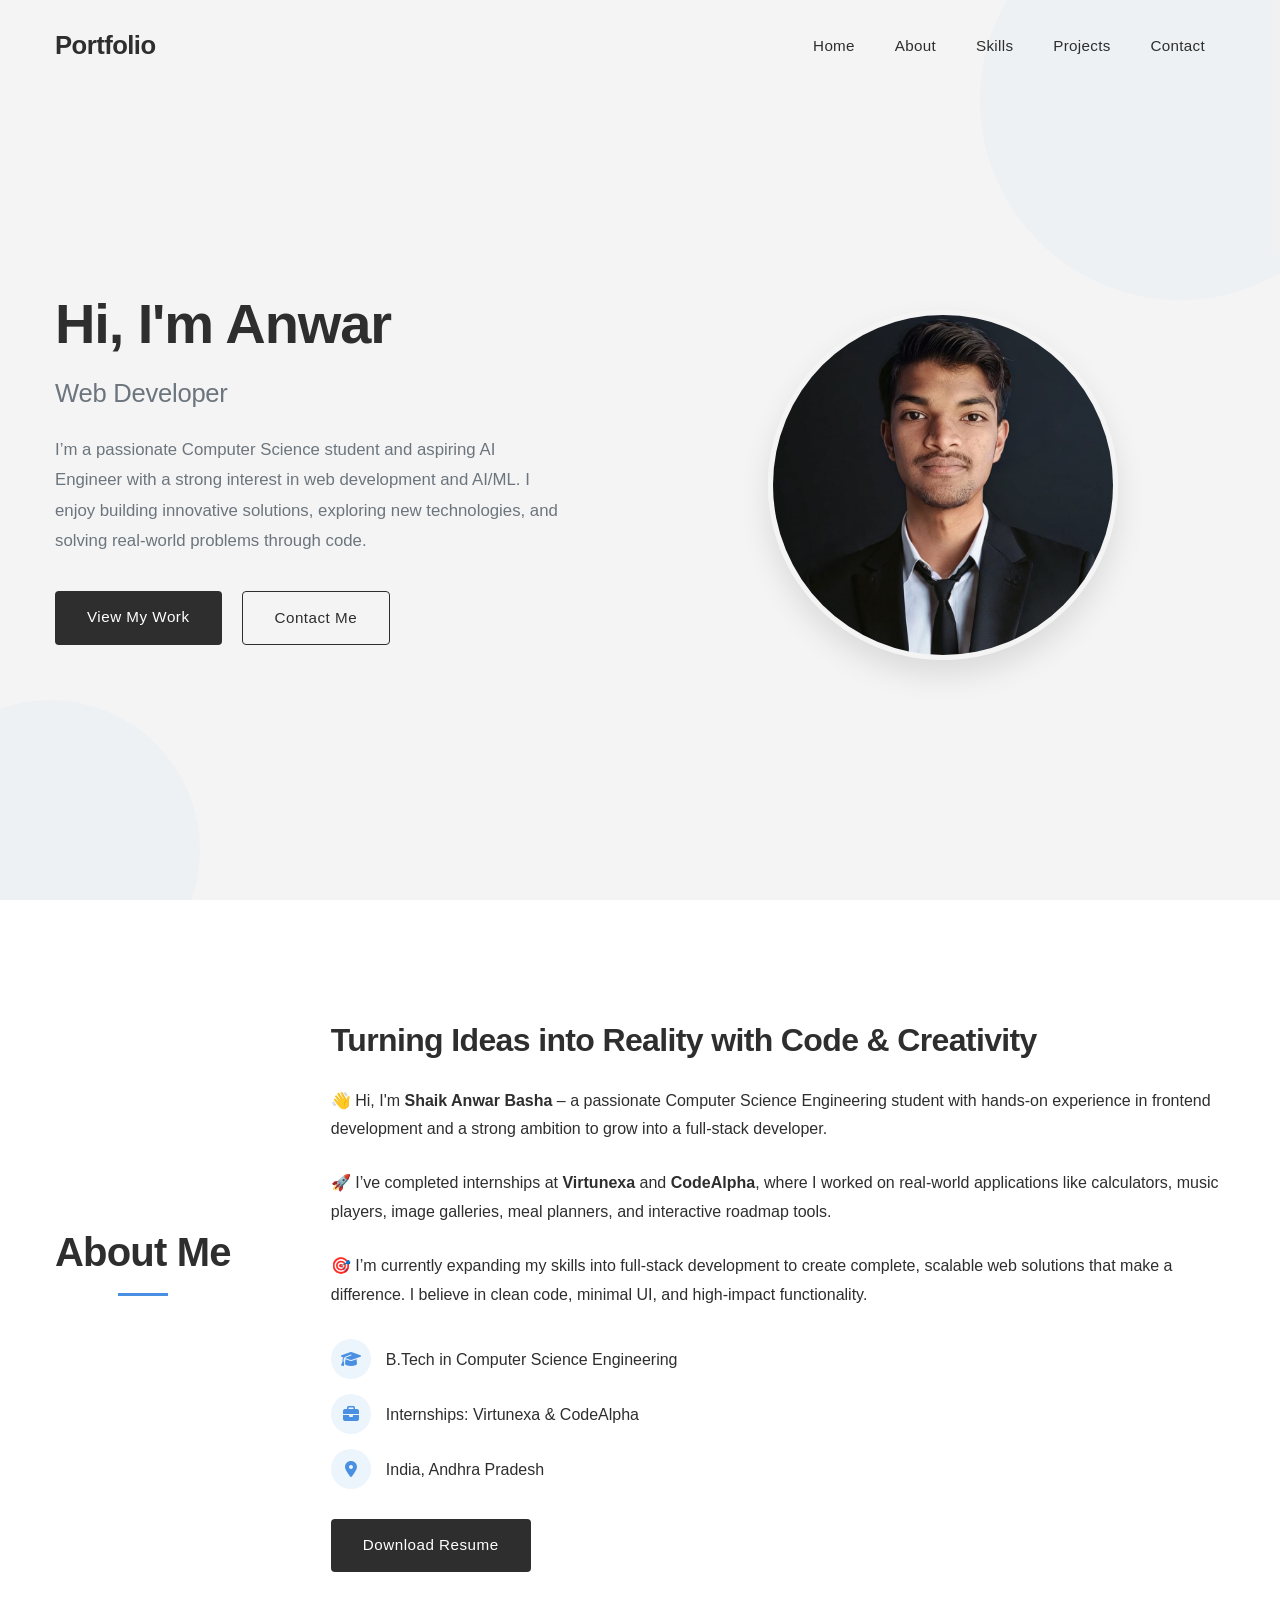
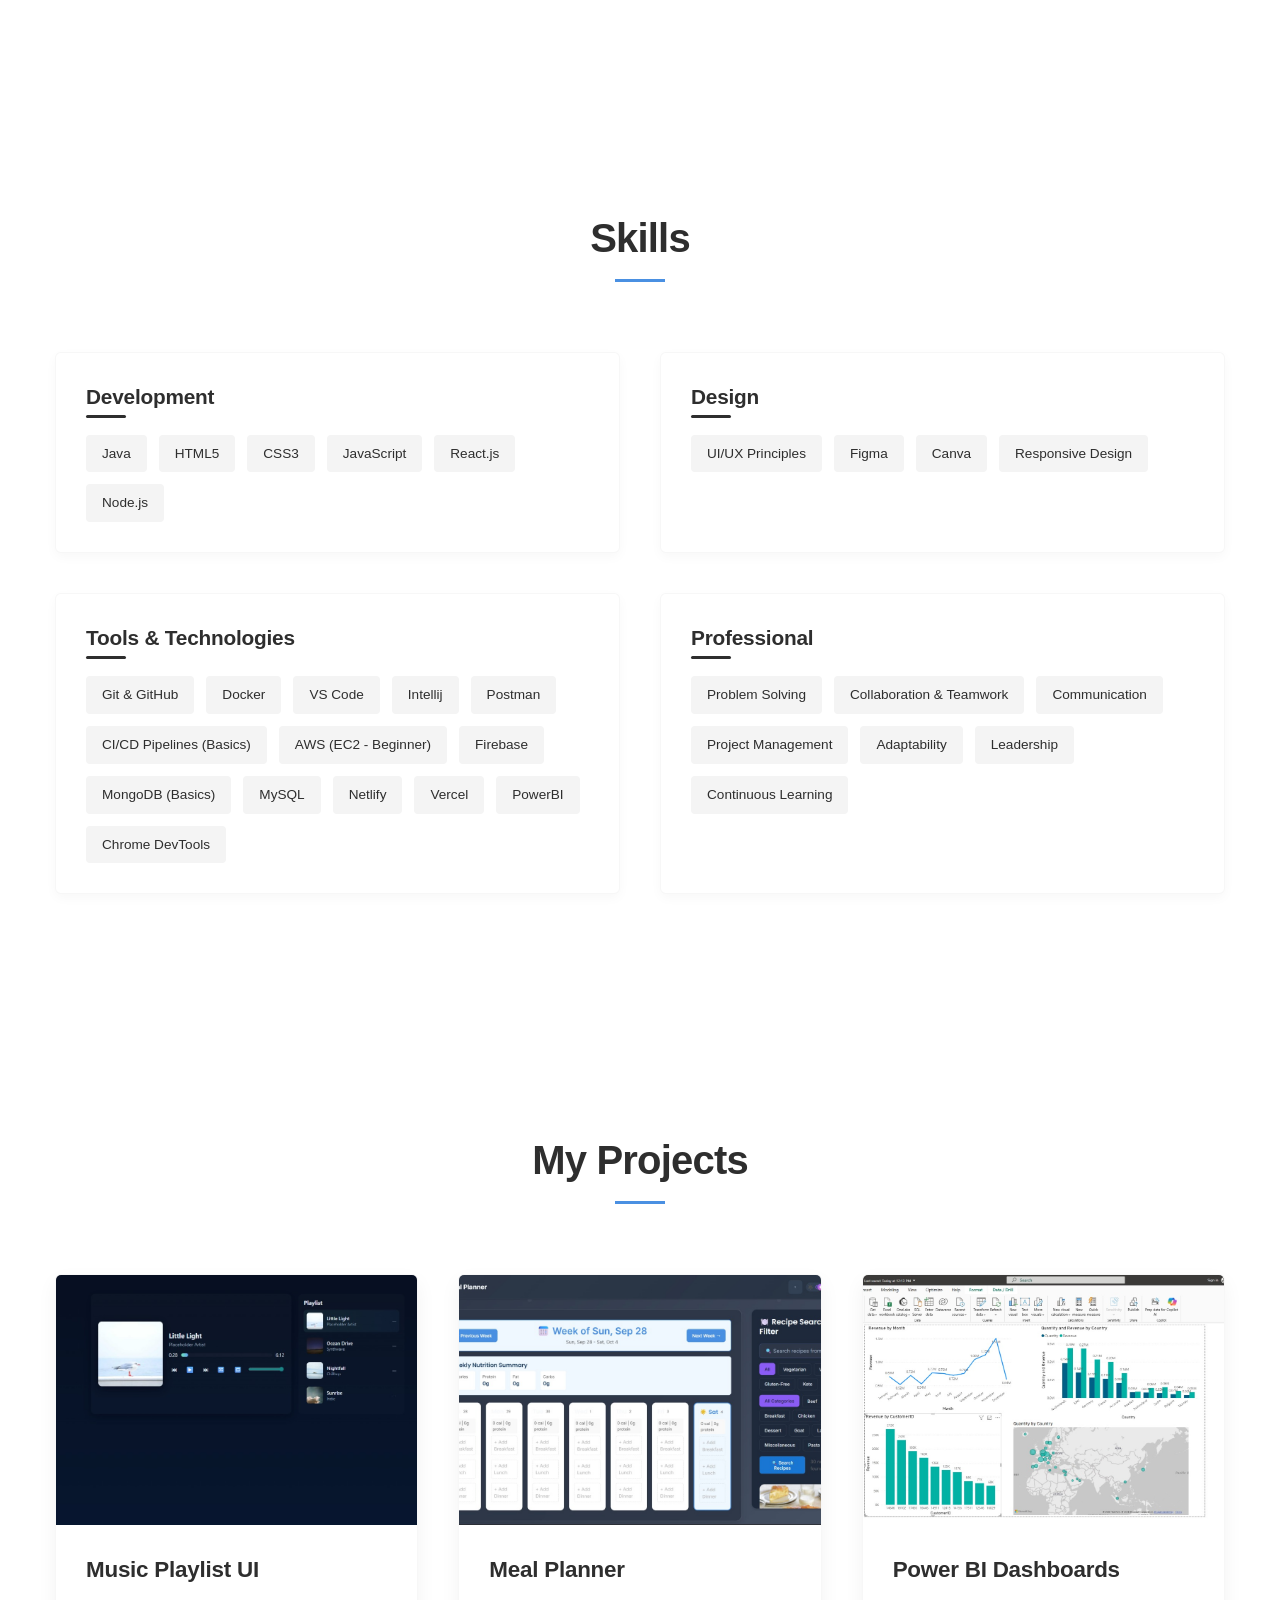
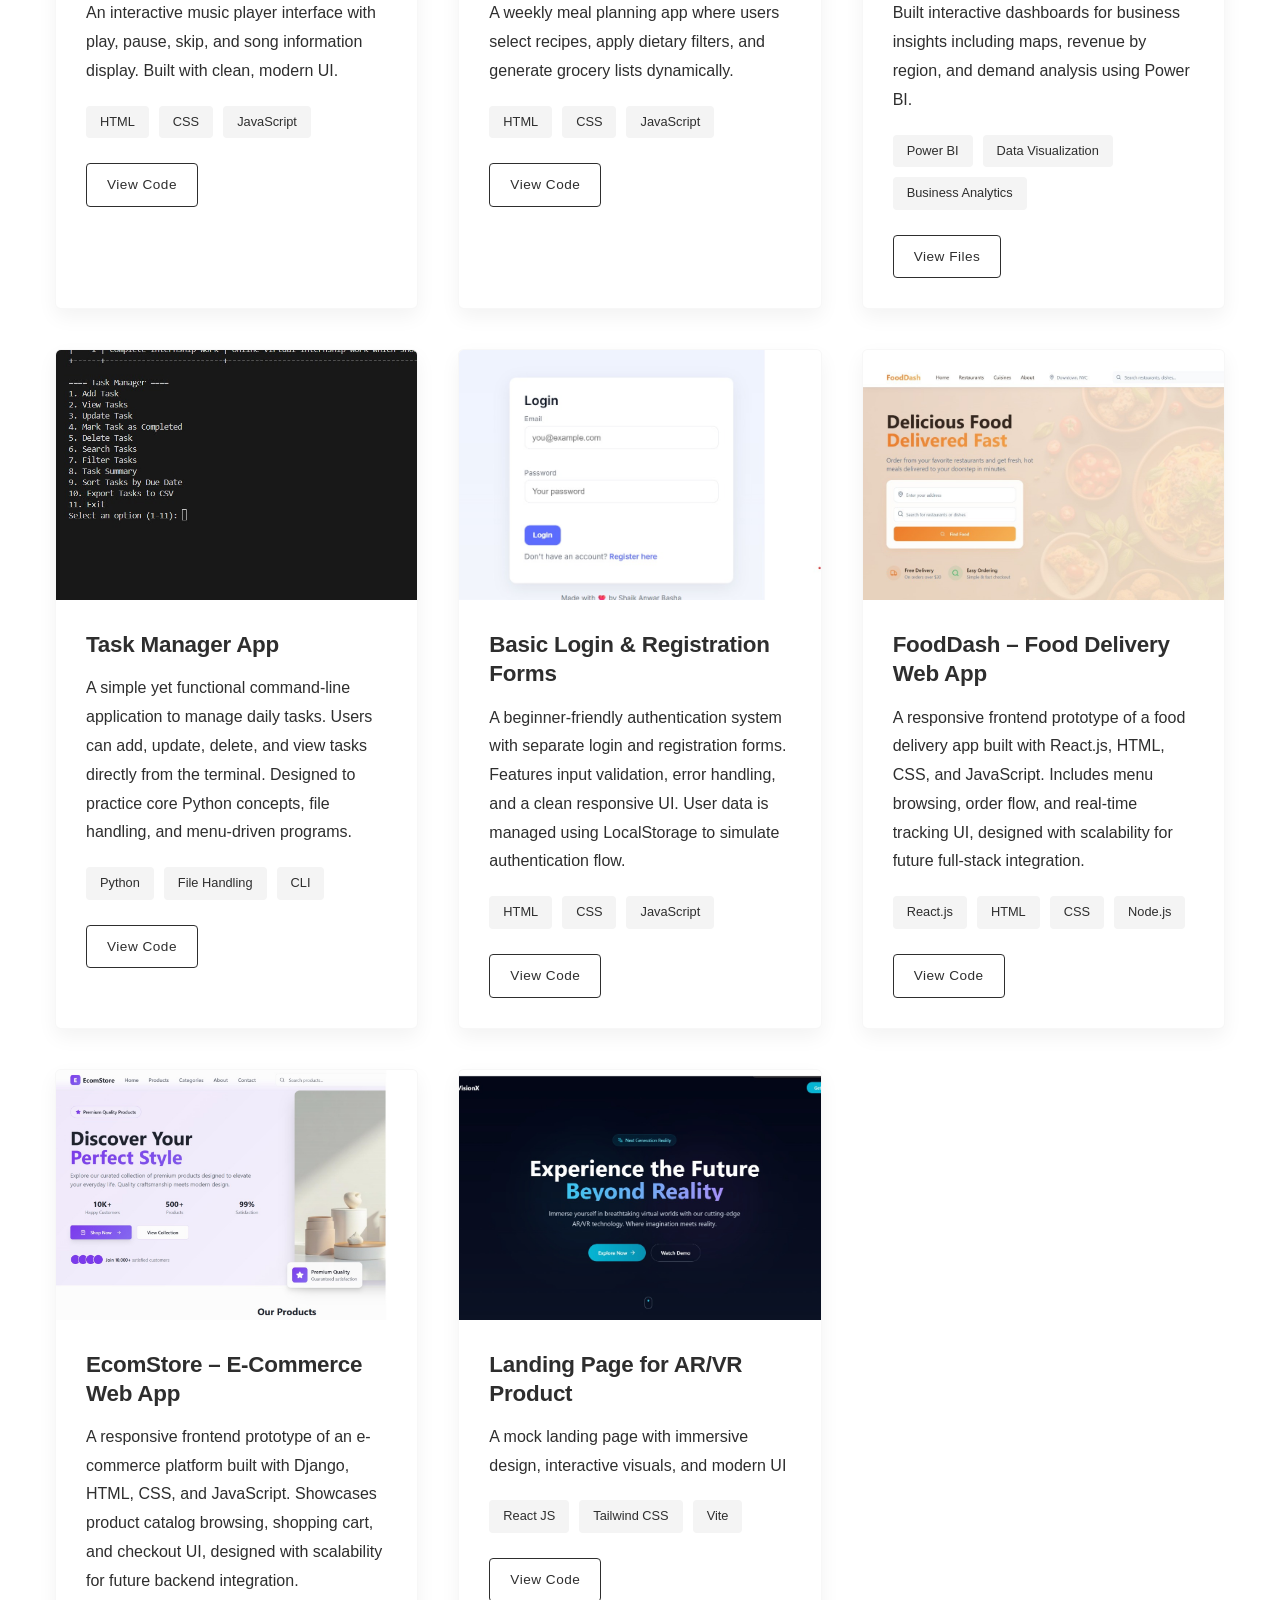
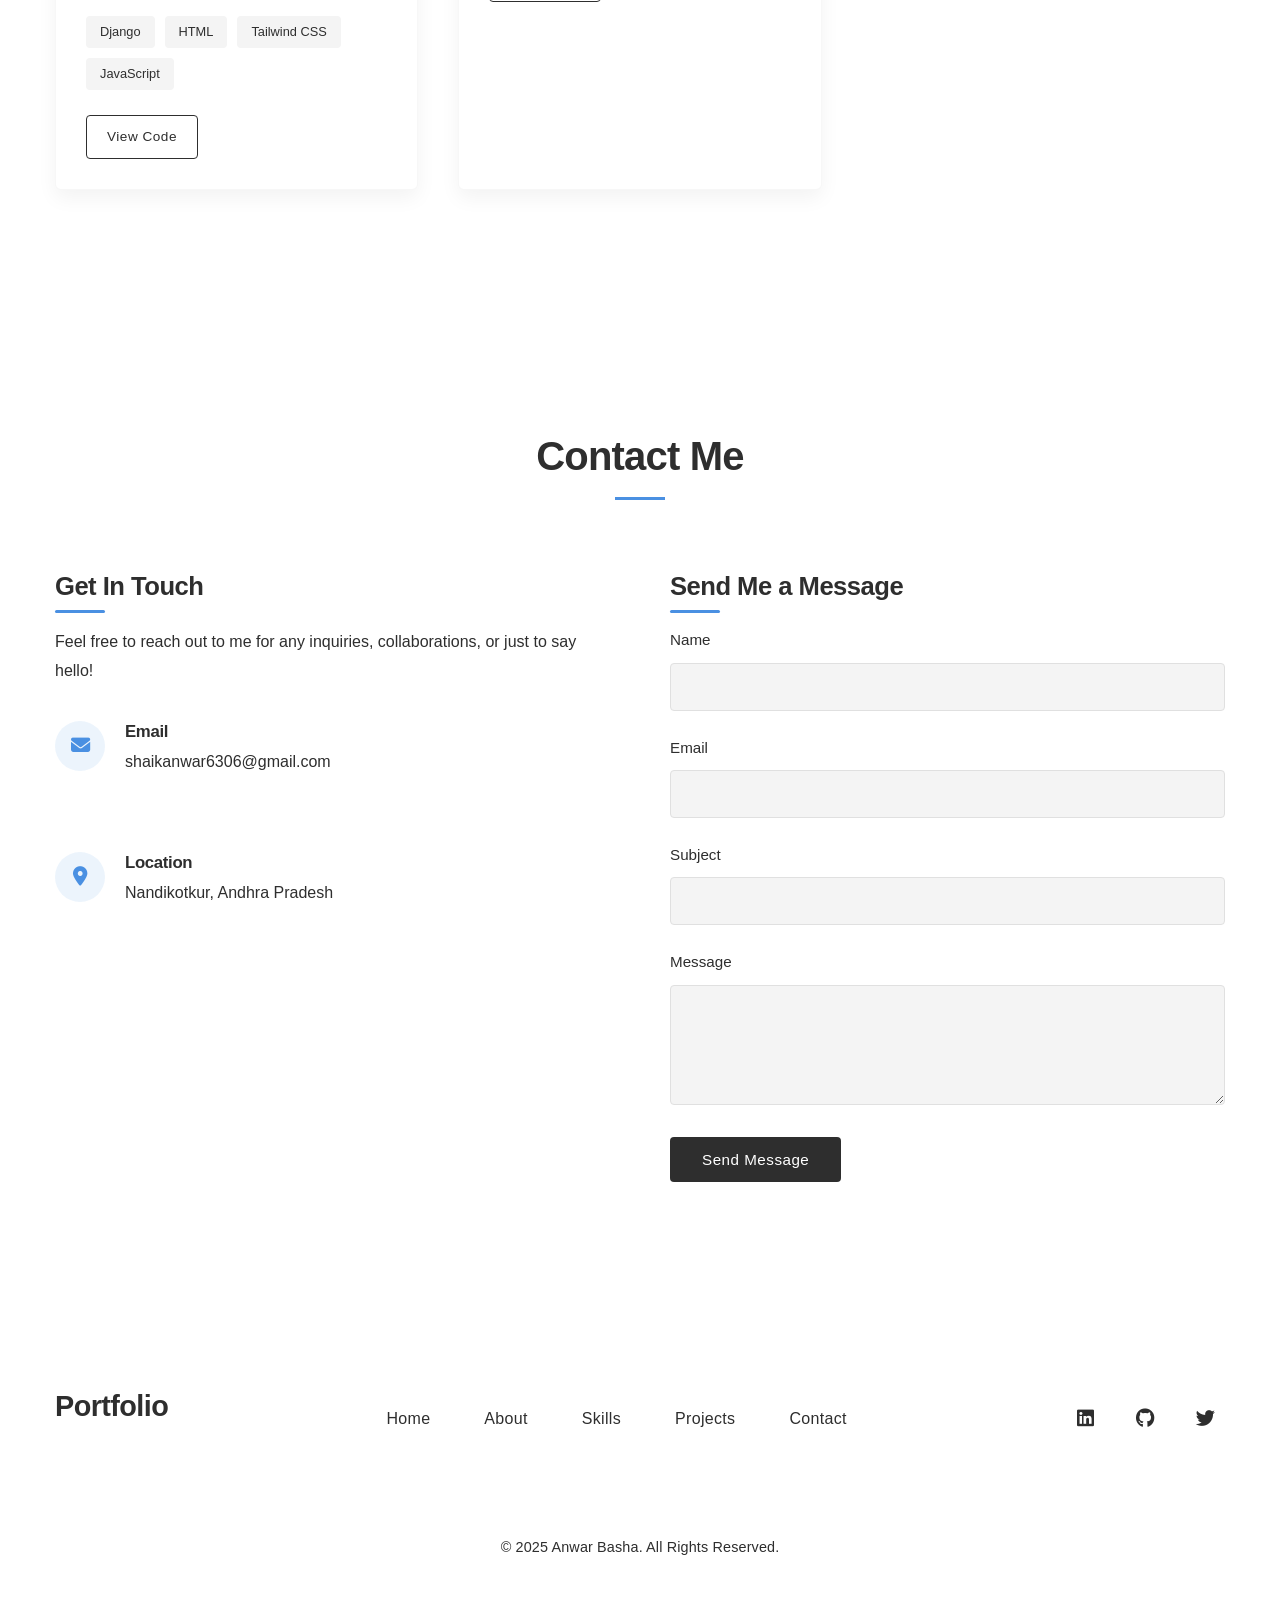
==== index.html @ 3bda1ebb "🚀 Finalized and polished personal portfolio — enhanced UI, responsive layout, integrated projects, a" ====
<!DOCTYPE html>
<html lang="en">
<head>
    <meta charset="UTF-8">
    <meta name="viewport" content="width=device-width, initial-scale=1.0">
    <title>Portfolio</title>
    <link rel="stylesheet" href="style.css">
    <link rel="stylesheet" href="https://cdnjs.cloudflare.com/ajax/libs/font-awesome/6.4.0/css/all.min.css">
    <link rel="icon" type="image/x-icon" href="https://via.placeholder.com/32">
</head>
<body>
    <!-- Navigation -->
    <nav id="navbar">
        <div class="container">
            <a href="#home" class="logo">Portfolio</a>
            <ul class="nav-links">
                <li><a href="#home">Home</a></li>
                <li><a href="#about">About</a></li>
                <li><a href="#skills">Skills</a></li>
                <li><a href="#projects">Projects</a></li>
                <li><a href="#contact">Contact</a></li>
            </ul>
            <div class="hamburger">
                <span class="bar"></span>
                <span class="bar"></span>
                <span class="bar"></span>
            </div>
        </div>
    </nav>

    <!-- Hero Section -->
    <section id="home" class="hero">
        <div class="container">
            <div class="hero-content">
                <h1>Hi, I'm <span class="highlight">Anwar</span></h1>
                <h2>Web Developer</h2>
                <p>I’m a passionate Computer Science student and aspiring AI Engineer with a strong interest in web development and AI/ML. I enjoy building innovative solutions, exploring new technologies, and solving real-world problems through code.
</p>
                <div class="hero-buttons">
                    <a href="#projects" class="btn primary-btn">View My Work</a>
                    <a href="#contact" class="btn secondary-btn">Contact Me</a>
                </div>
            </div>
            <div class="hero-image">
                <img src="assets/me.jpg" alt="Profile Photo">
            </div>
        </div>
    </section>

    <!-- About Section -->
    <section id="about" class="about section-padding">
        <div class="container">
            <div class="section-header">
                <h2>About Me</h2>
                <div class="underline"></div>
            </div>
            <div class="about-content">
                <div class="about-text">
                    <h3>Turning Ideas into Reality with Code & Creativity</h3>
                    <p>👋 Hi, I'm <strong>Shaik Anwar Basha</strong> – a passionate Computer Science Engineering student with hands-on experience in frontend development and a strong ambition to grow into a full-stack developer. </p>
                    <p> 🚀 I’ve completed internships at <strong>Virtunexa</strong> and <strong>CodeAlpha</strong>, where I worked on real-world applications like calculators, music players, image galleries, meal planners, and interactive roadmap tools.</p>
                    <p>🎯 I’m currently expanding my skills into full-stack development to create complete, scalable web solutions that make a difference. I believe in clean code, minimal UI, and high-impact functionality.</p>
                    <div class="about-details">
                        <div class="detail-item">
                            <i class="fas fa-graduation-cap"></i>
                            <span>B.Tech in Computer Science Engineering</span>
                        </div>
                        <div class="detail-item">
                            <i class="fas fa-briefcase"></i>
                            <span>Internships: Virtunexa & CodeAlpha</span>
                        </div>
                        <div class="detail-item">
                            <i class="fas fa-map-marker-alt"></i>
                            <span>India, Andhra Pradesh</span>
                        </div>
                    </div>
                    <a href="assets/Anwar_Resume (2).pdf" class="btn primary-btn" target="_blank">Download Resume</a>
                </div>
            </div>
        </div>
    </section>

    <!-- Skills Section -->
    <section id="skills" class="skills section-padding">
        <div class="container">
            <div class="section-header">
                <h2>Skills</h2>
                <div class="underline"></div>
            </div>
            <div class="skills-grid">
                <!-- Development -->
                <div class="skill-category">
                    <h3>Development</h3>
                    <div class="skill-tags">
                        <span>Java</span>
                        <span>HTML5</span>
                        <span>CSS3</span>
                        <span>JavaScript</span>
                        <span>React.js</span>
                        <span>Node.js</span>
                        
                    </div>
                </div>
                <!-- Design -->
                <div class="skill-category">
                    <h3>Design</h3>
                    <div class="skill-tags">
                        <span>UI/UX Principles</span>
                        <span>Figma</span>
                        <span>Canva</span>
                        <span>Responsive Design</span>
                    </div>
                </div>
                <!-- Tools & Technologies -->
                <div class="skill-category">
                    <h3>Tools & Technologies</h3>
                    <div class="skill-tags">
                    <span>Git & GitHub</span>
                    <span>Docker</span>
                    <span>VS Code</span>
                    <span>Intellij</span>
                    <span>Postman</span>
                    <span>CI/CD Pipelines (Basics)</span>
                    <span>AWS (EC2 - Beginner)</span>
                    <span>Firebase</span>
                    <span>MongoDB (Basics)</span>
                    <span>MySQL</span>
                    <span>Netlify</span>
                    <span>Vercel</span>
                    <span>PowerBI</span>
                    <span>Chrome DevTools</span>
                    </div>
                </div>
                <!-- Professional Skills -->
                <div class="skill-category">
                    <h3>Professional</h3>
                    <div class="skill-tags">
                    <span>Problem Solving</span>
                    <span>Collaboration & Teamwork</span>
                    <span>Communication</span>
                    <span>Project Management</span>
                    <span>Adaptability</span>
                    <span>Leadership</span>
                    <span>Continuous Learning</span>
                    </div>
                </div>
            </div>
        </div>
    </section>

    <!-- Projects Section -->
    <section id="projects" class="projects section-padding">
        <div class="container">
            <div class="section-header">
                <h2>My Projects</h2>
                <div class="underline"></div>
            </div>
            <div class="projects-grid">
                <!-- Project 1 -->
                <div class="project-card" >
                    <div class="project-img">
                        <img src="assets/MUSIC.jpg" alt="Music_Player_UI">
                    </div>
                    <div class="project-info">
                        <h3>Music Playlist UI</h3>
                        <p>An interactive music player interface with play, pause, skip, and song information display. Built with clean, modern UI.</p>
                        <div class="project-tags">
                            <span>HTML</span>
                            <span>CSS</span>
                            <span>JavaScript</span>
                        </div>
                        <div class="project-links">
                            <!-- <a href="${Project 1 Live URL}" target="_blank" class="btn small-btn">View Live</a> -->
                            <a href="https://github.com/Anwar102006/Music_Player_UI" target="_blank" class="btn small-btn secondary-btn">View Code</a>
                        </div>
                    </div>
                </div>
                <!-- Project 2 -->
                <div class="project-card">
                    <div class="project-img">
                        <img src="assets/Meal_Planner.jpg" alt="Meal_Planner">
                    </div>
                    <div class="project-info">
                        <H3>Meal Planner</h3>
                        <p>A weekly meal planning app where users select recipes, apply dietary filters, and generate grocery lists dynamically.</p>
                        <div class="project-tags">
                            <span>HTML</span>
                            <span>CSS</span>
                            <span>JavaScript</span>
                        </div>
                        <div class="project-links">
                            <!-- <a href="${Project 2 Live URL}" target="_blank" class="btn small-btn">View Live</a> -->
                            <a href="https://github.com/Anwar102006/Meal_Planner" target="_blank" class="btn small-btn secondary-btn">View Code</a>
                        </div>
                    </div>
                </div>
                <!--project 4-->
                 <div class="project-card">
                    <div class="project-img">
                        <img src="assets/POWERBI.jpg" alt="PowerBI_Dashboards">
                    </div>
                    <div class="project-info">
                        <h3>Power BI Dashboards</h3>
                        <p>Built interactive dashboards for business insights including maps, revenue by region, and demand analysis using Power BI.</p>
                        <div class="project-tags">
                        <span>Power BI</span>
                        <span>Data Visualization</span>
                        <span>Business Analytics    </span>
                        </div>
                        <div class="project-links">
                            <!-- <a href="${Project 3 Live URL}" target="_blank" class="btn small-btn">View Live</a> -->
                            <a href="https://github.com/Anwar102006/PowerBI_Dashboards" target="_blank" class="btn small-btn secondary-btn">View Files</a>
                        </div>
                    </div>
                </div>
                <!-- project 5 -->
                 <div class="project-card">
                    <div class="project-img">
                        <img src="assets/CLI_TASK_MANAGER.jpg" alt="CLI_BASED_TASK_MANAGER">
                    </div>
                    <div class="project-info">
                        <h3>Task Manager App</h3>
                        <p>A simple yet functional command-line application to manage daily tasks. Users can add, update, delete, and view tasks directly from the terminal. Designed to practice core Python concepts, file handling, and menu-driven programs.</p>
                        <div class="project-tags">
                        <span>Python</span>
                        <span>File Handling</span>
                        <span>CLI</span>
                        </div>
                        <div class="project-links">
                            <!-- <a href="${Project 5 Live URL}" target="_blank" class="btn small-btn">View Live</a> -->
                            <a href="https://github.com/Anwar102006/CLI_BASED_TASK_MANAGER" target="_blank" class="btn small-btn secondary-btn">View Code</a>
                        </div>
                    </div>
                </div>
                <!-- Project 6 -->
                 <div class="project-card">
                    <div class="project-img">
                        <img src="assets/LOGIN_REGISTRATION_FORM.jpg" alt="LOGIN_REGISTRATION_FORM">
                    </div>
                    <div class="project-info">
                        <h3>Basic Login & Registration Forms</h3>
                        <p>A beginner-friendly authentication system with separate login and registration forms. Features input validation, error handling, and a clean responsive UI. User data is managed using LocalStorage to simulate authentication flow.</p>
                        <div class="project-tags">
                        <span>HTML</span>
                        <span>CSS</span>
                        <span>JavaScript</span>
                        </div>
                        <div class="project-links">
                            <!-- <a href="${Project 6 Live URL}" target="_blank" class="btn small-btn">View Live</a> -->
                            <a href="https://github.com/Anwar102006/Login_Register_Form" target="_blank" class="btn small-btn secondary-btn">View Code</a>
                        </div>
                    </div>
                </div>
                <!-- project 7 -->
                <div class="project-card">
                    <div class="project-img">
                        <img src="assets/FoodDash.jpg" alt="Food_Dash">
                    </div>
                    <div class="project-info">
                        <h3>FoodDash – Food Delivery Web App</h3>
                        <p>A responsive frontend prototype of a food delivery app built with React.js, HTML, CSS, and JavaScript. Includes menu browsing, order flow, and real-time tracking UI, designed with scalability for future full-stack integration.</p>
                        <div class="project-tags">
                        <span>React.js</span>
                        <span>HTML</span>
                        <span>CSS</span>
                        <span>Node.js</span>
                        </div>
                        <div class="project-links">
                            <!-- <a href="${Project 7 Live URL}" target="_blank" class="btn small-btn">View Live</a> -->
                            <a href="https://github.com/Anwar102006/Food_Dash" target="_blank" class="btn small-btn secondary-btn">View Code</a>
                        </div>
                    </div>
                </div>
                <!-- project 10 -->
                  <div class="project-card">
                    <div class="project-img">
                        <img src="assets/EcomStore.jpg" alt="EcomStore">
                    </div>
                    <div class="project-info">
                        <h3>EcomStore – E-Commerce Web App</h3>
                        <p>A responsive frontend prototype of an e-commerce platform built with Django, HTML, CSS, and JavaScript. Showcases product catalog browsing, shopping cart, and checkout UI, designed with scalability for future backend integration.</p>
                        <div class="project-tags">
                        <span>Django</span>
                        <span>HTML</span>
                        <span>Tailwind CSS</span>
                        <span>JavaScript </span>
                        </div>
                        <div class="project-links">
                            <!-- <a href="${Project 9 Live URL}" target="_blank" class="btn small-btn">View Live</a> -->
                            <a href="https://github.com/Anwar102006/EcomStore" target="_blank" class="btn small-btn secondary-btn">View Code</a>
                        </div>
                    </div>
                </div>
                <!-- project 9 -->
                <div class="project-card">
                    <div class="project-img">
                        <img src="assets/AR_VR_LANDING_PAGE.jpg" alt="AR_VR_LANDING_PAGE">
                    </div>
                    <div class="project-info">
                        <h3>Landing Page for AR/VR Product</h3>
                        <p>A mock landing page with immersive design, interactive visuals, and modern UI</p>
                        <div class="project-tags">
                            <span>React JS</span>
                            <span>Tailwind CSS</span>
                            <span>Vite</span>
                        </div>
                        <div class="project-links">
                            <!-- <a href="${Project 10 Live URL}" target="_blank" class="btn small-btn">View Live</a> -->
                            <a href="https://github.com/Anwar102006/AR_VR_LANDING_PAGE" target="_blank" class="btn small-btn secondary-btn">View Code</a>
                        </div>
                    </div>
                </div>
            </div>
        </div>
    </section>

    <!-- Contact Section -->
    <section id="contact" class="contact section-padding">
        <div class="container">
            <div class="section-header">
                <h2>Contact Me</h2>
                <div class="underline"></div>
            </div>
            <div class="contact-content">
                <div class="contact-info">
                    <h3>Get In Touch</h3>
                    <p>Feel free to reach out to me for any inquiries, collaborations, or just to say hello!</p>
                    <div class="contact-details">
                        <div class="contact-item">
                            <i class="fas fa-envelope"></i>
                            <div>
                                <h4>Email</h4>
                                <p>shaikanwar6306@gmail.com</p>
                            </div>
                        </div>
                        <div class="contact-item">
                            <!-- <i class="fas fa-phone"></i> -->
                            <div>
                                <!-- <h4>Phone</h4>
                                <p>${Your Phone Number}</p> -->
                            </div>
                        </div>
                        <div class="contact-item">
                            <i class="fas fa-map-marker-alt"></i>
                            <div>
                                <h4>Location</h4>
                                <p>Nandikotkur, Andhra Pradesh</p>
                            </div>
                        </div>
                    </div>
                </div>
                <div class="contact-form">
                    <h3>Send Me a Message</h3>
                    <form action="https://formspree.io/f/mnndrnvp" method="POST" id="contact-form">
                        <div class="form-group">
                            <label for="name">Name</label>
                            <input type="text" id="name" name="name" required>
                        </div>
                        <div class="form-group">
                            <label for="email">Email</label>
                            <input type="email" id="email" name="email" required>
                        </div>
                        <div class="form-group">
                            <label for="subject">Subject</label>
                            <input type="text" id="subject" name="subject" required>
                        </div>
                        <div class="form-group">
                            <label for="message">Message</label>
                            <textarea id="message" name="message" rows="5" required></textarea>
                        </div>
                        <button type="submit" class="btn primary-btn">Send Message</button>
                    </form>
                </div>
            </div>
        </div>
    </section>

    <!-- Footer -->
    <footer>
        <div class="container">
            <div class="footer-content">
                <a href="#home" class="footer-logo">Portfolio</a>
                
                <div class="footer-links">
                    <a href="#home">Home</a>
                    <a href="#about">About</a>
                    <a href="#skills">Skills</a>
                    <a href="#projects">Projects</a>
                    <a href="#contact">Contact</a>
                </div>
                
                <div class="footer-social">
                    <a href="http://www.linkedin.com/in/anwarbashashaik" target="_blank" aria-label="LinkedIn"><i class="fab fa-linkedin"></i></a>
                    <a href="https://github.com/Anwar102006" target="_blank" aria-label="GitHub"><i class="fab fa-github"></i></a>
                    <a href="https://x.com/shaikanwar6306" target="_blank" aria-label="Twitter"><i class="fab fa-twitter"></i></a>
                   
                </div>
            </div>
            
            <div class="footer-bottom">
                <p>&copy; 2025 Anwar Basha. All Rights Reserved.</p>
            </div>
        </div>
    </footer>

    <script src="script.js"></script>
</body>
</html>
---- style.css ----
/* ===== GLOBAL STYLES ===== */
:root {
    /* Main Colors - Minimalist Modern Theme */
    --primary-color: #2E2E2E; /* Charcoal */
    --secondary-color: #FFFFFF; /* White */
    --accent-color: #4A90E2; /* Muted Blue */
    --background-color: #F4F4F4; /* Light Gray */
    --dark-background: #FFFFFF; /* White */
    --text-color: #2E2E2E; /* Charcoal */
    --light-text: #6c757d;
    --border-color: #E0E0E0;
    
    /* Typography */
    --heading-font: 'Poppins', sans-serif;
    --body-font: 'Inter', sans-serif;
    
    /* Spacing */
    --section-padding: 100px 0;
    --container-padding: 0 15px;
}

/* Import Google Fonts */
@import url('https://fonts.googleapis.com/css2?family=Inter:wght@300;400;500;600;700&family=Poppins:wght@400;500;600;700;800&display=swap');

/* Reset & Base Styles */
* {
    margin: 0;
    padding: 0;
    box-sizing: border-box;
}

html {
    scroll-behavior: smooth;
}

body {
    font-family: var(--body-font);
    color: var(--text-color);
    line-height: 1.6;
    overflow-x: hidden;
    background-color: var(--background-color);
}

a {
    text-decoration: none;
    color: var(--primary-color);
    transition: all 0.3s ease;
}

ul {
    list-style: none;
}

img {
    max-width: 100%;
    height: auto;
    display: block;
}

.container {
    max-width: 1200px;
    margin: 0 auto;
    padding: var(--container-padding);
    width: 100%;
}

.section-padding {
    padding: var(--section-padding);
}

/* Typography - Modern & Minimalist */
h1, h2, h3, h4, h5, h6 {
    font-family: var(--heading-font);
    font-weight: 600;
    line-height: 1.3;
    margin-bottom: 20px;
    letter-spacing: -0.02em;
}

h1 {
    font-size: 3.5rem;
}

h2 {
    font-size: 2.5rem;
}

h3 {
    font-size: 1.75rem;
}

p {
    margin-bottom: 20px;
    font-weight: 400;
    line-height: 1.8;
}

/* Buttons - Minimalist Modern */
.btn {
    display: inline-block;
    padding: 14px 32px;
    border-radius: 4px;
    font-weight: 500;
    text-align: center;
    cursor: pointer;
    transition: all 0.3s ease;
    border: none;
    font-size: 0.95rem;
    letter-spacing: 0.5px;
}

.primary-btn {
    background-color: var(--primary-color);
    color: var(--secondary-color);
}

.primary-btn:hover {
    background-color: #222222;
    transform: translateY(-2px);
    box-shadow: 0 6px 12px rgba(0, 0, 0, 0.1);
}

.secondary-btn {
    background-color: transparent;
    color: var(--primary-color);
    border: 1px solid var(--primary-color);
}

.secondary-btn:hover {
    background-color: var(--primary-color);
    color: var(--secondary-color);
    transform: translateY(-2px);
    box-shadow: 0 6px 12px rgba(0, 0, 0, 0.1);
}

.small-btn {
    padding: 10px 20px;
    font-size: 0.85rem;
}

/* Section Headers - Minimalist */
.section-header {
    text-align: center;
    margin-bottom: 70px;
}

.section-header h2 {
    position: relative;
    display: inline-block;
    margin-bottom: 15px;
    font-weight: 600;
    letter-spacing: -0.02em;
}

.underline {
    height: 3px;
    width: 50px;
    background-color: var(--accent-color);
    margin: 0 auto;
    border-radius: 0;
}

/* Highlight Text */
.highlight {
    color: var(--primary-color);
}

/* ===== NAVIGATION ===== */
#navbar {
    position: fixed;
    top: 0;
    left: 0;
    width: 100%;
    z-index: 1000;
    background-color: transparent;
    padding: 25px 0;
    transition: all 0.4s ease;
}

#navbar.scrolled {
    background-color: var(--secondary-color);
    box-shadow: 0 2px 10px rgba(0, 0, 0, 0.05);
    padding: 18px 0;
}

#navbar .container {
    display: flex;
    justify-content: space-between;
    align-items: center;
}

.logo {
    font-family: var(--heading-font);
    font-size: 1.6rem;
    font-weight: 600;
    color: var(--primary-color);
    letter-spacing: -0.02em;
}

.nav-links {
    display: flex;
    align-items: center;
}

.nav-links li {
    margin: 0 20px;
}

.nav-links a {
    color: var(--text-color);
    font-weight: 500;
    position: relative;
    padding: 5px 0;
    font-size: 0.95rem;
    letter-spacing: 0.3px;
}

.nav-links a:hover {
    color: var(--accent-color);
}

.nav-links a::after {
    content: '';
    position: absolute;
    bottom: -2px;
    left: 0;
    width: 0;
    height: 1px;
    background-color: var(--accent-color);
    transition: width 0.3s ease;
}

.nav-links a:hover::after {
    width: 100%;
}

.hamburger {
    display: none;
    cursor: pointer;
}

.bar {
    display: block;
    width: 25px;
    height: 3px;
    margin: 5px auto;
    transition: all 0.3s ease;
    background-color: var(--text-color);
}

/* ===== HERO SECTION ===== */
.hero {
    height: 100vh;
    display: flex;
    align-items: center;
    padding-top: 70px;
    background-color: var(--background-color);
    position: relative;
    overflow: hidden;
}

.hero::before {
    content: '';
    position: absolute;
    top: -100px;
    right: -100px;
    width: 400px;
    height: 400px;
    border-radius: 50%;
    background-color: rgba(74, 144, 226, 0.03);
    z-index: 0;
}

.hero::after {
    content: '';
    position: absolute;
    bottom: -100px;
    left: -100px;
    width: 300px;
    height: 300px;
    border-radius: 50%;
    background-color: rgba(74, 144, 226, 0.03);
    z-index: 0;
}

.hero .container {
    display: flex;
    align-items: center;
    justify-content: space-between;
    position: relative;
    z-index: 1;
}

.hero-content {
    flex: 1;
    padding-right: 40px;
}

.hero-content h1 {
    margin-bottom: 20px;
    font-size: 3.5rem;
    line-height: 1.2;
}

.hero-content h2 {
    color: var(--light-text);
    font-size: 1.6rem;
    font-weight: 500;
    margin-bottom: 25px;
    letter-spacing: -0.01em;
}

.hero-content p {
    font-size: 1.05rem;
    margin-bottom: 35px;
    color: var(--light-text);
    max-width: 90%;
    line-height: 1.8;
}

.hero-buttons {
    display: flex;
    gap: 20px;
    margin-bottom: 35px;
}

.hero-image {
    flex: 1;
    display: flex;
    justify-content: center;
    align-items: center;
}

.hero-image img {
    width: 350px;
    height: 350px;
    object-fit: cover;
    object-position: center;
    border-radius: 50%;
    box-shadow: 0 15px 30px rgba(0, 0, 0, 0.1);
    border: 5px solid var(--background-color);
    animation: float 6s ease-in-out infinite;
}

@keyframes float {
    0% {
        transform: translateY(0px);
    }
    50% {
        transform: translateY(-15px);
    }
    100% {
        transform: translateY(0px);
    }
}

.social-icons {
    display: flex;
    gap: 15px;
}

.social-icons a {
    display: flex;
    align-items: center;
    justify-content: center;
    width: 40px;
    height: 40px;
    border-radius: 50%;
    background-color: var(--dark-background);
    color: var(--primary-color);
    transition: all 0.3s ease;
}

.social-icons a:hover {
    background-color: var(--primary-color);
    color: white;
    transform: translateY(-5px);
}

/* ===== ABOUT SECTION ===== */
.about {
    padding: 120px 0;
    background-color: var(--dark-background);
}

.about .container {
    display: flex;
    align-items: center;
    justify-content: space-between;
    gap: 60px;
}

.about-image {
    flex: 1;
    text-align: center;
}

.about-image img {
    max-width: 85%;
    border-radius: 8px;
    box-shadow: 0 15px 30px rgba(0, 0, 0, 0.08);
}

.about-content {
    flex: 1;
    padding-left: 40px;
}

.about-content h3 {
    margin-bottom: 25px;
    font-size: 2rem;
    font-weight: 600;
    letter-spacing: -0.02em;
    color: var(--primary-color);
}

.about-content p {
    margin-bottom: 25px;
    line-height: 1.8;
}

.about-details {
    margin: 30px 0;
}

.detail-item {
    display: flex;
    align-items: center;
    margin-bottom: 15px;
}

.detail-item i {
    width: 40px;
    height: 40px;
    background-color: rgba(74, 144, 226, 0.1);
    color: var(--accent-color);
    border-radius: 50%;
    display: flex;
    align-items: center;
    justify-content: center;
    margin-right: 15px;
}

/* ===== SKILLS SECTION ===== */
.skills {
    padding: 120px 0;
    background-color: var(--dark-background);
}

.skills-content {
    display: flex;
    flex-wrap: wrap;
    gap: 40px;
}

.skills-grid {
    display: grid;
    grid-template-columns: repeat(2, 1fr);
    gap: 40px;
    width: 100%;
}

.skill-category {
    background-color: var(--secondary-color);
    border-radius: 6px;
    padding: 30px;
    box-shadow: 0 4px 12px rgba(0, 0, 0, 0.03);
    transition: transform 0.3s ease, box-shadow 0.3s ease;
    border: 1px solid rgba(0, 0, 0, 0.03);
}

.skill-category:hover {
    transform: translateY(-5px);
    box-shadow: 0 8px 20px rgba(0, 0, 0, 0.05);
}

.skill-category h3 {
    margin-bottom: 25px;
    position: relative;
    display: inline-block;
    color: var(--primary-color);
    font-size: 1.3rem;
    font-weight: 600;
    letter-spacing: -0.01em;
}

.skill-category h3::after {
    content: '';
    position: absolute;
    bottom: -8px;
    left: 0;
    width: 40px;
    height: 3px;
    background-color: var(--primary-color);
    border-radius: 2px;
}

.skill-tags {
    display: flex;
    flex-wrap: wrap;
    gap: 12px;
}

.skill-tags span {
    padding: 8px 16px;
    background-color: var(--background-color);
    color: var(--primary-color);
    border-radius: 4px;
    font-size: 0.85rem;
    font-weight: 500;
    transition: all 0.3s ease;
}

.skill-tags span:hover {
    background-color: var(--accent-color);
    color: white;
    transform: translateY(-3px);
}

/* ===== PROJECTS SECTION ===== */
.projects {
    padding: 120px 0;
    background-color: var(--dark-background);
}

.projects-filter {
    display: flex;
    justify-content: center;
    flex-wrap: wrap;
    margin-bottom: 50px;
    gap: 10px;
}

.filter-btn {
    padding: 10px 22px;
    background-color: transparent;
    border: 1px solid var(--border-color);
    border-radius: 4px;
    cursor: pointer;
    font-weight: 500;
    font-size: 0.9rem;
    transition: all 0.3s ease;
}

.filter-btn:hover, .filter-btn.active {
    background-color: var(--accent-color);
    color: white;
    border-color: var(--accent-color);
}

.projects-grid {
    display: grid;
    grid-template-columns: repeat(auto-fill, minmax(350px, 1fr));
    gap: 40px;
}

.project-card {
    background-color: var(--secondary-color);
    border-radius: 6px;
    overflow: hidden;
    box-shadow: 0 8px 20px rgba(0, 0, 0, 0.05);
    transition: all 0.3s ease;
    border: 1px solid rgba(0, 0, 0, 0.03);
}

.project-card:hover {
    transform: translateY(-8px);
    box-shadow: 0 12px 30px rgba(0, 0, 0, 0.08);
}

.project-img {
    overflow: hidden;
    height: 250px;
}

.project-img img {
    width: 100%;
    height: 100%;
    object-fit: cover;
    transition: transform 0.5s ease;
}

.project-card:hover .project-img img {
    transform: scale(1.05);
}

.project-info {
    padding: 30px;
}

.project-info h3 {
    margin-bottom: 15px;
    font-size: 1.4rem;
    font-weight: 600;
    letter-spacing: -0.01em;
}

.project-tags {
    display: flex;
    flex-wrap: wrap;
    gap: 10px;
    margin: 20px 0;
}

.project-tags span {
    padding: 6px 14px;
    background-color: var(--background-color);
    color: var(--primary-color);
    border-radius: 4px;
    font-size: 0.8rem;
    font-weight: 500;
}

.project-links {
    display: flex;
    gap: 20px;
    margin-top: 25px;
}

/* ===== CONTACT SECTION ===== */
.contact {
    padding: 120px 0;
    background-color: var(--dark-background);
}

.contact-content {
    display: flex;
    gap: 60px;
}

.contact-info, .contact-form {
    flex: 1;
}

.contact-info h3, .contact-form h3 {
    margin-bottom: 25px;
    position: relative;
    display: inline-block;
    font-size: 1.6rem;
    font-weight: 600;
    letter-spacing: -0.02em;
}

.contact-info h3::after, .contact-form h3::after {
    content: '';
    position: absolute;
    bottom: -10px;
    left: 0;
    width: 50px;
    height: 3px;
    background-color: var(--accent-color);
    border-radius: 2px;
}

.contact-info p {
    margin-bottom: 35px;
    line-height: 1.8;
}

.contact-details {
    margin-bottom: 40px;
}

.contact-item {
    display: flex;
    margin-bottom: 20px;
}

.contact-item i {
    width: 50px;
    height: 50px;
    background-color: rgba(74, 144, 226, 0.1);
    color: var(--accent-color);
    border-radius: 50%;
    display: flex;
    align-items: center;
    justify-content: center;
    margin-right: 20px;
    font-size: 1.2rem;
}

.contact-item h4 {
    margin-bottom: 5px;
    font-size: 1.05rem;
    font-weight: 600;
}

.form-group {
    margin-bottom: 25px;
}

label {
    display: block;
    margin-bottom: 10px;
    font-weight: 500;
    font-size: 0.95rem;
}

input, textarea {
    width: 100%;
    padding: 14px 16px;
    border: 1px solid var(--border-color);
    border-radius: 4px;
    font-family: var(--body-font);
    font-size: 1rem;
    transition: all 0.3s ease;
    background-color: var(--background-color);
}

input:focus, textarea:focus {
    outline: none;
    border-color: var(--accent-color);
    box-shadow: 0 0 0 3px rgba(74, 144, 226, 0.1);
}

/* ===== FOOTER ===== */
footer {
    background-color: var(--dark-background);
    padding: 80px 0 40px;
    border-top: 1px solid rgba(255, 255, 255, 0.05);
}

.footer-content {
    display: flex;
    justify-content: space-between;
    margin-bottom: 50px;
    gap: 60px;
}

.footer-logo {
    font-family: var(--heading-font);
    font-size: 1.8rem;
    font-weight: 600;
    color: var(--primary-color);
    margin-bottom: 25px;
    display: inline-block;
    letter-spacing: -0.02em;
    transition: color 0.3s ease;
}

.footer-logo:hover {
    color: var(--accent-color);
}

.footer-about {
    flex: 2;
    padding-right: 60px;
}

.footer-about p {
    margin-bottom: 25px;
    line-height: 1.8;
    font-size: 0.95rem;
}

.footer-links {
    flex: 1;
    display: flex;
    flex-direction: row;
    gap: 30px;
    justify-content: center;
    align-items: center;
}

.footer-links a {
    color: var(--text-color);
    transition: all 0.3s ease;
    font-size: 1rem;
    font-weight: 500;
    letter-spacing: 0.02em;
    padding: 8px 12px;
    border-radius: 4px;
    position: relative;
}

.footer-links a:hover {
    color: var(--accent-color);
    transform: translateY(-2px);
}

.footer-links a::after {
    content: '';
    position: absolute;
    bottom: 0;
    left: 50%;
    width: 0;
    height: 2px;
    background-color: var(--accent-color);
    transition: all 0.3s ease;
    transform: translateX(-50%);
}

.footer-links a:hover::after {
    width: 80%;
}

.footer-social {
    display: flex;
    gap: 20px;
    justify-content: center;
    align-items: center;
}

.footer-social a {
    display: flex;
    align-items: center;
    justify-content: center;
    width: 40px;
    height: 40px;
    border-radius: 50%;
    background-color: rgba(255, 255, 255, 0.05);
    color: var(--text-color);
    font-size: 1.2rem;
    transition: all 0.3s ease;
}

.footer-social a:hover {
    background-color: var(--accent-color);
    color: white;
    transform: translateY(-3px);
    box-shadow: 0 5px 15px rgba(74, 144, 226, 0.3);
}

.footer-bottom {
    text-align: center;
    padding-top: 30px;
    margin-top: 20px;
    border-top: 1px solid rgba(255, 255, 255, 0.05);
}

.footer-bottom p {
    color: var(--text-color);
    font-size: 0.9rem;
    letter-spacing: 0.01em;
}

/* ===== ANIMATIONS ===== */
.fade-in {
    opacity: 0;
    transform: translateY(20px);
    transition: opacity 0.6s ease, transform 0.6s ease;
}

.fade-in.appear {
    opacity: 1;
    transform: translateY(0);
}

/* ===== RESPONSIVE STYLES ===== */
@media (max-width: 991px) {
    .container {
        padding: 0 30px;
    }

    .hero .container, .about .container {
        flex-direction: column;
        gap: 50px;
    }

    .hero-content, .about-content {
        text-align: center;
        padding: 0;
        margin-bottom: 30px;
    }

    .hero-content p {
        margin-left: auto;
        margin-right: auto;
    }

    .hero-buttons {
        justify-content: center;
    }

    .about-info {
        justify-content: center;
    }

    .skills-grid {
        grid-template-columns: 1fr;
    }

    .contact-content {
        flex-direction: column;
        gap: 50px;
    }

    .contact-info, .contact-form {
        width: 100%;
    }

    .footer-content {
    flex-direction: column;
    text-align: center;
    gap: 40px;
}

.footer-about {
    padding-right: 0;
    margin-bottom: 20px;
}

.footer-about p {
    margin-left: auto;
    margin-right: auto;
    max-width: 600px;
    }

    .footer-links {
        margin-bottom: 20px;
    }

    .footer-links ul {
        display: flex;
        flex-wrap: wrap;
        justify-content: center;
        gap: 20px;
    }

    .footer-links ul li {
        margin-bottom: 0;
    }
}

@media (max-width: 767px) {
    .section-padding {
        padding: 70px 0;
    }
    
    .hamburger {
        display: block;
    }
    
    .hamburger.active .bar:nth-child(2) {
        opacity: 0;
    }
    
    .hamburger.active .bar:nth-child(1) {
        transform: translateY(8px) rotate(45deg);
    }
    
    .hamburger.active .bar:nth-child(3) {
        transform: translateY(-8px) rotate(-45deg);
    }
    
    .nav-links {
        position: fixed;
        left: -100%;
        top: 70px;
        gap: 0;
        flex-direction: column;
        background-color: var(--secondary-color);
        width: 100%;
        text-align: center;
        transition: 0.3s;
        box-shadow: 0 10px 20px rgba(0, 0, 0, 0.1);
        padding: 20px 0;
    }
    
    .nav-links.active {
        left: 0;
    }
    
    .nav-links li {
        margin: 15px 0;
    }
    
    .hero .container {
        flex-direction: column-reverse;
        text-align: center;
    }
    
    .hero-content {
        padding-right: 0;
        margin-top: 40px;
    }
    
    .hero-buttons {
        justify-content: center;
    }
    
    .social-icons {
        justify-content: center;
    }
    
    .about-content {
        flex-direction: column;
        text-align: center;
        padding-left: 0;
    }
    
    .about-details {
        justify-content: center;
    }
    
    .skills-grid {
        grid-template-columns: 1fr;
        gap: 20px;
    }
    
    .skill-tags span {
        padding: 6px 12px;
        font-size: 0.85rem;
    }
    
    .project-filters {
        flex-direction: column;
        align-items: center;
    }
    
    .filter-btn {
        margin-bottom: 10px;
        width: 100%;
        max-width: 300px;
    }
    
    .footer-content {
        flex-direction: column;
        gap: 20px;
        text-align: center;
    }
}

@media screen and (max-width: 576px) {
    h1 {
        font-size: 2.5rem;
    }
    
    h2 {
        font-size: 2rem;
    }
    
    .hero-content h1 {
        font-size: 2.5rem;
    }
    
    .hero-content h2 {
        font-size: 1.4rem;
    }
    
    .hero-buttons {
        flex-direction: column;
        width: 100%;
    }
    
    .hero-buttons .btn {
        width: 100%;
        margin-bottom: 10px;
    }
    
    .projects-grid {
        grid-template-columns: 1fr;
    }
    
    .footer-links {
    flex-direction: row;
    flex-wrap: wrap;
    justify-content: center;
    gap: 20px;
}

.footer-social {
    gap: 15px;
}
}

@media (max-width: 480px) {
    .container {
        padding: 0 20px;
    }

    h1 {
        font-size: 2rem;
    }
    
    h2 {
        font-size: 1.5rem;
    }

    .hero-content h1 {
        font-size: 2rem;
    }

    .hero-content h2 {
        font-size: 1.2rem;
    }
    
    .hero-image img {
        width: 250px;
        height: 250px;
    }

    .hero-buttons {
        flex-direction: column;
        gap: 15px;
        width: 100%;
    }

    .hero-buttons .btn {
        width: 100%;
    }

    .section-header h2 {
        font-size: 1.5rem;
    }

    .project-filters {
        gap: 12px;
    }

    .skill-tags {
        gap: 8px;
    }

    .skill-tags span {
        padding: 6px 12px;
        font-size: 0.8rem;
    }

    .contact-icon {
        width: 40px;
        height: 40px;
        font-size: 1rem;
    }
    
    .hero-image img {
        width: 200px;
        height: 200px;
    }
    
    .btn {
        padding: 10px 20px;
    }
}

/* ===== THANK YOU PAGE ===== */
.thank-you {
    height: 100vh;
    display: flex;
    align-items: center;
    justify-content: center;
    text-align: center;
    background-color: var(--background-color);
}

.thank-you-content {
    max-width: 600px;
    padding: 50px;
    background-color: white;
    border-radius: 10px;
    box-shadow: 0 10px 30px rgba(0, 0, 0, 0.1);
}

.thank-you-content i {
    font-size: 5rem;
    color: #4BB543;
    margin-bottom: 20px;
}

.thank-you-content h1 {
    margin-bottom: 20px;
}

.thank-you-content p {
    margin-bottom: 30px;
    font-size: 1.1rem;
}
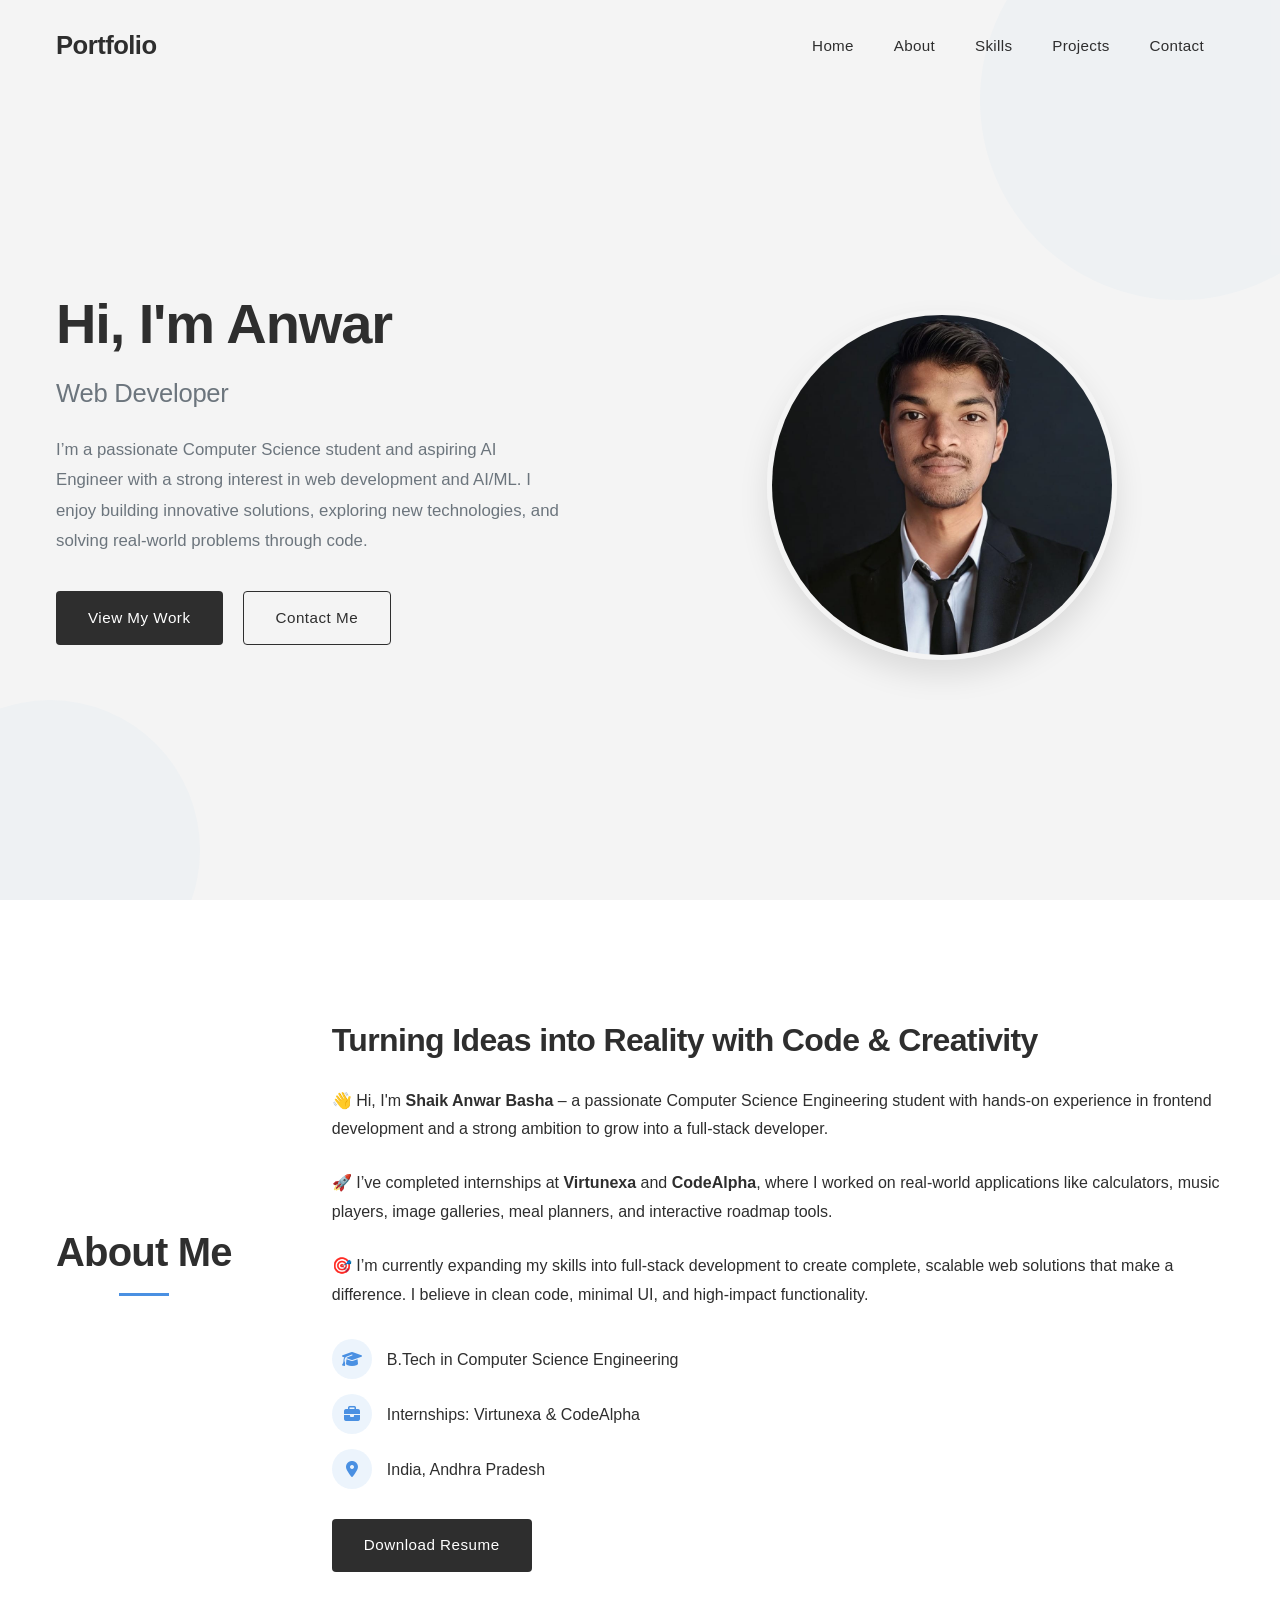
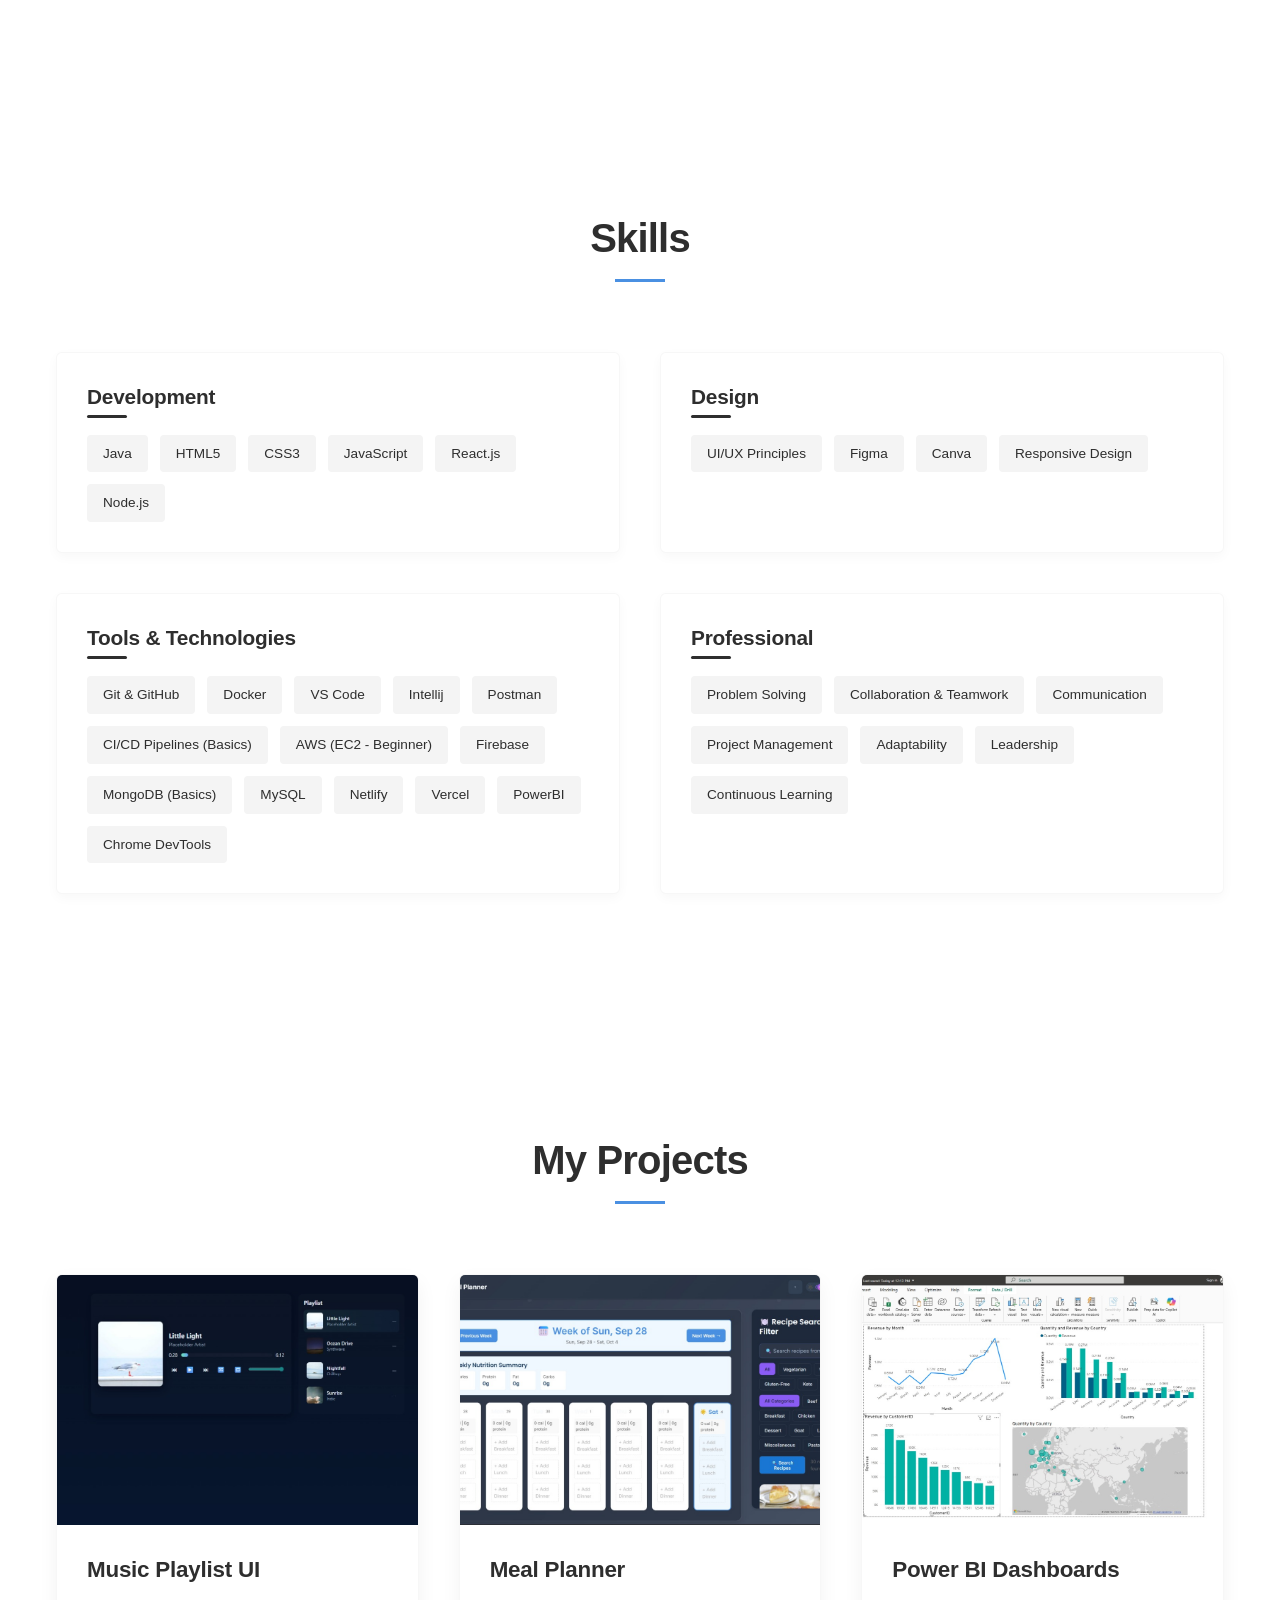
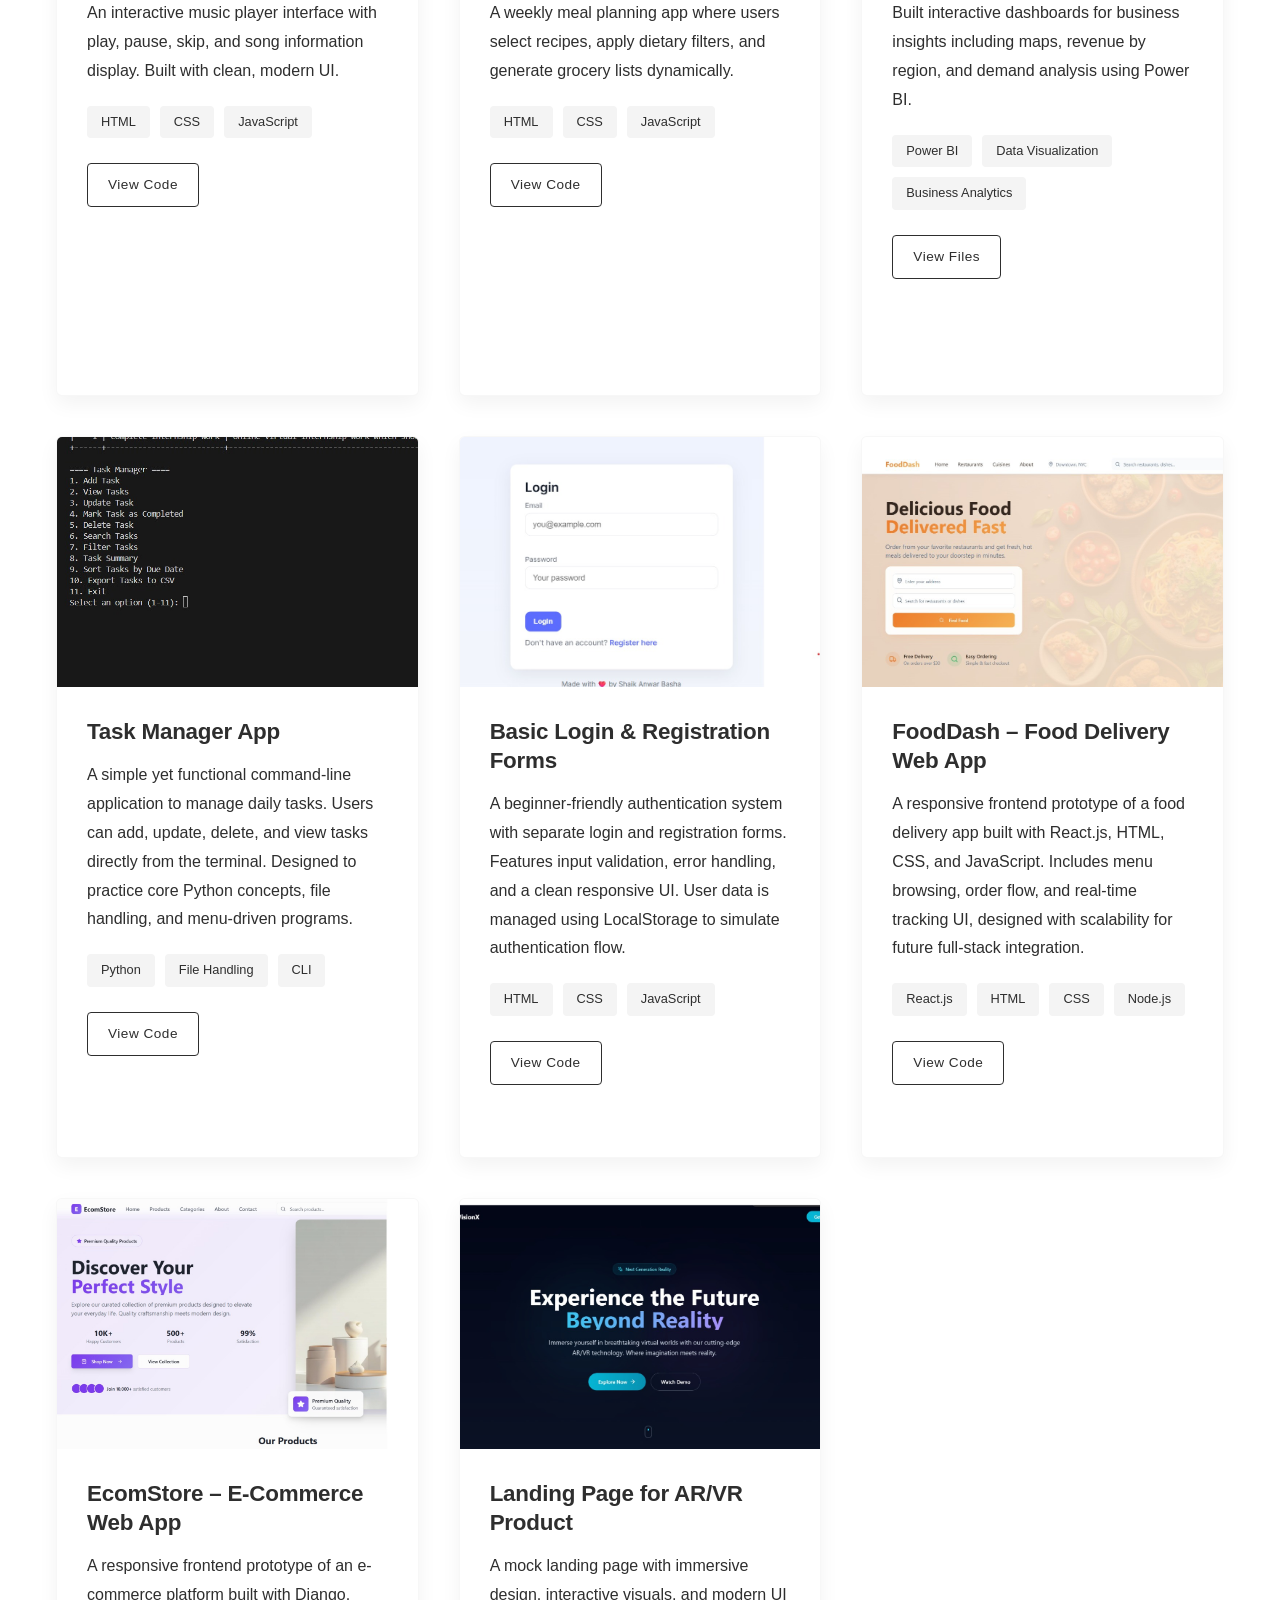
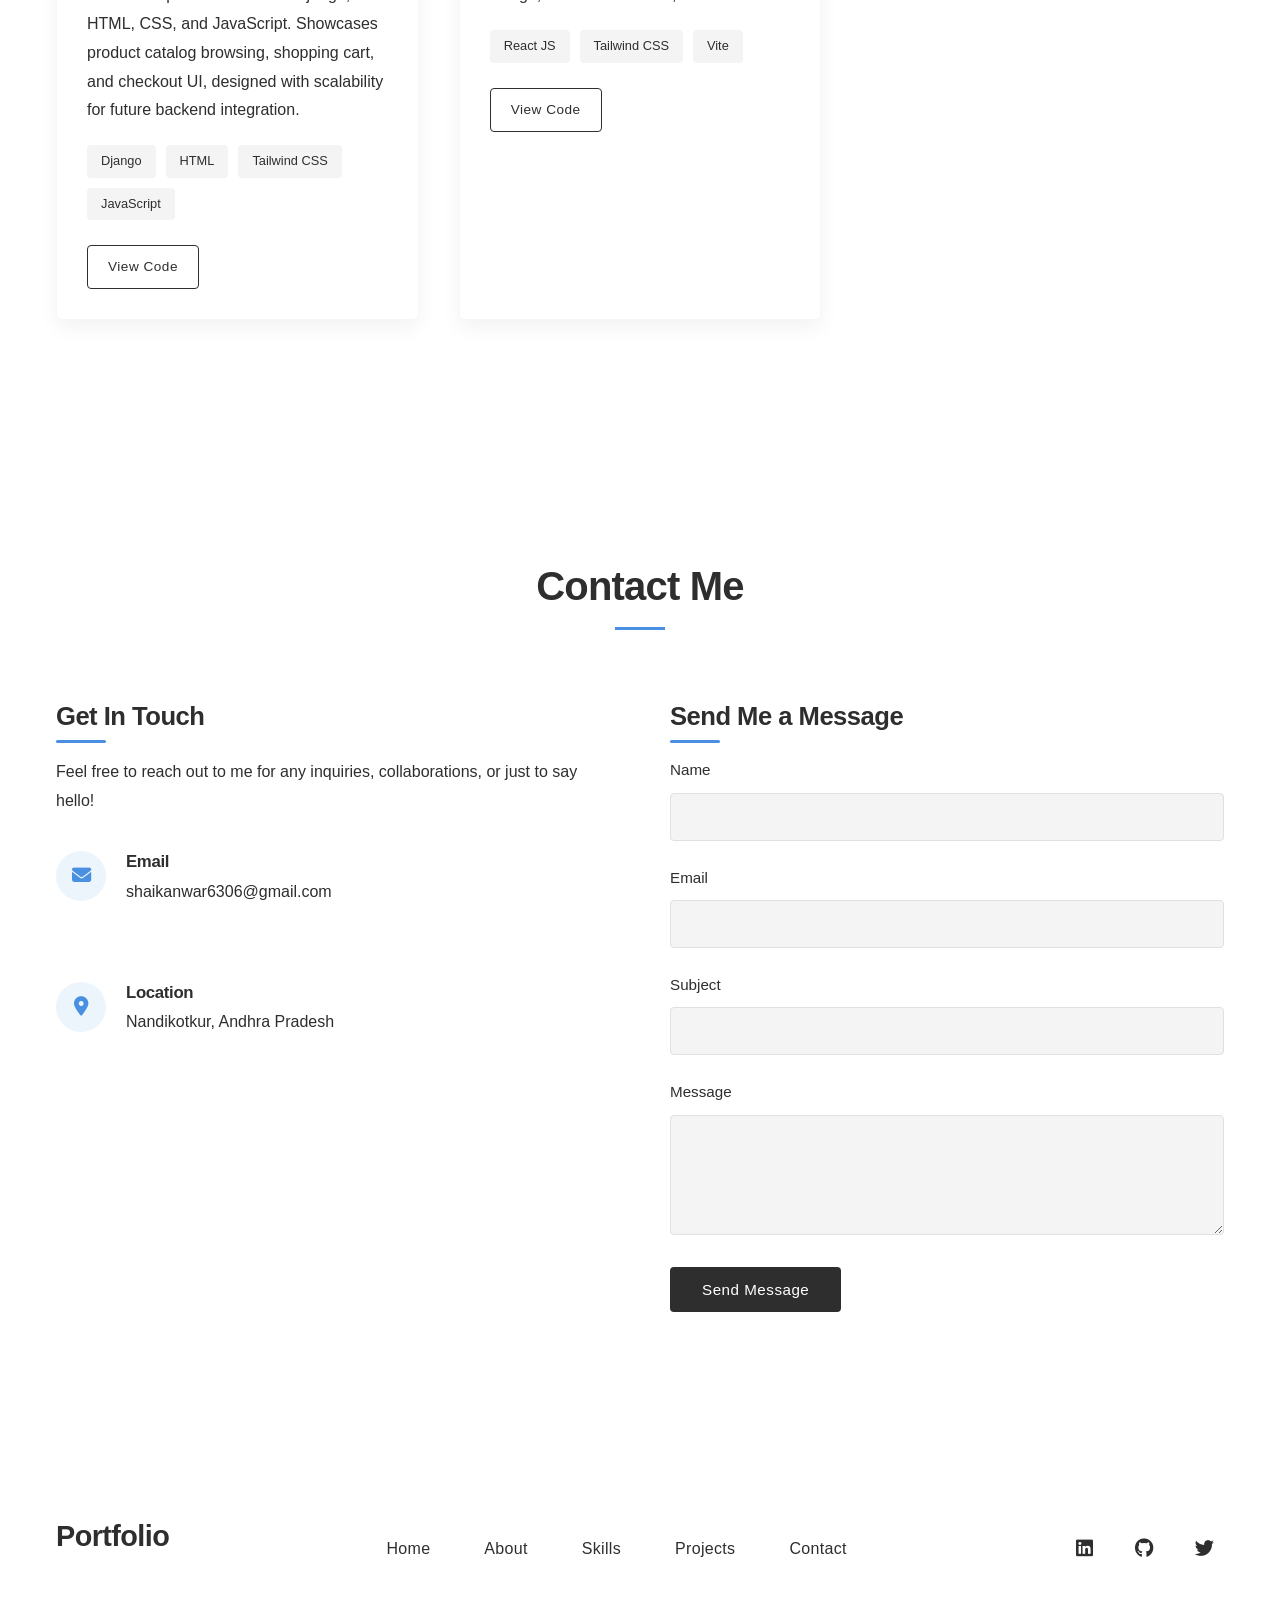
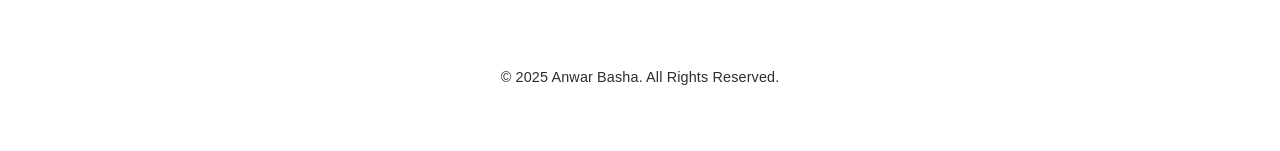
==== commit 4c3db80c: "added responsiveness" ====
--- a/index.html
+++ b/index.html
@@ -5,6 +5,7 @@
     <meta name="viewport" content="width=device-width, initial-scale=1.0">
     <title>Portfolio</title>
     <link rel="stylesheet" href="style.css">
+    <link rel="stylesheet" href="responsive.css">
     <link rel="stylesheet" href="https://cdnjs.cloudflare.com/ajax/libs/font-awesome/6.4.0/css/all.min.css">
     <link rel="icon" type="image/x-icon" href="https://via.placeholder.com/32">
 </head>
--- a/responsive.css
+++ b/responsive.css
@@ -0,0 +1,164 @@
+/*
+  responsive.css
+  Purpose: Improve responsiveness for Portfolio-Anwar without altering HTML or main style.css
+  Rules are additive and targeted to existing selectors. Uses modern layout techniques
+  Breakpoints: mobile (320-767px), tablet (768-1024px), desktop tweaks (1025px+)
+*/
+
+/* ---- Base safety fixes (apply to all sizes) ---- */
+/* Prevent any accidental horizontal scroll from wide elements */
+html, body {
+  max-width: 100vw;
+  overflow-x: hidden;
+}
+
+/* Ensure container padding is consistent on very small screens */
+.container {
+  padding-left: 16px;
+  padding-right: 16px;
+}
+
+/* Make buttons easier to tap on touch devices */
+.btn {
+  min-height: 44px; /* recommended minimum touch target */
+  display: inline-flex;
+  align-items: center;
+  justify-content: center;
+  gap: 8px;
+}
+
+/* Improve image rendering & prevent stretching */
+img { -webkit-user-drag: none; user-select: none; }
+
+/* ---- Desktop (1025px+) — small improvements only (keep layout intact) ---- */
+@media (min-width: 1025px) {
+  /* Constrain hero text width to improve readability on ultra-wide screens */
+  .hero-content { max-width: 650px; }
+  /* Keep hero-image from growing beyond intended size */
+  .hero-image img { max-width: 100%; width: 350px; height: 350px; }
+  /* Prevent project card images from stretching on very wide columns */
+  .projects-grid { grid-auto-rows: 1fr; }
+}
+
+/* ---- Tablet (768px — 1024px) ---- */
+@media (min-width: 768px) and (max-width: 1024px) {
+  /* Slightly scale down big headings for tablets */
+  h1 { font-size: 2.6rem; }
+  h2 { font-size: 1.9rem; }
+
+  /* Hero layout — stack but keep image visible */
+  .hero .container { flex-direction: row; align-items: center; gap: 20px; }
+  .hero-content { flex: 1; padding-right: 24px; }
+  .hero-image { flex: 0 0 320px; }
+  .hero-image img { width: 300px; height: 300px; }
+
+  /* About section — two-column to single column depending on width */
+  .about .container { flex-direction: row; gap: 24px; }
+  .about-image img { max-width: 100%; }
+
+  /* Projects grid — use 2 columns on larger tablets */
+  .projects-grid { grid-template-columns: repeat(2, 1fr); gap: 28px; }
+
+  /* Make project card image area adapt better */
+  .project-img { height: 220px; }
+
+  /* Contact layout — side-by-side but balanced */
+  .contact-content { flex-direction: row; gap: 24px; }
+  .contact-info, .contact-form { flex: 1; }
+
+  /* Footer spacing */
+  .footer-content { flex-direction: row; align-items: flex-start; }
+}
+
+/* ---- Mobile (320px — 767px) — primary responsive adjustments ---- */
+@media (max-width: 767px) {
+  /* Layout stacking: force column layout where necessary */
+  .hero .container,
+  .about .container,
+  .contact-content,
+  .footer-content {
+    flex-direction: column !important;
+    align-items: center;
+    text-align: center;
+    gap: 24px;
+  }
+
+  /* Hero adjustments */
+  .hero { padding-top: 100px; min-height: auto; }
+  .hero-content { padding: 0 6px; max-width: 100%; }
+  .hero-content h1 { font-size: 2rem; line-height: 1.15; }
+  .hero-content h2 { font-size: 1.15rem; }
+  .hero-content p { max-width: 100%; margin: 0 auto 20px; }
+  .hero-image { order: -1; margin-top: 10px; }
+  .hero-image img { width: 200px; height: 200px; }
+
+  /* Navigation: ensure hamburger is visible & nav links are full width */
+  .hamburger { display: block !important; }
+  .nav-links { left: -100%; top: 68px; }
+  .nav-links.active { left: 0; }
+  .nav-links a { display: inline-block; padding: 14px 0; width: 100%; }
+
+  /* Buttons stack and full-width for easier tapping */
+  .hero-buttons { flex-direction: column; width: 100%; }
+  .hero-buttons .btn { width: 100%; max-width: 420px; }
+
+  /* Reduce paddings for sections to increase readable area */
+  .section-padding { padding: 48px 0; }
+
+  /* About text sizing */
+  .about-content h3 { font-size: 1.25rem; }
+  .about-content p { font-size: 0.96rem; }
+
+  /* Skills: single column stacking */
+  .skills-grid { grid-template-columns: 1fr !important; gap: 18px; }
+  .skill-category { padding: 18px; }
+
+  /* Projects: single column, card spacing adjusted */
+  .projects-grid { grid-template-columns: 1fr !important; gap: 20px; }
+  .project-card { display: flex; flex-direction: column; }
+  .project-img { height: 200px; }
+  .project-info { padding: 18px; }
+  .project-info p { font-size: 0.95rem; }
+
+  /* Contact form: inputs full width & larger touch targets */
+  .contact-form input, .contact-form textarea, .contact-form .btn {
+    width: 100%;
+    font-size: 1rem;
+    padding: 12px 14px;
+  }
+  .contact-form button { min-height: 48px; }
+
+  /* Footer: center everything and increase spacing */
+  .footer-links { width: 100%; display: flex; justify-content: center; gap: 14px; flex-wrap: wrap; }
+  .footer-social { justify-content: center; }
+
+  /* Prevent long tag wrapping issues (skills, project-tags) */
+  .skill-tags span, .project-tags span {
+    white-space: normal; /* allow wrapping */
+    word-break: break-word;
+    max-width: 100%;
+  }
+
+  /* Improve accessibility: increase hit area on small buttons */
+  .small-btn { padding: 12px 18px; }
+
+  /* Ensure no horizontal scrollbar due to large shadows or borders */
+  .project-card, .skill-category, .contact-form, .about-content {
+    -webkit-overflow-scrolling: touch;
+  }
+}
+
+/* ---- Very small phones (<= 420px) fine-tuning ---- */
+@media (max-width: 420px) {
+  .hero-image img { width: 180px; height: 180px; }
+  h1 { font-size: 1.6rem; }
+  .hero-content h1 { font-size: 1.6rem; }
+  .hero-content p { font-size: 0.95rem; }
+  .btn { padding: 10px 14px; font-size: 0.95rem; }
+  .project-img { height: 160px; }
+  .project-info h3 { font-size: 1.05rem; }
+}
+
+/* ---- Minor utility tweaks used only for responsiveness ---- */
+.hide-on-mobile { display: none !important; }
+.center-on-mobile { text-align: center; margin-left: auto; margin-right: auto; }
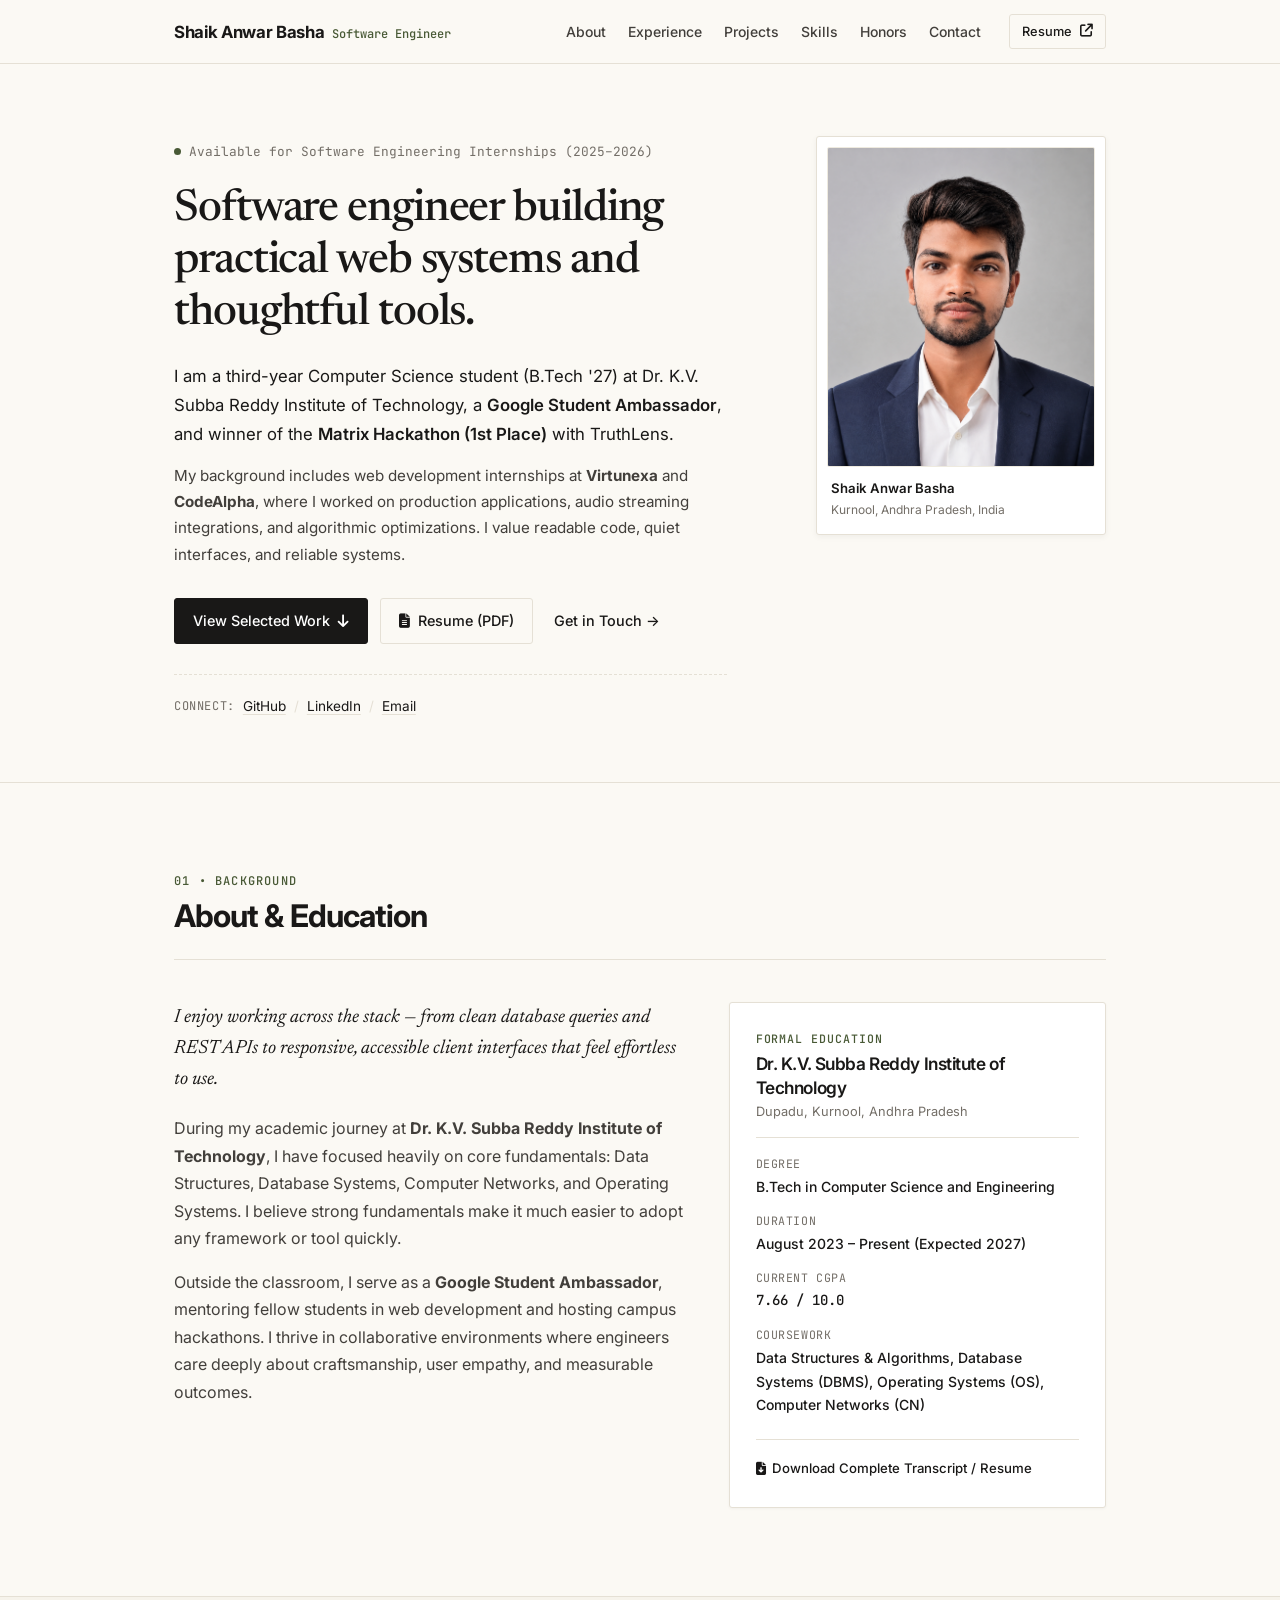
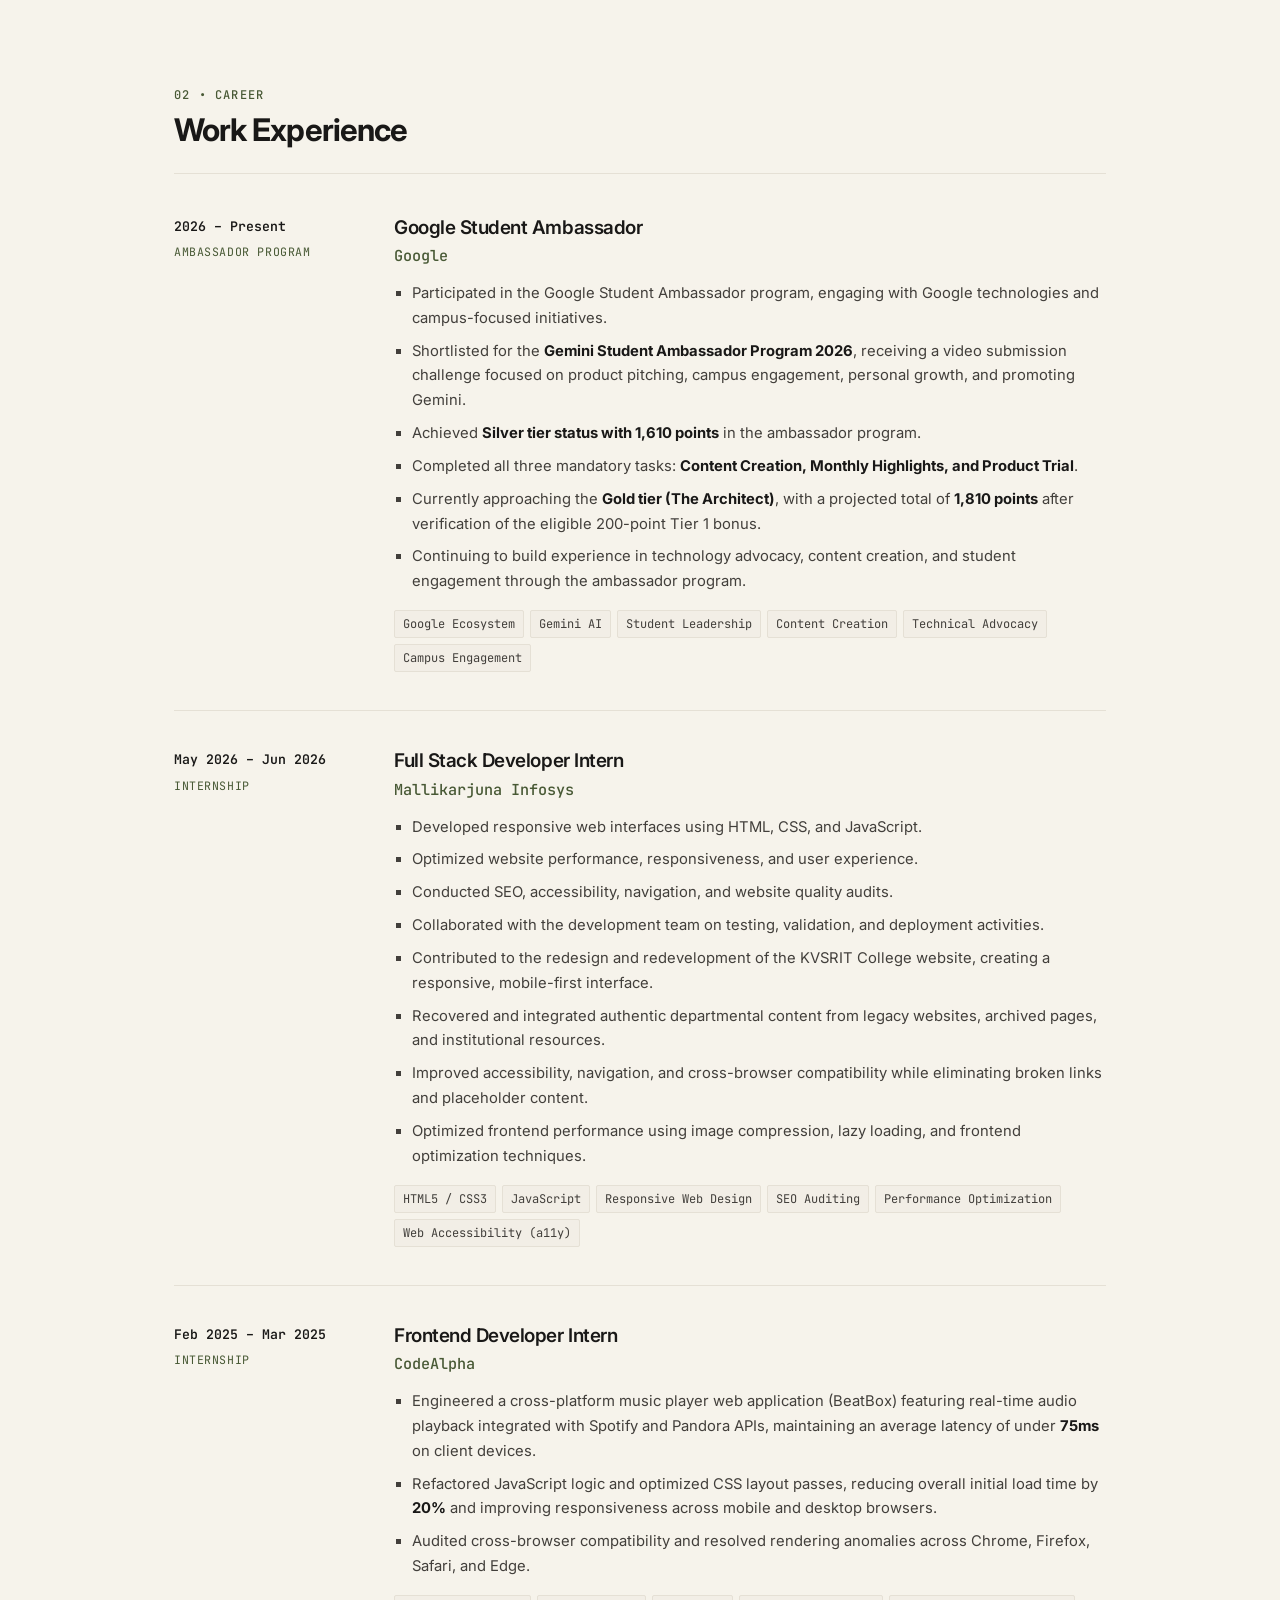
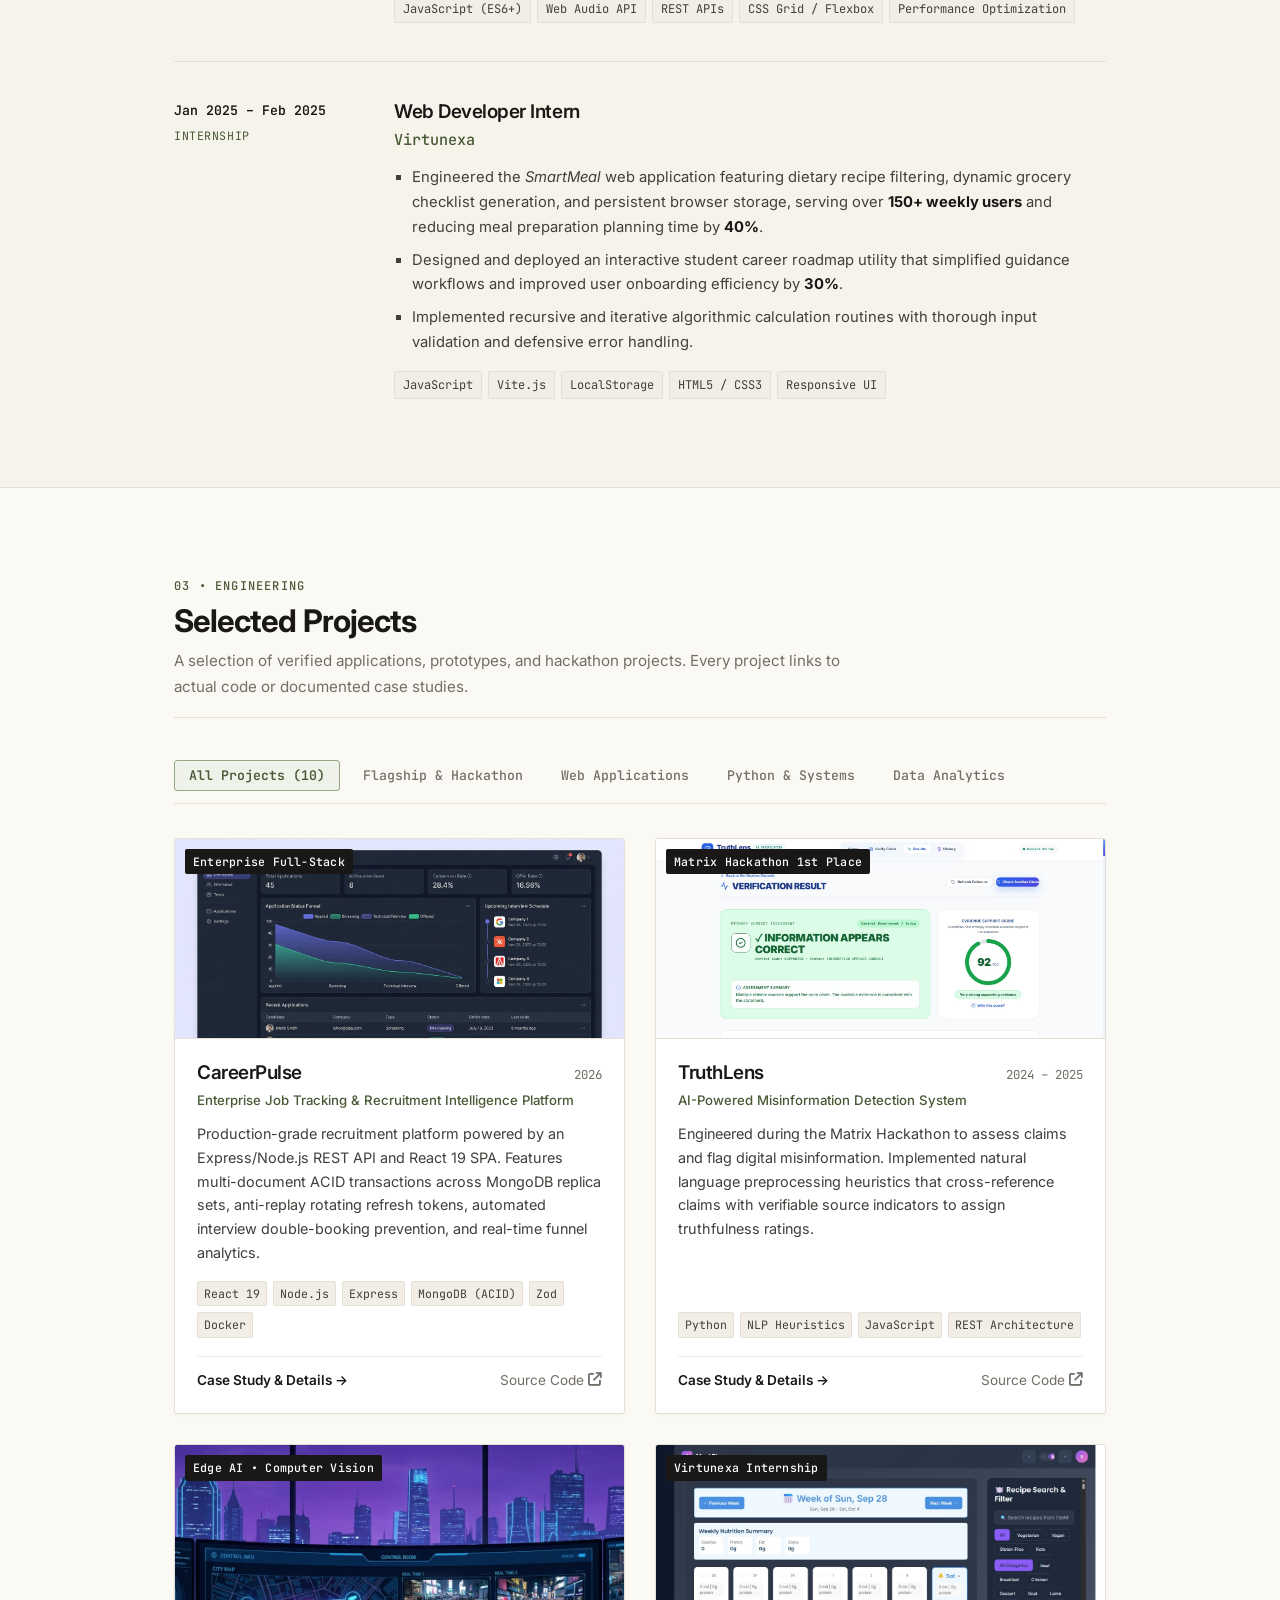
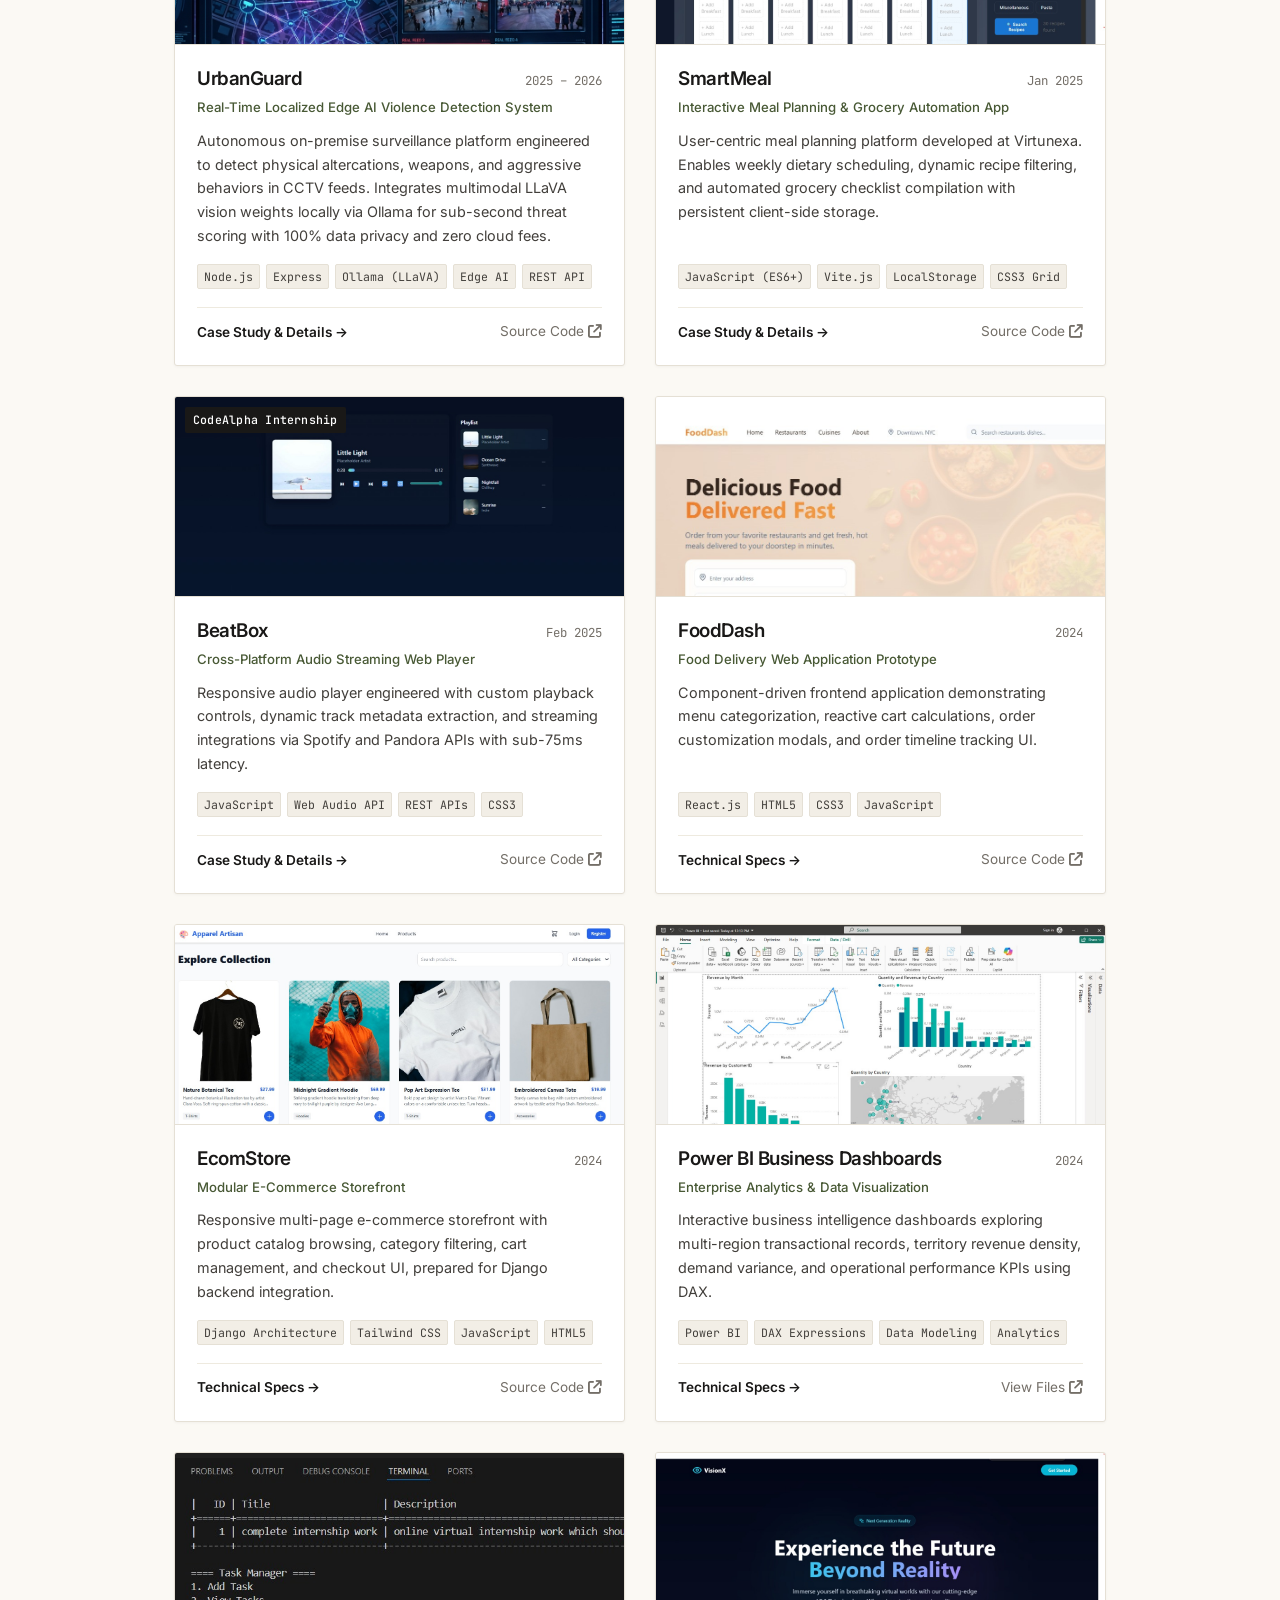
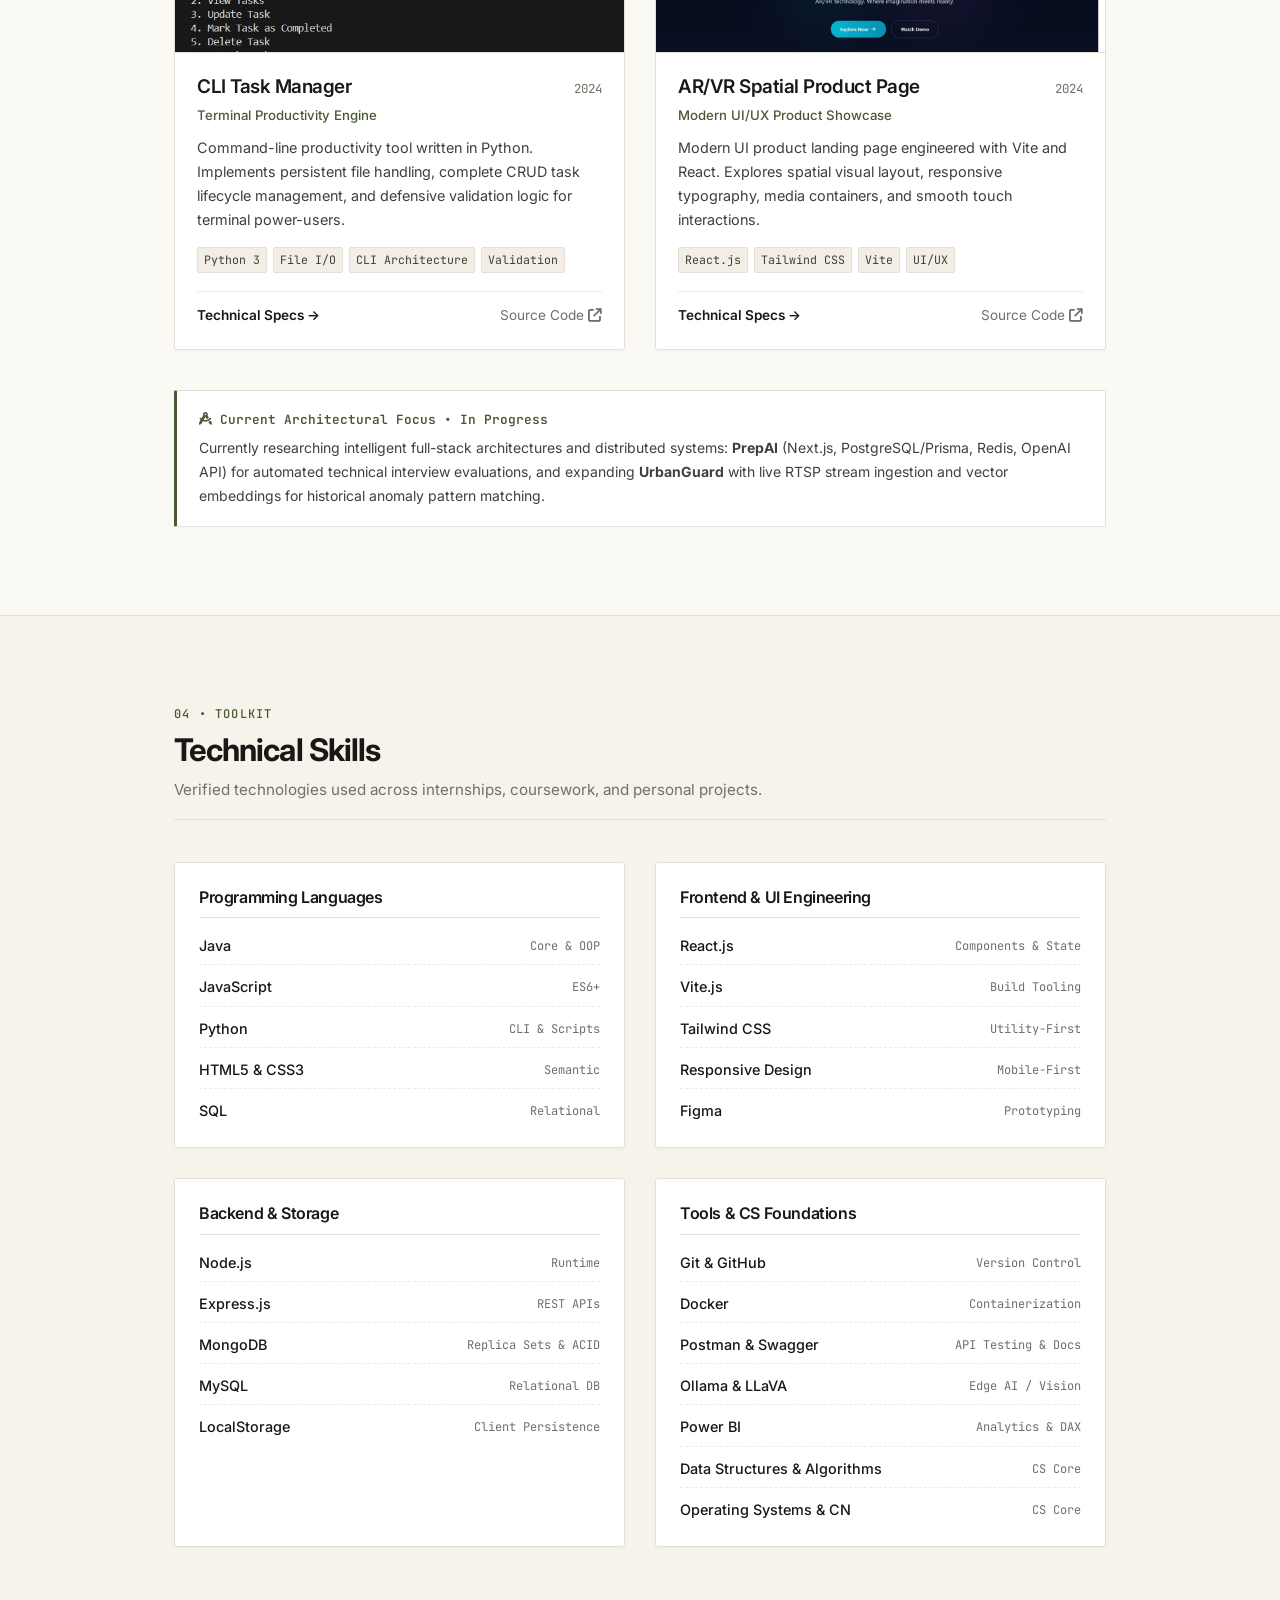
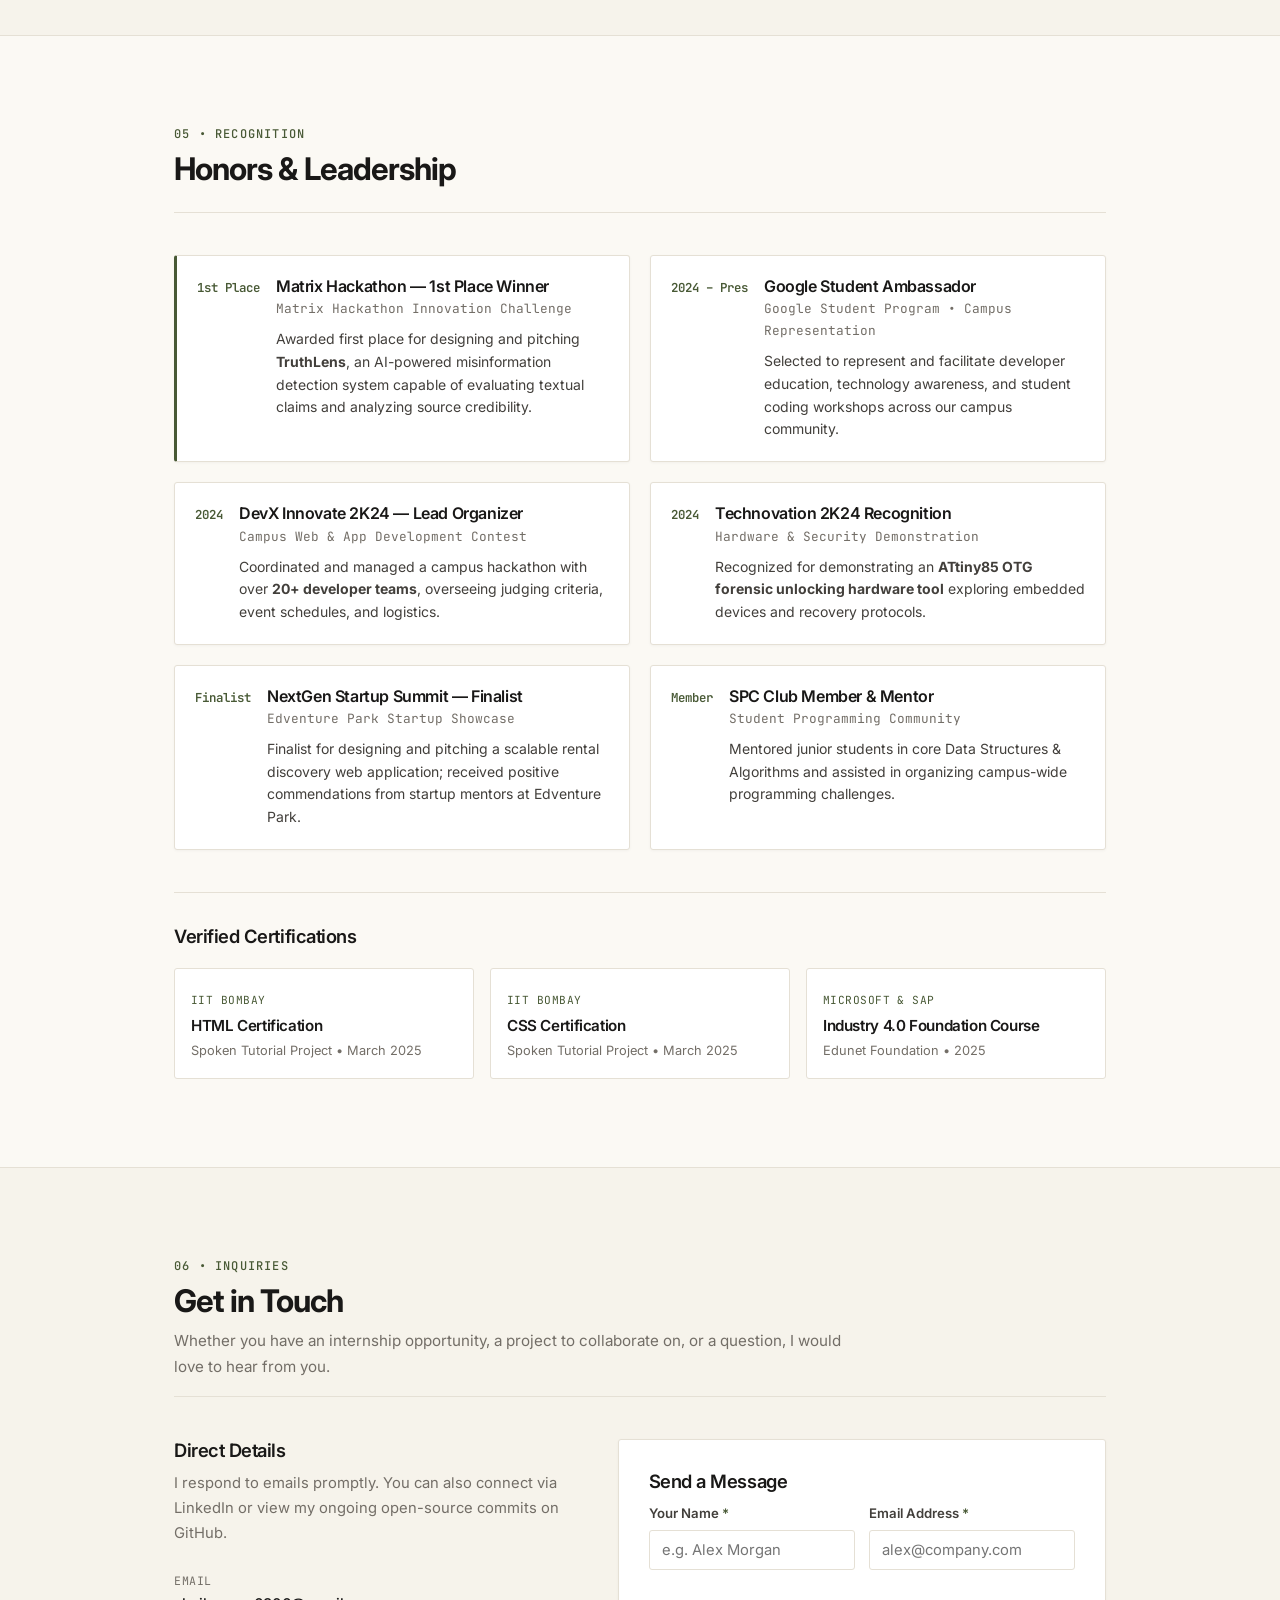
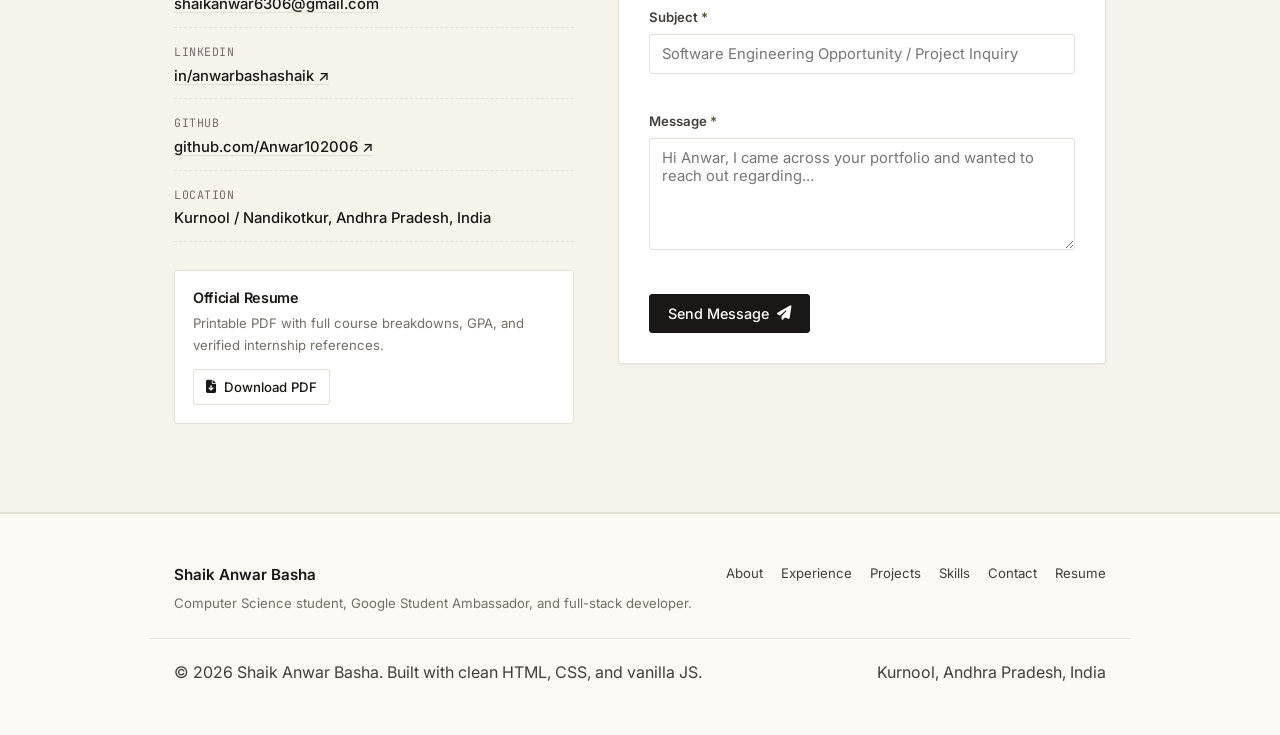
==== commit 2f6bed22: "Add CareerPulse & UrbanGuard projects, update responsive design and assets" ====
--- a/index.html
+++ b/index.html
@@ -1,409 +1,1176 @@
-<!DOCTYPE html>
-<html lang="en">
-<head>
-    <meta charset="UTF-8">
-    <meta name="viewport" content="width=device-width, initial-scale=1.0">
-    <title>Portfolio</title>
-    <link rel="stylesheet" href="style.css">
-    <link rel="stylesheet" href="responsive.css">
-    <link rel="stylesheet" href="https://cdnjs.cloudflare.com/ajax/libs/font-awesome/6.4.0/css/all.min.css">
-    <link rel="icon" type="image/x-icon" href="https://via.placeholder.com/32">
-</head>
-<body>
-    <!-- Navigation -->
-    <nav id="navbar">
-        <div class="container">
-            <a href="#home" class="logo">Portfolio</a>
-            <ul class="nav-links">
-                <li><a href="#home">Home</a></li>
-                <li><a href="#about">About</a></li>
-                <li><a href="#skills">Skills</a></li>
-                <li><a href="#projects">Projects</a></li>
-                <li><a href="#contact">Contact</a></li>
-            </ul>
-            <div class="hamburger">
-                <span class="bar"></span>
-                <span class="bar"></span>
-                <span class="bar"></span>
-            </div>
-        </div>
-    </nav>
-
-    <!-- Hero Section -->
-    <section id="home" class="hero">
-        <div class="container">
-            <div class="hero-content">
-                <h1>Hi, I'm <span class="highlight">Anwar</span></h1>
-                <h2>Web Developer</h2>
-                <p>I’m a passionate Computer Science student and aspiring AI Engineer with a strong interest in web development and AI/ML. I enjoy building innovative solutions, exploring new technologies, and solving real-world problems through code.
-</p>
-                <div class="hero-buttons">
-                    <a href="#projects" class="btn primary-btn">View My Work</a>
-                    <a href="#contact" class="btn secondary-btn">Contact Me</a>
-                </div>
-            </div>
-            <div class="hero-image">
-                <img src="assets/me.jpg" alt="Profile Photo">
-            </div>
-        </div>
-    </section>
-
-    <!-- About Section -->
-    <section id="about" class="about section-padding">
-        <div class="container">
-            <div class="section-header">
-                <h2>About Me</h2>
-                <div class="underline"></div>
-            </div>
-            <div class="about-content">
-                <div class="about-text">
-                    <h3>Turning Ideas into Reality with Code & Creativity</h3>
-                    <p>👋 Hi, I'm <strong>Shaik Anwar Basha</strong> – a passionate Computer Science Engineering student with hands-on experience in frontend development and a strong ambition to grow into a full-stack developer. </p>
-                    <p> 🚀 I’ve completed internships at <strong>Virtunexa</strong> and <strong>CodeAlpha</strong>, where I worked on real-world applications like calculators, music players, image galleries, meal planners, and interactive roadmap tools.</p>
-                    <p>🎯 I’m currently expanding my skills into full-stack development to create complete, scalable web solutions that make a difference. I believe in clean code, minimal UI, and high-impact functionality.</p>
-                    <div class="about-details">
-                        <div class="detail-item">
-                            <i class="fas fa-graduation-cap"></i>
-                            <span>B.Tech in Computer Science Engineering</span>
-                        </div>
-                        <div class="detail-item">
-                            <i class="fas fa-briefcase"></i>
-                            <span>Internships: Virtunexa & CodeAlpha</span>
-                        </div>
-                        <div class="detail-item">
-                            <i class="fas fa-map-marker-alt"></i>
-                            <span>India, Andhra Pradesh</span>
-                        </div>
-                    </div>
-                    <a href="assets/Anwar_Resume (2).pdf" class="btn primary-btn" target="_blank">Download Resume</a>
-                </div>
-            </div>
-        </div>
-    </section>
-
-    <!-- Skills Section -->
-    <section id="skills" class="skills section-padding">
-        <div class="container">
-            <div class="section-header">
-                <h2>Skills</h2>
-                <div class="underline"></div>
-            </div>
-            <div class="skills-grid">
-                <!-- Development -->
-                <div class="skill-category">
-                    <h3>Development</h3>
-                    <div class="skill-tags">
-                        <span>Java</span>
-                        <span>HTML5</span>
-                        <span>CSS3</span>
-                        <span>JavaScript</span>
-                        <span>React.js</span>
-                        <span>Node.js</span>
-                        
-                    </div>
-                </div>
-                <!-- Design -->
-                <div class="skill-category">
-                    <h3>Design</h3>
-                    <div class="skill-tags">
-                        <span>UI/UX Principles</span>
-                        <span>Figma</span>
-                        <span>Canva</span>
-                        <span>Responsive Design</span>
-                    </div>
-                </div>
-                <!-- Tools & Technologies -->
-                <div class="skill-category">
-                    <h3>Tools & Technologies</h3>
-                    <div class="skill-tags">
-                    <span>Git & GitHub</span>
-                    <span>Docker</span>
-                    <span>VS Code</span>
-                    <span>Intellij</span>
-                    <span>Postman</span>
-                    <span>CI/CD Pipelines (Basics)</span>
-                    <span>AWS (EC2 - Beginner)</span>
-                    <span>Firebase</span>
-                    <span>MongoDB (Basics)</span>
-                    <span>MySQL</span>
-                    <span>Netlify</span>
-                    <span>Vercel</span>
-                    <span>PowerBI</span>
-                    <span>Chrome DevTools</span>
-                    </div>
-                </div>
-                <!-- Professional Skills -->
-                <div class="skill-category">
-                    <h3>Professional</h3>
-                    <div class="skill-tags">
-                    <span>Problem Solving</span>
-                    <span>Collaboration & Teamwork</span>
-                    <span>Communication</span>
-                    <span>Project Management</span>
-                    <span>Adaptability</span>
-                    <span>Leadership</span>
-                    <span>Continuous Learning</span>
-                    </div>
-                </div>
-            </div>
-        </div>
-    </section>
-
-    <!-- Projects Section -->
-    <section id="projects" class="projects section-padding">
-        <div class="container">
-            <div class="section-header">
-                <h2>My Projects</h2>
-                <div class="underline"></div>
-            </div>
-            <div class="projects-grid">
-                <!-- Project 1 -->
-                <div class="project-card" >
-                    <div class="project-img">
-                        <img src="assets/MUSIC.jpg" alt="Music_Player_UI">
-                    </div>
-                    <div class="project-info">
-                        <h3>Music Playlist UI</h3>
-                        <p>An interactive music player interface with play, pause, skip, and song information display. Built with clean, modern UI.</p>
-                        <div class="project-tags">
-                            <span>HTML</span>
-                            <span>CSS</span>
-                            <span>JavaScript</span>
-                        </div>
-                        <div class="project-links">
-                            <!-- <a href="${Project 1 Live URL}" target="_blank" class="btn small-btn">View Live</a> -->
-                            <a href="https://github.com/Anwar102006/Music_Player_UI" target="_blank" class="btn small-btn secondary-btn">View Code</a>
-                        </div>
-                    </div>
-                </div>
-                <!-- Project 2 -->
-                <div class="project-card">
-                    <div class="project-img">
-                        <img src="assets/Meal_Planner.jpg" alt="Meal_Planner">
-                    </div>
-                    <div class="project-info">
-                        <H3>Meal Planner</h3>
-                        <p>A weekly meal planning app where users select recipes, apply dietary filters, and generate grocery lists dynamically.</p>
-                        <div class="project-tags">
-                            <span>HTML</span>
-                            <span>CSS</span>
-                            <span>JavaScript</span>
-                        </div>
-                        <div class="project-links">
-                            <!-- <a href="${Project 2 Live URL}" target="_blank" class="btn small-btn">View Live</a> -->
-                            <a href="https://github.com/Anwar102006/Meal_Planner" target="_blank" class="btn small-btn secondary-btn">View Code</a>
-                        </div>
-                    </div>
-                </div>
-                <!--project 4-->
-                 <div class="project-card">
-                    <div class="project-img">
-                        <img src="assets/POWERBI.jpg" alt="PowerBI_Dashboards">
-                    </div>
-                    <div class="project-info">
-                        <h3>Power BI Dashboards</h3>
-                        <p>Built interactive dashboards for business insights including maps, revenue by region, and demand analysis using Power BI.</p>
-                        <div class="project-tags">
-                        <span>Power BI</span>
-                        <span>Data Visualization</span>
-                        <span>Business Analytics    </span>
-                        </div>
-                        <div class="project-links">
-                            <!-- <a href="${Project 3 Live URL}" target="_blank" class="btn small-btn">View Live</a> -->
-                            <a href="https://github.com/Anwar102006/PowerBI_Dashboards" target="_blank" class="btn small-btn secondary-btn">View Files</a>
-                        </div>
-                    </div>
-                </div>
-                <!-- project 5 -->
-                 <div class="project-card">
-                    <div class="project-img">
-                        <img src="assets/CLI_TASK_MANAGER.jpg" alt="CLI_BASED_TASK_MANAGER">
-                    </div>
-                    <div class="project-info">
-                        <h3>Task Manager App</h3>
-                        <p>A simple yet functional command-line application to manage daily tasks. Users can add, update, delete, and view tasks directly from the terminal. Designed to practice core Python concepts, file handling, and menu-driven programs.</p>
-                        <div class="project-tags">
-                        <span>Python</span>
-                        <span>File Handling</span>
-                        <span>CLI</span>
-                        </div>
-                        <div class="project-links">
-                            <!-- <a href="${Project 5 Live URL}" target="_blank" class="btn small-btn">View Live</a> -->
-                            <a href="https://github.com/Anwar102006/CLI_BASED_TASK_MANAGER" target="_blank" class="btn small-btn secondary-btn">View Code</a>
-                        </div>
-                    </div>
-                </div>
-                <!-- Project 6 -->
-                 <div class="project-card">
-                    <div class="project-img">
-                        <img src="assets/LOGIN_REGISTRATION_FORM.jpg" alt="LOGIN_REGISTRATION_FORM">
-                    </div>
-                    <div class="project-info">
-                        <h3>Basic Login & Registration Forms</h3>
-                        <p>A beginner-friendly authentication system with separate login and registration forms. Features input validation, error handling, and a clean responsive UI. User data is managed using LocalStorage to simulate authentication flow.</p>
-                        <div class="project-tags">
-                        <span>HTML</span>
-                        <span>CSS</span>
-                        <span>JavaScript</span>
-                        </div>
-                        <div class="project-links">
-                            <!-- <a href="${Project 6 Live URL}" target="_blank" class="btn small-btn">View Live</a> -->
-                            <a href="https://github.com/Anwar102006/Login_Register_Form" target="_blank" class="btn small-btn secondary-btn">View Code</a>
-                        </div>
-                    </div>
-                </div>
-                <!-- project 7 -->
-                <div class="project-card">
-                    <div class="project-img">
-                        <img src="assets/FoodDash.jpg" alt="Food_Dash">
-                    </div>
-                    <div class="project-info">
-                        <h3>FoodDash – Food Delivery Web App</h3>
-                        <p>A responsive frontend prototype of a food delivery app built with React.js, HTML, CSS, and JavaScript. Includes menu browsing, order flow, and real-time tracking UI, designed with scalability for future full-stack integration.</p>
-                        <div class="project-tags">
-                        <span>React.js</span>
-                        <span>HTML</span>
-                        <span>CSS</span>
-                        <span>Node.js</span>
-                        </div>
-                        <div class="project-links">
-                            <!-- <a href="${Project 7 Live URL}" target="_blank" class="btn small-btn">View Live</a> -->
-                            <a href="https://github.com/Anwar102006/Food_Dash" target="_blank" class="btn small-btn secondary-btn">View Code</a>
-                        </div>
-                    </div>
-                </div>
-                <!-- project 10 -->
-                  <div class="project-card">
-                    <div class="project-img">
-                        <img src="assets/EcomStore.jpg" alt="EcomStore">
-                    </div>
-                    <div class="project-info">
-                        <h3>EcomStore – E-Commerce Web App</h3>
-                        <p>A responsive frontend prototype of an e-commerce platform built with Django, HTML, CSS, and JavaScript. Showcases product catalog browsing, shopping cart, and checkout UI, designed with scalability for future backend integration.</p>
-                        <div class="project-tags">
-                        <span>Django</span>
-                        <span>HTML</span>
-                        <span>Tailwind CSS</span>
-                        <span>JavaScript </span>
-                        </div>
-                        <div class="project-links">
-                            <!-- <a href="${Project 9 Live URL}" target="_blank" class="btn small-btn">View Live</a> -->
-                            <a href="https://github.com/Anwar102006/EcomStore" target="_blank" class="btn small-btn secondary-btn">View Code</a>
-                        </div>
-                    </div>
-                </div>
-                <!-- project 9 -->
-                <div class="project-card">
-                    <div class="project-img">
-                        <img src="assets/AR_VR_LANDING_PAGE.jpg" alt="AR_VR_LANDING_PAGE">
-                    </div>
-                    <div class="project-info">
-                        <h3>Landing Page for AR/VR Product</h3>
-                        <p>A mock landing page with immersive design, interactive visuals, and modern UI</p>
-                        <div class="project-tags">
-                            <span>React JS</span>
-                            <span>Tailwind CSS</span>
-                            <span>Vite</span>
-                        </div>
-                        <div class="project-links">
-                            <!-- <a href="${Project 10 Live URL}" target="_blank" class="btn small-btn">View Live</a> -->
-                            <a href="https://github.com/Anwar102006/AR_VR_LANDING_PAGE" target="_blank" class="btn small-btn secondary-btn">View Code</a>
-                        </div>
-                    </div>
-                </div>
-            </div>
-        </div>
-    </section>
-
-    <!-- Contact Section -->
-    <section id="contact" class="contact section-padding">
-        <div class="container">
-            <div class="section-header">
-                <h2>Contact Me</h2>
-                <div class="underline"></div>
-            </div>
-            <div class="contact-content">
-                <div class="contact-info">
-                    <h3>Get In Touch</h3>
-                    <p>Feel free to reach out to me for any inquiries, collaborations, or just to say hello!</p>
-                    <div class="contact-details">
-                        <div class="contact-item">
-                            <i class="fas fa-envelope"></i>
-                            <div>
-                                <h4>Email</h4>
-                                <p>shaikanwar6306@gmail.com</p>
-                            </div>
-                        </div>
-                        <div class="contact-item">
-                            <!-- <i class="fas fa-phone"></i> -->
-                            <div>
-                                <!-- <h4>Phone</h4>
-                                <p>${Your Phone Number}</p> -->
-                            </div>
-                        </div>
-                        <div class="contact-item">
-                            <i class="fas fa-map-marker-alt"></i>
-                            <div>
-                                <h4>Location</h4>
-                                <p>Nandikotkur, Andhra Pradesh</p>
-                            </div>
-                        </div>
-                    </div>
-                </div>
-                <div class="contact-form">
-                    <h3>Send Me a Message</h3>
-                    <form action="https://formspree.io/f/mnndrnvp" method="POST" id="contact-form">
-                        <div class="form-group">
-                            <label for="name">Name</label>
-                            <input type="text" id="name" name="name" required>
-                        </div>
-                        <div class="form-group">
-                            <label for="email">Email</label>
-                            <input type="email" id="email" name="email" required>
-                        </div>
-                        <div class="form-group">
-                            <label for="subject">Subject</label>
-                            <input type="text" id="subject" name="subject" required>
-                        </div>
-                        <div class="form-group">
-                            <label for="message">Message</label>
-                            <textarea id="message" name="message" rows="5" required></textarea>
-                        </div>
-                        <button type="submit" class="btn primary-btn">Send Message</button>
-                    </form>
-                </div>
-            </div>
-        </div>
-    </section>
-
-    <!-- Footer -->
-    <footer>
-        <div class="container">
-            <div class="footer-content">
-                <a href="#home" class="footer-logo">Portfolio</a>
-                
-                <div class="footer-links">
-                    <a href="#home">Home</a>
-                    <a href="#about">About</a>
-                    <a href="#skills">Skills</a>
-                    <a href="#projects">Projects</a>
-                    <a href="#contact">Contact</a>
-                </div>
-                
-                <div class="footer-social">
-                    <a href="http://www.linkedin.com/in/anwarbashashaik" target="_blank" aria-label="LinkedIn"><i class="fab fa-linkedin"></i></a>
-                    <a href="https://github.com/Anwar102006" target="_blank" aria-label="GitHub"><i class="fab fa-github"></i></a>
-                    <a href="https://x.com/shaikanwar6306" target="_blank" aria-label="Twitter"><i class="fab fa-twitter"></i></a>
-                   
-                </div>
-            </div>
-            
-            <div class="footer-bottom">
-                <p>&copy; 2025 Anwar Basha. All Rights Reserved.</p>
-            </div>
-        </div>
-    </footer>
-
-    <script src="script.js"></script>
-</body>
+<!DOCTYPE html>
+<html lang="en">
+
+<head>
+    <meta charset="UTF-8">
+    <meta name="viewport" content="width=device-width, initial-scale=1.0">
+    <meta http-equiv="X-UA-Compatible" content="ie=edge">
+
+    <!-- Primary Meta Tags -->
+    <title>Shaik Anwar Basha — Software Engineer & Full-Stack Developer</title>
+    <meta name="title" content="Shaik Anwar Basha — Software Engineer & Full-Stack Developer">
+    <meta name="description"
+        content="Personal portfolio of Shaik Anwar Basha. Computer Science student at Dr. K.V. Subba Reddy Institute of Technology, Google Student Ambassador, and Matrix Hackathon 1st place winner.">
+    <meta name="author" content="Shaik Anwar Basha">
+    <meta name="theme-color" content="#fbf9f4">
+
+    <!-- Open Graph / Social -->
+    <meta property="og:type" content="website">
+    <meta property="og:url" content="https://github.com/Anwar102006">
+    <meta property="og:title" content="Shaik Anwar Basha — Software Engineer Portfolio">
+    <meta property="og:description"
+        content="Computer Science student, Google Student Ambassador, and full-stack developer. Explore verified projects, internship experience, and engineering case studies.">
+    <meta property="og:image" content="assets/me_new.png">
+
+    <!-- Clean SVG Favicon with subtle muted olive accent -->
+    <link rel="icon" type="image/svg+xml"
+        href="data:image/svg+xml,%3Csvg%20xmlns%3D%22http%3A%2F%2Fwww.w3.org%2F2000%2Fsvg%22%20viewBox%3D%220%200%2032%2032%22%3E%3Crect%20width%3D%2232%22%20height%3D%2232%22%20rx%3D%224%22%20fill%3D%22%23191817%22%2F%3E%3Ctext%20x%3D%2214%22%20y%3D%2222%22%20font-family%3D%22sans-serif%22%20font-size%3D%2215%22%20font-weight%3D%22bold%22%20fill%3D%22%23fbf9f4%22%20text-anchor%3D%22middle%22%3EA%3C%2Ftext%3E%3Ccircle%20cx%3D%2223%22%20cy%3D%2211%22%20r%3D%222.5%22%20fill%3D%22%23485935%22%2F%3E%3C%2Fsvg%3E">
+
+    <!-- Google Fonts: Inter (Sans), Newsreader (Editorial Serif), JetBrains Mono (Code) -->
+    <link rel="preconnect" href="https://fonts.googleapis.com">
+    <link rel="preconnect" href="https://fonts.gstatic.com" crossorigin>
+    <link
+        href="https://fonts.googleapis.com/css2?family=Inter:wght@400;500;600;700&family=Newsreader:ital,opsz,wght@0,6..72,400;0,6..72,500;0,6..72,600;1,6..72,400&family=JetBrains+Mono:wght@400;500&display=swap"
+        rel="stylesheet">
+
+    <!-- Font Awesome Icons -->
+    <link rel="stylesheet" href="https://cdnjs.cloudflare.com/ajax/libs/font-awesome/6.4.0/css/all.min.css"
+        integrity="sha512-iecdLmaskl7CVkqkXNQ/ZH/XLlvWZOJyj7Yy7tcenmpD1ypASozpmT/E0iPtmFIB46ZmdtAc9eNBvH0H/ZpiBw=="
+        crossorigin="anonymous" referrerpolicy="no-referrer">
+
+    <!-- Core Stylesheets -->
+    <link rel="stylesheet" href="style.css">
+    <link rel="stylesheet" href="responsive.css">
+</head>
+
+<body>
+    <!-- Accessible Skip Link -->
+    <a href="#main-content" class="skip-to-content">Skip to main content</a>
+
+    <!-- Site Header -->
+    <header class="site-header">
+        <nav id="navbar" class="nav-bar" aria-label="Main Navigation">
+            <div class="container nav-container">
+                <a href="#home" class="brand-link" aria-label="Shaik Anwar Basha Home">
+                    <span class="brand-name">Shaik Anwar Basha</span>
+                    <span class="brand-role">Software Engineer</span>
+                </a>
+
+                <div class="nav-menu-wrapper">
+                    <ul class="nav-links" id="primary-navigation" role="menubar">
+                        <li role="none"><a href="#about" class="nav-link" role="menuitem">About</a></li>
+                        <li role="none"><a href="#experience" class="nav-link" role="menuitem">Experience</a></li>
+                        <li role="none"><a href="#projects" class="nav-link" role="menuitem">Projects</a></li>
+                        <li role="none"><a href="#skills" class="nav-link" role="menuitem">Skills</a></li>
+                        <li role="none"><a href="#honors" class="nav-link" role="menuitem">Honors</a></li>
+                        <li role="none"><a href="#contact" class="nav-link" role="menuitem">Contact</a></li>
+                        <li role="none" class="mobile-resume-item">
+                            <a href="" target="_blank" rel="noopener noreferrer" class="nav-link" role="menuitem">
+                                Resume (PDF) <i class="fas fa-arrow-up-right-from-square" aria-hidden="true"></i>
+                            </a>
+                        </li>
+                    </ul>
+
+                    <div class="nav-actions">
+                        <a href="" target="_blank" rel="noopener noreferrer"
+                            class="btn btn-outline btn-sm desktop-resume-btn" aria-label="Open Resume PDF in a new tab">
+                            <span>Resume</span>
+                            <i class="fas fa-arrow-up-right-from-square" aria-hidden="true"></i>
+                        </a>
+
+                        <button class="hamburger" id="hamburger-btn" aria-expanded="false"
+                            aria-controls="primary-navigation" aria-label="Toggle navigation menu">
+                            <span class="bar"></span>
+                            <span class="bar"></span>
+                            <span class="bar"></span>
+                        </button>
+                    </div>
+                </div>
+            </div>
+        </nav>
+    </header>
+
+    <!-- Main Content -->
+    <main id="main-content">
+
+        <!-- Hero Section -->
+        <section id="home" class="hero-section" aria-label="Introduction">
+            <div class="container hero-container">
+                <div class="hero-text-block">
+                    <div class="hero-meta-label">
+                        <span class="status-indicator" aria-hidden="true"></span>
+                        <span>Available for Software Engineering Internships (2025–2026)</span>
+                    </div>
+
+                    <h1 class="hero-headline">
+                        Software engineer building practical web systems and thoughtful tools.
+                    </h1>
+
+                    <p class="hero-intro">
+                        I am a third-year Computer Science student (B.Tech '27) at Dr. K.V. Subba Reddy Institute of
+                        Technology, a <strong>Google Student Ambassador</strong>, and winner of the <strong>Matrix
+                            Hackathon (1st Place)</strong> with TruthLens.
+                    </p>
+
+                    <p class="hero-subintro">
+                        My background includes web development internships at <strong>Virtunexa</strong> and
+                        <strong>CodeAlpha</strong>, where I worked on production applications, audio streaming
+                        integrations, and algorithmic optimizations. I value readable code, quiet interfaces, and
+                        reliable systems.
+                    </p>
+
+                    <div class="hero-actions">
+                        <a href="#projects" class="btn btn-primary">
+                            <span>View Selected Work</span>
+                            <i class="fas fa-arrow-down" aria-hidden="true"></i>
+                        </a>
+                        <a href="" target="_blank" rel="noopener noreferrer" class="btn btn-outline">
+                            <i class="fas fa-file-lines" aria-hidden="true"></i>
+                            <span>Resume (PDF)</span>
+                        </a>
+                        <a href="#contact" class="btn btn-text">
+                            <span>Get in Touch &rarr;</span>
+                        </a>
+                    </div>
+
+                    <div class="hero-connect-links">
+                        <span class="connect-label">Connect:</span>
+                        <a href="https://github.com/Anwar102006" target="_blank" rel="noopener noreferrer"
+                            class="inline-link">GitHub</a>
+                        <span class="separator" aria-hidden="true">/</span>
+                        <a href="https://www.linkedin.com/in/anwarbashashaik" target="_blank" rel="noopener noreferrer"
+                            class="inline-link">LinkedIn</a>
+                        <span class="separator" aria-hidden="true">/</span>
+                        <a href="mailto:shaikanwar6306@gmail.com" class="inline-link">Email</a>
+                    </div>
+                </div>
+
+                <div class="hero-photo-block">
+                    <div class="photo-frame">
+                        <img src="assets/me_new.png" alt="Photograph of Shaik Anwar Basha" class="profile-photo"
+                            width="320" height="360" loading="eager">
+                        <div class="photo-caption">
+                            <span>Shaik Anwar Basha</span>
+                            <span class="caption-location">Kurnool, Andhra Pradesh, India</span>
+                        </div>
+                    </div>
+                </div>
+            </div>
+        </section>
+
+        <!-- About & Education Section -->
+        <section id="about" class="section-block" aria-label="About and Education">
+            <div class="container">
+                <div class="section-header-compact">
+                    <span class="section-kicker">01 &bull; Background</span>
+                    <h2 class="section-heading">About & Education</h2>
+                </div>
+
+                <div class="about-layout">
+                    <div class="about-text-column">
+                        <p class="lead-paragraph">
+                            I enjoy working across the stack — from clean database queries and REST APIs to responsive,
+                            accessible client interfaces that feel effortless to use.
+                        </p>
+                        <p>
+                            During my academic journey at <strong>Dr. K.V. Subba Reddy Institute of Technology</strong>,
+                            I have focused heavily on core fundamentals: Data Structures, Database Systems, Computer
+                            Networks, and Operating Systems. I believe strong fundamentals make it much easier to adopt
+                            any framework or tool quickly.
+                        </p>
+                        <p>
+                            Outside the classroom, I serve as a <strong>Google Student Ambassador</strong>, mentoring
+                            fellow students in web development and hosting campus hackathons. I thrive in collaborative
+                            environments where engineers care deeply about craftsmanship, user empathy, and measurable
+                            outcomes.
+                        </p>
+                    </div>
+
+                    <div class="academic-summary-card">
+                        <div class="academic-header">
+                            <span class="academic-type">Formal Education</span>
+                            <h3 class="institution-name">Dr. K.V. Subba Reddy Institute of Technology</h3>
+                            <p class="institution-location">Dupadu, Kurnool, Andhra Pradesh</p>
+                        </div>
+
+                        <div class="academic-details-list">
+                            <div class="detail-row">
+                                <span class="detail-label">Degree</span>
+                                <span class="detail-val">B.Tech in Computer Science and Engineering</span>
+                            </div>
+                            <div class="detail-row">
+                                <span class="detail-label">Duration</span>
+                                <span class="detail-val">August 2023 &ndash; Present (Expected 2027)</span>
+                            </div>
+                            <div class="detail-row">
+                                <span class="detail-label">Current CGPA</span>
+                                <span class="detail-val font-mono">7.66 / 10.0</span>
+                            </div>
+                            <div class="detail-row">
+                                <span class="detail-label">Coursework</span>
+                                <span class="detail-val">Data Structures &amp; Algorithms, Database Systems (DBMS),
+                                    Operating Systems (OS), Computer Networks (CN)</span>
+                            </div>
+                        </div>
+
+                        <div class="academic-card-footer">
+                            <a href="" target="_blank" rel="noopener noreferrer" class="inline-download-link">
+                                <i class="fas fa-file-arrow-down" aria-hidden="true"></i>
+                                <span>Download Complete Transcript / Resume</span>
+                            </a>
+                        </div>
+                    </div>
+                </div>
+            </div>
+        </section>
+
+        <!-- Professional Experience Section -->
+        <section id="experience" class="section-block section-alt" aria-label="Professional Experience">
+            <div class="container">
+                <div class="section-header-compact">
+                    <span class="section-kicker">02 &bull; Career</span>
+                    <h2 class="section-heading">Work Experience</h2>
+                </div>
+
+                <div class="experience-list">
+                    <!-- Role 1: Google Student Ambassador -->
+                    <article class="experience-entry">
+                        <div class="experience-meta">
+                            <span class="experience-dates font-mono">2026 &ndash; Present</span>
+                            <span class="experience-type">Ambassador Program</span>
+                        </div>
+                        <div class="experience-body">
+                            <div class="experience-title-row">
+                                <h3 class="experience-role">Google Student Ambassador</h3>
+                                <span class="experience-company">Google</span>
+                            </div>
+                            <ul class="experience-bullets">
+                                <li>
+                                    Participated in the Google Student Ambassador program, engaging with Google
+                                    technologies and campus-focused initiatives.
+                                </li>
+                                <li>
+                                    Shortlisted for the <strong>Gemini Student Ambassador Program 2026</strong>,
+                                    receiving a video submission challenge focused on product pitching, campus
+                                    engagement, personal growth, and promoting Gemini.
+                                </li>
+                                <li>
+                                    Achieved <strong>Silver tier status with 1,610 points</strong> in the ambassador
+                                    program.
+                                </li>
+                                <li>
+                                    Completed all three mandatory tasks: <strong>Content Creation, Monthly Highlights,
+                                        and Product Trial</strong>.
+                                </li>
+                                <li>
+                                    Currently approaching the <strong>Gold tier (The Architect)</strong>, with a
+                                    projected total of <strong>1,810 points</strong> after verification of the eligible
+                                    200-point Tier 1 bonus.
+                                </li>
+                                <li>
+                                    Continuing to build experience in technology advocacy, content creation, and student
+                                    engagement through the ambassador program.
+                                </li>
+                            </ul>
+                            <div class="experience-tags">
+                                <span class="tag">Google Ecosystem</span>
+                                <span class="tag">Gemini AI</span>
+                                <span class="tag">Student Leadership</span>
+                                <span class="tag">Content Creation</span>
+                                <span class="tag">Technical Advocacy</span>
+                                <span class="tag">Campus Engagement</span>
+                            </div>
+                        </div>
+                    </article>
+
+                    <!-- Role 2: Mallikarjuna Infosys -->
+                    <article class="experience-entry">
+                        <div class="experience-meta">
+                            <span class="experience-dates font-mono">May 2026 &ndash; Jun 2026</span>
+                            <span class="experience-type">Internship</span>
+                        </div>
+                        <div class="experience-body">
+                            <div class="experience-title-row">
+                                <h3 class="experience-role">Full Stack Developer Intern</h3>
+                                <span class="experience-company">Mallikarjuna Infosys</span>
+                            </div>
+                            <ul class="experience-bullets">
+                                <li>
+                                    Developed responsive web interfaces using HTML, CSS, and JavaScript.
+                                </li>
+                                <li>
+                                    Optimized website performance, responsiveness, and user experience.
+                                </li>
+                                <li>
+                                    Conducted SEO, accessibility, navigation, and website quality audits.
+                                </li>
+                                <li>
+                                    Collaborated with the development team on testing, validation, and deployment
+                                    activities.
+                                </li>
+                                <li>
+                                    Contributed to the redesign and redevelopment of the KVSRIT College website,
+                                    creating a responsive, mobile-first interface.
+                                </li>
+                                <li>
+                                    Recovered and integrated authentic departmental content from legacy websites,
+                                    archived pages, and institutional resources.
+                                </li>
+                                <li>
+                                    Improved accessibility, navigation, and cross-browser compatibility while
+                                    eliminating broken links and placeholder content.
+                                </li>
+                                <li>
+                                    Optimized frontend performance using image compression, lazy loading, and frontend
+                                    optimization techniques.
+                                </li>
+                            </ul>
+                            <div class="experience-tags">
+                                <span class="tag">HTML5 / CSS3</span>
+                                <span class="tag">JavaScript</span>
+                                <span class="tag">Responsive Web Design</span>
+                                <span class="tag">SEO Auditing</span>
+                                <span class="tag">Performance Optimization</span>
+                                <span class="tag">Web Accessibility (a11y)</span>
+                            </div>
+                        </div>
+                    </article>
+
+                    <!-- Role 3: CodeAlpha -->
+                    <article class="experience-entry">
+                        <div class="experience-meta">
+                            <span class="experience-dates font-mono">Feb 2025 &ndash; Mar 2025</span>
+                            <span class="experience-type">Internship</span>
+                        </div>
+                        <div class="experience-body">
+                            <div class="experience-title-row">
+                                <h3 class="experience-role">Frontend Developer Intern</h3>
+                                <span class="experience-company">CodeAlpha</span>
+                            </div>
+                            <ul class="experience-bullets">
+                                <li>
+                                    Engineered a cross-platform music player web application (BeatBox) featuring
+                                    real-time audio playback integrated with Spotify and Pandora APIs, maintaining an
+                                    average latency of under <strong>75ms</strong> on client devices.
+                                </li>
+                                <li>
+                                    Refactored JavaScript logic and optimized CSS layout passes, reducing overall
+                                    initial load time by <strong>20%</strong> and improving responsiveness across mobile
+                                    and desktop browsers.
+                                </li>
+                                <li>
+                                    Audited cross-browser compatibility and resolved rendering anomalies across Chrome,
+                                    Firefox, Safari, and Edge.
+                                </li>
+                            </ul>
+                            <div class="experience-tags">
+                                <span class="tag">JavaScript (ES6+)</span>
+                                <span class="tag">Web Audio API</span>
+                                <span class="tag">REST APIs</span>
+                                <span class="tag">CSS Grid / Flexbox</span>
+                                <span class="tag">Performance Optimization</span>
+                            </div>
+                        </div>
+                    </article>
+
+                    <!-- Role 4: Virtunexa -->
+                    <article class="experience-entry">
+                        <div class="experience-meta">
+                            <span class="experience-dates font-mono">Jan 2025 &ndash; Feb 2025</span>
+                            <span class="experience-type">Internship</span>
+                        </div>
+                        <div class="experience-body">
+                            <div class="experience-title-row">
+                                <h3 class="experience-role">Web Developer Intern</h3>
+                                <span class="experience-company">Virtunexa</span>
+                            </div>
+                            <ul class="experience-bullets">
+                                <li>
+                                    Engineered the <em>SmartMeal</em> web application featuring dietary recipe
+                                    filtering, dynamic grocery checklist generation, and persistent browser storage,
+                                    serving over <strong>150+ weekly users</strong> and reducing meal preparation
+                                    planning time by <strong>40%</strong>.
+                                </li>
+                                <li>
+                                    Designed and deployed an interactive student career roadmap utility that simplified
+                                    guidance workflows and improved user onboarding efficiency by <strong>30%</strong>.
+                                </li>
+                                <li>
+                                    Implemented recursive and iterative algorithmic calculation routines with thorough
+                                    input validation and defensive error handling.
+                                </li>
+                            </ul>
+                            <div class="experience-tags">
+                                <span class="tag">JavaScript</span>
+                                <span class="tag">Vite.js</span>
+                                <span class="tag">LocalStorage</span>
+                                <span class="tag">HTML5 / CSS3</span>
+                                <span class="tag">Responsive UI</span>
+                            </div>
+                        </div>
+                    </article>
+                </div>
+            </div>
+        </section>
+
+        <!-- Projects Section -->
+        <section id="projects" class="section-block" aria-label="Projects and Technical Work">
+            <div class="container">
+                <div class="section-header-compact">
+                    <span class="section-kicker">03 &bull; Engineering</span>
+                    <h2 class="section-heading">Selected Projects</h2>
+                    <p class="section-subtext">A selection of verified applications, prototypes, and hackathon projects.
+                        Every project links to actual code or documented case studies.</p>
+                </div>
+
+                <!-- Category Filter -->
+                <div class="project-filter-tabs" role="tablist" aria-label="Filter projects by category">
+                    <button class="filter-tab active" role="tab" aria-selected="true" data-filter="all">All Projects
+                        (10)</button>
+                    <button class="filter-tab" role="tab" aria-selected="false" data-filter="flagship">Flagship &amp;
+                        Hackathon</button>
+                    <button class="filter-tab" role="tab" aria-selected="false" data-filter="web">Web
+                        Applications</button>
+                    <button class="filter-tab" role="tab" aria-selected="false" data-filter="systems">Python &amp;
+                        Systems</button>
+                    <button class="filter-tab" role="tab" aria-selected="false" data-filter="analytics">Data
+                        Analytics</button>
+                </div>
+
+                <!-- Projects Grid -->
+                <div class="projects-editorial-grid">
+
+                    <!-- Project 1: CareerPulse -->
+                    <article class="project-item" data-category="flagship web systems" data-id="careerpulse">
+                        <div class="project-figure">
+                            <img src="assets/careerpulse.png"
+                                alt="CareerPulse Recruitment Intelligence & Job Application Tracking Dashboard"
+                                loading="lazy" width="580" height="340">
+                            <span class="figure-badge">Enterprise Full-Stack</span>
+                        </div>
+                        <div class="project-content">
+                            <div class="project-header-line">
+                                <h3 class="project-name">CareerPulse</h3>
+                                <span class="project-year font-mono">2026</span>
+                            </div>
+                            <p class="project-role-line">Enterprise Job Tracking &amp; Recruitment Intelligence Platform</p>
+                            <p class="project-desc">
+                                Production-grade recruitment platform powered by an Express/Node.js REST API and
+                                React 19 SPA. Features multi-document ACID transactions across MongoDB replica sets,
+                                anti-replay rotating refresh tokens, automated interview double-booking prevention, and real-time funnel analytics.
+                            </p>
+                            <div class="project-stack">
+                                <code>React 19</code>
+                                <code>Node.js</code>
+                                <code>Express</code>
+                                <code>MongoDB (ACID)</code>
+                                <code>Zod</code>
+                                <code>Docker</code>
+                            </div>
+                            <div class="project-links-row">
+                                <button type="button" class="text-button open-case-study" data-project="careerpulse">
+                                    Case Study &amp; Details &rarr;
+                                </button>
+                                <a href="https://github.com/Anwar102006/job-application-tracker-api" target="_blank"
+                                    rel="noopener noreferrer" class="link-external">
+                                    Source Code <i class="fas fa-arrow-up-right-from-square" aria-hidden="true"></i>
+                                </a>
+                            </div>
+                        </div>
+                    </article>
+
+                    <!-- Project 2: TruthLens -->
+                    <article class="project-item" data-category="flagship web" data-id="truthlens">
+                        <div class="project-figure">
+                            <img src="assets/thruthlens.jpeg"
+                                alt="TruthLens AI-Powered Misinformation Detection interface screenshot" loading="lazy"
+                                width="580" height="340">
+                            <span class="figure-badge">Matrix Hackathon 1st Place</span>
+                        </div>
+                        <div class="project-content">
+                            <div class="project-header-line">
+                                <h3 class="project-name">TruthLens</h3>
+                                <span class="project-year font-mono">2024 &ndash; 2025</span>
+                            </div>
+                            <p class="project-role-line">AI-Powered Misinformation Detection System</p>
+                            <p class="project-desc">
+                                Engineered during the Matrix Hackathon to assess claims and flag digital misinformation.
+                                Implemented natural language preprocessing heuristics that cross-reference claims with
+                                verifiable source indicators to assign truthfulness ratings.
+                            </p>
+                            <div class="project-stack">
+                                <code>Python</code>
+                                <code>NLP Heuristics</code>
+                                <code>JavaScript</code>
+                                <code>REST Architecture</code>
+                            </div>
+                            <div class="project-links-row">
+                                <button type="button" class="text-button open-case-study" data-project="truthlens">
+                                    Case Study &amp; Details &rarr;
+                                </button>
+                                <a href="https://github.com/Anwar102006/HACKATHON_MATRIX" target="_blank"
+                                    rel="noopener noreferrer" class="link-external">
+                                    Source Code <i class="fas fa-arrow-up-right-from-square" aria-hidden="true"></i>
+                                </a>
+                            </div>
+                        </div>
+                    </article>
+
+                    <!-- Project 2: UrbanGuard -->
+                    <article class="project-item" data-category="flagship web systems" data-id="urbanguard">
+                        <div class="project-figure">
+                            <img src="assets/urbangaurd.png"
+                                alt="UrbanGuard Real-Time Local AI Violence Detection Dashboard" loading="lazy"
+                                width="580" height="340">
+                            <span class="figure-badge">Edge AI &bull; Computer Vision</span>
+                        </div>
+                        <div class="project-content">
+                            <div class="project-header-line">
+                                <h3 class="project-name">UrbanGuard</h3>
+                                <span class="project-year font-mono">2025 &ndash; 2026</span>
+                            </div>
+                            <p class="project-role-line">Real-Time Localized Edge AI Violence Detection System</p>
+                            <p class="project-desc">
+                                Autonomous on-premise surveillance platform engineered to detect physical altercations,
+                                weapons, and aggressive behaviors in CCTV feeds. Integrates multimodal LLaVA vision weights
+                                locally via Ollama for sub-second threat scoring with 100% data privacy and zero cloud fees.
+                            </p>
+                            <div class="project-stack">
+                                <code>Node.js</code>
+                                <code>Express</code>
+                                <code>Ollama (LLaVA)</code>
+                                <code>Edge AI</code>
+                                <code>REST API</code>
+                            </div>
+                            <div class="project-links-row">
+                                <button type="button" class="text-button open-case-study" data-project="urbanguard">
+                                    Case Study &amp; Details &rarr;
+                                </button>
+                                <a href="https://github.com/Anwar102006/UrbanGuard" target="_blank"
+                                    rel="noopener noreferrer" class="link-external">
+                                    Source Code <i class="fas fa-arrow-up-right-from-square" aria-hidden="true"></i>
+                                </a>
+                            </div>
+                        </div>
+                    </article>
+
+                    <!-- Project 3: SmartMeal -->
+                    <article class="project-item" data-category="flagship web" data-id="smartmeal">
+                        <div class="project-figure">
+                            <img src="assets/Meal_Planner.jpg"
+                                alt="SmartMeal interactive meal planning application interface screenshot"
+                                loading="lazy" width="580" height="340">
+                            <span class="figure-badge">Virtunexa Internship</span>
+                        </div>
+                        <div class="project-content">
+                            <div class="project-header-line">
+                                <h3 class="project-name">SmartMeal</h3>
+                                <span class="project-year font-mono">Jan 2025</span>
+                            </div>
+                            <p class="project-role-line">Interactive Meal Planning &amp; Grocery Automation App</p>
+                            <p class="project-desc">
+                                User-centric meal planning platform developed at Virtunexa. Enables weekly dietary
+                                scheduling, dynamic recipe filtering, and automated grocery checklist compilation with
+                                persistent client-side storage.
+                            </p>
+                            <div class="project-stack">
+                                <code>JavaScript (ES6+)</code>
+                                <code>Vite.js</code>
+                                <code>LocalStorage</code>
+                                <code>CSS3 Grid</code>
+                            </div>
+                            <div class="project-links-row">
+                                <button type="button" class="text-button open-case-study" data-project="smartmeal">
+                                    Case Study &amp; Details &rarr;
+                                </button>
+                                <a href="https://github.com/Anwar102006/Meal_Planner" target="_blank"
+                                    rel="noopener noreferrer" class="link-external">
+                                    Source Code <i class="fas fa-arrow-up-right-from-square" aria-hidden="true"></i>
+                                </a>
+                            </div>
+                        </div>
+                    </article>
+
+                    <!-- Project 3: BeatBox -->
+                    <article class="project-item" data-category="flagship web" data-id="beatbox">
+                        <div class="project-figure">
+                            <img src="assets/MUSIC.jpg"
+                                alt="BeatBox audio streaming application user interface screenshot" loading="lazy"
+                                width="580" height="340">
+                            <span class="figure-badge">CodeAlpha Internship</span>
+                        </div>
+                        <div class="project-content">
+                            <div class="project-header-line">
+                                <h3 class="project-name">BeatBox</h3>
+                                <span class="project-year font-mono">Feb 2025</span>
+                            </div>
+                            <p class="project-role-line">Cross-Platform Audio Streaming Web Player</p>
+                            <p class="project-desc">
+                                Responsive audio player engineered with custom playback controls, dynamic track metadata
+                                extraction, and streaming integrations via Spotify and Pandora APIs with sub-75ms
+                                latency.
+                            </p>
+                            <div class="project-stack">
+                                <code>JavaScript</code>
+                                <code>Web Audio API</code>
+                                <code>REST APIs</code>
+                                <code>CSS3</code>
+                            </div>
+                            <div class="project-links-row">
+                                <button type="button" class="text-button open-case-study" data-project="beatbox">
+                                    Case Study &amp; Details &rarr;
+                                </button>
+                                <a href="https://github.com/Anwar102006/Music_Player_UI" target="_blank"
+                                    rel="noopener noreferrer" class="link-external">
+                                    Source Code <i class="fas fa-arrow-up-right-from-square" aria-hidden="true"></i>
+                                </a>
+                            </div>
+                        </div>
+                    </article>
+
+                    <!-- Project 4: FoodDash -->
+                    <article class="project-item" data-category="web" data-id="fooddash">
+                        <div class="project-figure">
+                            <img src="assets/FoodDash.jpg"
+                                alt="FoodDash food delivery web app frontend prototype screenshot" loading="lazy"
+                                width="580" height="340">
+                        </div>
+                        <div class="project-content">
+                            <div class="project-header-line">
+                                <h3 class="project-name">FoodDash</h3>
+                                <span class="project-year font-mono">2024</span>
+                            </div>
+                            <p class="project-role-line">Food Delivery Web Application Prototype</p>
+                            <p class="project-desc">
+                                Component-driven frontend application demonstrating menu categorization, reactive cart
+                                calculations, order customization modals, and order timeline tracking UI.
+                            </p>
+                            <div class="project-stack">
+                                <code>React.js</code>
+                                <code>HTML5</code>
+                                <code>CSS3</code>
+                                <code>JavaScript</code>
+                            </div>
+                            <div class="project-links-row">
+                                <button type="button" class="text-button open-case-study" data-project="fooddash">
+                                    Technical Specs &rarr;
+                                </button>
+                                <a href="https://github.com/Anwar102006/Food_Dash" target="_blank"
+                                    rel="noopener noreferrer" class="link-external">
+                                    Source Code <i class="fas fa-arrow-up-right-from-square" aria-hidden="true"></i>
+                                </a>
+                            </div>
+                        </div>
+                    </article>
+
+                    <!-- Project 5: EcomStore -->
+                    <article class="project-item" data-category="web" data-id="ecomstore">
+                        <div class="project-figure">
+                            <img src="assets/EcomStore.jpg"
+                                alt="EcomStore e-commerce store catalog interface screenshot" loading="lazy" width="580"
+                                height="340">
+                        </div>
+                        <div class="project-content">
+                            <div class="project-header-line">
+                                <h3 class="project-name">EcomStore</h3>
+                                <span class="project-year font-mono">2024</span>
+                            </div>
+                            <p class="project-role-line">Modular E-Commerce Storefront</p>
+                            <p class="project-desc">
+                                Responsive multi-page e-commerce storefront with product catalog browsing, category
+                                filtering, cart management, and checkout UI, prepared for Django backend integration.
+                            </p>
+                            <div class="project-stack">
+                                <code>Django Architecture</code>
+                                <code>Tailwind CSS</code>
+                                <code>JavaScript</code>
+                                <code>HTML5</code>
+                            </div>
+                            <div class="project-links-row">
+                                <button type="button" class="text-button open-case-study" data-project="ecomstore">
+                                    Technical Specs &rarr;
+                                </button>
+                                <a href="https://github.com/Anwar102006/EcomStore" target="_blank"
+                                    rel="noopener noreferrer" class="link-external">
+                                    Source Code <i class="fas fa-arrow-up-right-from-square" aria-hidden="true"></i>
+                                </a>
+                            </div>
+                        </div>
+                    </article>
+
+                    <!-- Project 6: Power BI Dashboards -->
+                    <article class="project-item" data-category="analytics" data-id="powerbi">
+                        <div class="project-figure">
+                            <img src="assets/POWERBI.jpg"
+                                alt="Power BI business intelligence dashboard visualization screenshot" loading="lazy"
+                                width="580" height="340">
+                        </div>
+                        <div class="project-content">
+                            <div class="project-header-line">
+                                <h3 class="project-name">Power BI Business Dashboards</h3>
+                                <span class="project-year font-mono">2024</span>
+                            </div>
+                            <p class="project-role-line">Enterprise Analytics &amp; Data Visualization</p>
+                            <p class="project-desc">
+                                Interactive business intelligence dashboards exploring multi-region transactional
+                                records, territory revenue density, demand variance, and operational performance KPIs
+                                using DAX.
+                            </p>
+                            <div class="project-stack">
+                                <code>Power BI</code>
+                                <code>DAX Expressions</code>
+                                <code>Data Modeling</code>
+                                <code>Analytics</code>
+                            </div>
+                            <div class="project-links-row">
+                                <button type="button" class="text-button open-case-study" data-project="powerbi">
+                                    Technical Specs &rarr;
+                                </button>
+                                <a href="https://github.com/Anwar102006/PowerBI_Dashboards" target="_blank"
+                                    rel="noopener noreferrer" class="link-external">
+                                    View Files <i class="fas fa-arrow-up-right-from-square" aria-hidden="true"></i>
+                                </a>
+                            </div>
+                        </div>
+                    </article>
+
+                    <!-- Project 7: CLI Task Manager -->
+                    <article class="project-item" data-category="systems" data-id="clitask">
+                        <div class="project-figure">
+                            <img src="assets/CLI_TASK_MANAGER.jpg"
+                                alt="Python CLI task manager console output screenshot" loading="lazy" width="580"
+                                height="340">
+                        </div>
+                        <div class="project-content">
+                            <div class="project-header-line">
+                                <h3 class="project-name">CLI Task Manager</h3>
+                                <span class="project-year font-mono">2024</span>
+                            </div>
+                            <p class="project-role-line">Terminal Productivity Engine</p>
+                            <p class="project-desc">
+                                Command-line productivity tool written in Python. Implements persistent file handling,
+                                complete CRUD task lifecycle management, and defensive validation logic for terminal
+                                power-users.
+                            </p>
+                            <div class="project-stack">
+                                <code>Python 3</code>
+                                <code>File I/O</code>
+                                <code>CLI Architecture</code>
+                                <code>Validation</code>
+                            </div>
+                            <div class="project-links-row">
+                                <button type="button" class="text-button open-case-study" data-project="clitask">
+                                    Technical Specs &rarr;
+                                </button>
+                                <a href="https://github.com/Anwar102006/Task_Manager" target="_blank"
+                                    rel="noopener noreferrer" class="link-external">
+                                    Source Code <i class="fas fa-arrow-up-right-from-square" aria-hidden="true"></i>
+                                </a>
+                            </div>
+                        </div>
+                    </article>
+
+                    <!-- Project 8: AR/VR Spatial Landing Page -->
+                    <article class="project-item" data-category="web" data-id="arvr">
+                        <div class="project-figure">
+                            <img src="assets/AR_VR_LANDING_PAGE.jpg"
+                                alt="AR VR product landing page user interface screenshot" loading="lazy" width="580"
+                                height="340">
+                        </div>
+                        <div class="project-content">
+                            <div class="project-header-line">
+                                <h3 class="project-name">AR/VR Spatial Product Page</h3>
+                                <span class="project-year font-mono">2024</span>
+                            </div>
+                            <p class="project-role-line">Modern UI/UX Product Showcase</p>
+                            <p class="project-desc">
+                                Modern UI product landing page engineered with Vite and React. Explores spatial visual
+                                layout, responsive typography, media containers, and smooth touch interactions.
+                            </p>
+                            <div class="project-stack">
+                                <code>React.js</code>
+                                <code>Tailwind CSS</code>
+                                <code>Vite</code>
+                                <code>UI/UX</code>
+                            </div>
+                            <div class="project-links-row">
+                                <button type="button" class="text-button open-case-study" data-project="arvr">
+                                    Technical Specs &rarr;
+                                </button>
+                                <a href="https://github.com/Anwar102006/AR_VR_LANDING_PAGE" target="_blank"
+                                    rel="noopener noreferrer" class="link-external">
+                                    Source Code <i class="fas fa-arrow-up-right-from-square" aria-hidden="true"></i>
+                                </a>
+                            </div>
+                        </div>
+                    </article>
+
+                </div>
+
+                <!-- Exploratory Note -->
+                <div class="exploratory-box">
+                    <div class="exploratory-heading">
+                        <i class="fas fa-compass-drafting" aria-hidden="true"></i>
+                        <span>Current Architectural Focus &bull; In Progress</span>
+                    </div>
+                    <p>
+                        Currently researching intelligent full-stack architectures and distributed systems:
+                        <strong>PrepAI</strong> (Next.js, PostgreSQL/Prisma, Redis, OpenAI API) for automated technical
+                        interview evaluations, and expanding <strong>UrbanGuard</strong> with live RTSP stream ingestion
+                        and vector embeddings for historical anomaly pattern matching.
+                    </p>
+                </div>
+            </div>
+        </section>
+
+        <!-- Technical Skills Section -->
+        <section id="skills" class="section-block section-alt" aria-label="Technical Skills">
+            <div class="container">
+                <div class="section-header-compact">
+                    <span class="section-kicker">04 &bull; Toolkit</span>
+                    <h2 class="section-heading">Technical Skills</h2>
+                    <p class="section-subtext">Verified technologies used across internships, coursework, and personal
+                        projects.</p>
+                </div>
+
+                <div class="skills-editorial-layout">
+                    <div class="skill-group">
+                        <h3 class="skill-group-title">Programming Languages</h3>
+                        <ul class="skill-pill-list">
+                            <li><span>Java</span> <small class="font-mono">Core &amp; OOP</small></li>
+                            <li><span>JavaScript</span> <small class="font-mono">ES6+</small></li>
+                            <li><span>Python</span> <small class="font-mono">CLI &amp; Scripts</small></li>
+                            <li><span>HTML5 &amp; CSS3</span> <small class="font-mono">Semantic</small></li>
+                            <li><span>SQL</span> <small class="font-mono">Relational</small></li>
+                        </ul>
+                    </div>
+
+                    <div class="skill-group">
+                        <h3 class="skill-group-title">Frontend &amp; UI Engineering</h3>
+                        <ul class="skill-pill-list">
+                            <li><span>React.js</span> <small class="font-mono">Components &amp; State</small></li>
+                            <li><span>Vite.js</span> <small class="font-mono">Build Tooling</small></li>
+                            <li><span>Tailwind CSS</span> <small class="font-mono">Utility-First</small></li>
+                            <li><span>Responsive Design</span> <small class="font-mono">Mobile-First</small></li>
+                            <li><span>Figma</span> <small class="font-mono">Prototyping</small></li>
+                        </ul>
+                    </div>
+
+                    <div class="skill-group">
+                        <h3 class="skill-group-title">Backend &amp; Storage</h3>
+                        <ul class="skill-pill-list">
+                            <li><span>Node.js</span> <small class="font-mono">Runtime</small></li>
+                            <li><span>Express.js</span> <small class="font-mono">REST APIs</small></li>
+                            <li><span>MongoDB</span> <small class="font-mono">Replica Sets &amp; ACID</small></li>
+                            <li><span>MySQL</span> <small class="font-mono">Relational DB</small></li>
+                            <li><span>LocalStorage</span> <small class="font-mono">Client Persistence</small></li>
+                        </ul>
+                    </div>
+
+                    <div class="skill-group">
+                        <h3 class="skill-group-title">Tools &amp; CS Foundations</h3>
+                        <ul class="skill-pill-list">
+                            <li><span>Git &amp; GitHub</span> <small class="font-mono">Version Control</small></li>
+                            <li><span>Docker</span> <small class="font-mono">Containerization</small></li>
+                            <li><span>Postman &amp; Swagger</span> <small class="font-mono">API Testing &amp; Docs</small></li>
+                            <li><span>Ollama &amp; LLaVA</span> <small class="font-mono">Edge AI / Vision</small></li>
+                            <li><span>Power BI</span> <small class="font-mono">Analytics &amp; DAX</small></li>
+                            <li><span>Data Structures &amp; Algorithms</span> <small class="font-mono">CS Core</small>
+                            </li>
+                            <li><span>Operating Systems &amp; CN</span> <small class="font-mono">CS Core</small></li>
+                        </ul>
+                    </div>
+                </div>
+            </div>
+        </section>
+
+        <!-- Honors, Leadership & Certifications -->
+        <section id="honors" class="section-block" aria-label="Honors and Certifications">
+            <div class="container">
+                <div class="section-header-compact">
+                    <span class="section-kicker">05 &bull; Recognition</span>
+                    <h2 class="section-heading">Honors &amp; Leadership</h2>
+                </div>
+
+                <div class="honors-editorial-grid">
+                    <article class="honor-item highlight-item">
+                        <div class="honor-year font-mono">1st Place</div>
+                        <div class="honor-content">
+                            <h3 class="honor-title">Matrix Hackathon &mdash; 1st Place Winner</h3>
+                            <p class="honor-org">Matrix Hackathon Innovation Challenge</p>
+                            <p class="honor-desc">
+                                Awarded first place for designing and pitching <strong>TruthLens</strong>, an AI-powered
+                                misinformation detection system capable of evaluating textual claims and analyzing
+                                source credibility.
+                            </p>
+                        </div>
+                    </article>
+
+                    <article class="honor-item">
+                        <div class="honor-year font-mono">2024 &ndash; Pres</div>
+                        <div class="honor-content">
+                            <h3 class="honor-title">Google Student Ambassador</h3>
+                            <p class="honor-org">Google Student Program &bull; Campus Representation</p>
+                            <p class="honor-desc">
+                                Selected to represent and facilitate developer education, technology awareness, and
+                                student coding workshops across our campus community.
+                            </p>
+                        </div>
+                    </article>
+
+                    <article class="honor-item">
+                        <div class="honor-year font-mono">2024</div>
+                        <div class="honor-content">
+                            <h3 class="honor-title">DevX Innovate 2K24 &mdash; Lead Organizer</h3>
+                            <p class="honor-org">Campus Web &amp; App Development Contest</p>
+                            <p class="honor-desc">
+                                Coordinated and managed a campus hackathon with over <strong>20+ developer
+                                    teams</strong>, overseeing judging criteria, event schedules, and logistics.
+                            </p>
+                        </div>
+                    </article>
+
+                    <article class="honor-item">
+                        <div class="honor-year font-mono">2024</div>
+                        <div class="honor-content">
+                            <h3 class="honor-title">Technovation 2K24 Recognition</h3>
+                            <p class="honor-org">Hardware &amp; Security Demonstration</p>
+                            <p class="honor-desc">
+                                Recognized for demonstrating an <strong>ATtiny85 OTG forensic unlocking hardware
+                                    tool</strong> exploring embedded devices and recovery protocols.
+                            </p>
+                        </div>
+                    </article>
+
+                    <article class="honor-item">
+                        <div class="honor-year font-mono">Finalist</div>
+                        <div class="honor-content">
+                            <h3 class="honor-title">NextGen Startup Summit &mdash; Finalist</h3>
+                            <p class="honor-org">Edventure Park Startup Showcase</p>
+                            <p class="honor-desc">
+                                Finalist for designing and pitching a scalable rental discovery web application;
+                                received positive commendations from startup mentors at Edventure Park.
+                            </p>
+                        </div>
+                    </article>
+
+                    <article class="honor-item">
+                        <div class="honor-year font-mono">Member</div>
+                        <div class="honor-content">
+                            <h3 class="honor-title">SPC Club Member &amp; Mentor</h3>
+                            <p class="honor-org">Student Programming Community</p>
+                            <p class="honor-desc">
+                                Mentored junior students in core Data Structures &amp; Algorithms and assisted in
+                                organizing campus-wide programming challenges.
+                            </p>
+                        </div>
+                    </article>
+                </div>
+
+                <!-- Verified Certifications -->
+                <div class="certifications-block">
+                    <h3 class="certifications-heading">Verified Certifications</h3>
+                    <div class="certifications-grid">
+                        <div class="cert-item">
+                            <span class="cert-badge font-mono">IIT Bombay</span>
+                            <h4>HTML Certification</h4>
+                            <p>Spoken Tutorial Project &bull; March 2025</p>
+                        </div>
+
+                        <div class="cert-item">
+                            <span class="cert-badge font-mono">IIT Bombay</span>
+                            <h4>CSS Certification</h4>
+                            <p>Spoken Tutorial Project &bull; March 2025</p>
+                        </div>
+
+                        <div class="cert-item">
+                            <span class="cert-badge font-mono">Microsoft &amp; SAP</span>
+                            <h4>Industry 4.0 Foundation Course</h4>
+                            <p>Edunet Foundation &bull; 2025</p>
+                        </div>
+                    </div>
+                </div>
+            </div>
+        </section>
+
+        <!-- Contact Section -->
+        <section id="contact" class="section-block section-alt" aria-label="Contact and Inquiries">
+            <div class="container">
+                <div class="section-header-compact">
+                    <span class="section-kicker">06 &bull; Inquiries</span>
+                    <h2 class="section-heading">Get in Touch</h2>
+                    <p class="section-subtext">Whether you have an internship opportunity, a project to collaborate on,
+                        or a question, I would love to hear from you.</p>
+                </div>
+
+                <div class="contact-editorial-layout">
+                    <div class="contact-details-side">
+                        <h3 class="contact-subhead">Direct Details</h3>
+                        <p class="contact-note">
+                            I respond to emails promptly. You can also connect via LinkedIn or view my ongoing
+                            open-source commits on GitHub.
+                        </p>
+
+                        <div class="contact-links-list">
+                            <div class="contact-row">
+                                <span class="contact-type">Email</span>
+                                <a href="mailto:shaikanwar6306@gmail.com"
+                                    class="contact-val inline-link">shaikanwar6306@gmail.com</a>
+                            </div>
+
+                            <div class="contact-row">
+                                <span class="contact-type">LinkedIn</span>
+                                <a href="https://www.linkedin.com/in/anwarbashashaik" target="_blank"
+                                    rel="noopener noreferrer" class="contact-val inline-link">in/anwarbashashaik
+                                    &nearr;</a>
+                            </div>
+
+                            <div class="contact-row">
+                                <span class="contact-type">GitHub</span>
+                                <a href="https://github.com/Anwar102006" target="_blank" rel="noopener noreferrer"
+                                    class="contact-val inline-link">github.com/Anwar102006 &nearr;</a>
+                            </div>
+
+                            <div class="contact-row">
+                                <span class="contact-type">Location</span>
+                                <span class="contact-val">Kurnool / Nandikotkur, Andhra Pradesh, India</span>
+                            </div>
+                        </div>
+
+                        <div class="resume-note-card">
+                            <h4>Official Resume</h4>
+                            <p>Printable PDF with full course breakdowns, GPA, and verified internship references.</p>
+                            <a href="" target="_blank" rel="noopener noreferrer" class="btn btn-sm btn-outline">
+                                <i class="fas fa-file-arrow-down" aria-hidden="true"></i>
+                                <span>Download PDF</span>
+                            </a>
+                        </div>
+                    </div>
+
+                    <div class="contact-form-side">
+                        <h3 class="contact-subhead">Send a Message</h3>
+
+                        <!-- Live Notification Banner -->
+                        <div id="form-status" class="form-status-alert" role="alert" style="display: none;"></div>
+
+                        <form action="https://formspree.io/f/mnndrnvp" method="POST" id="contact-form" novalidate>
+                            <div class="form-row-2">
+                                <div class="form-field">
+                                    <label for="name">Your Name <span class="required"
+                                            aria-hidden="true">*</span></label>
+                                    <input type="text" id="name" name="name" required placeholder="e.g. Alex Morgan"
+                                        autocomplete="name">
+                                    <span class="field-error" id="name-error" aria-live="polite"></span>
+                                </div>
+
+                                <div class="form-field">
+                                    <label for="email">Email Address <span class="required"
+                                            aria-hidden="true">*</span></label>
+                                    <input type="email" id="email" name="email" required placeholder="alex@company.com"
+                                        autocomplete="email">
+                                    <span class="field-error" id="email-error" aria-live="polite"></span>
+                                </div>
+                            </div>
+
+                            <div class="form-field">
+                                <label for="subject">Subject <span class="required" aria-hidden="true">*</span></label>
+                                <input type="text" id="subject" name="subject" required
+                                    placeholder="Software Engineering Opportunity / Project Inquiry">
+                                <span class="field-error" id="subject-error" aria-live="polite"></span>
+                            </div>
+
+                            <div class="form-field">
+                                <label for="message">Message <span class="required" aria-hidden="true">*</span></label>
+                                <textarea id="message" name="message" rows="5" required
+                                    placeholder="Hi Anwar, I came across your portfolio and wanted to reach out regarding..."></textarea>
+                                <span class="field-error" id="message-error" aria-live="polite"></span>
+                            </div>
+
+                            <button type="submit" class="btn btn-primary" id="submit-btn">
+                                <span>Send Message</span>
+                                <i class="fas fa-paper-plane" aria-hidden="true"></i>
+                            </button>
+                        </form>
+                    </div>
+                </div>
+            </div>
+        </section>
+
+    </main>
+
+    <!-- Site Footer -->
+    <footer class="site-footer" role="contentinfo">
+        <div class="container footer-container">
+            <div class="footer-left">
+                <span class="footer-title">Shaik Anwar Basha</span>
+                <p class="footer-desc">Computer Science student, Google Student Ambassador, and full-stack developer.
+                </p>
+            </div>
+
+            <div class="footer-nav">
+                <a href="#about">About</a>
+                <a href="#experience">Experience</a>
+                <a href="#projects">Projects</a>
+                <a href="#skills">Skills</a>
+                <a href="#contact">Contact</a>
+                <a href="" target="_blank" rel="noopener noreferrer">Resume</a>
+            </div>
+        </div>
+
+        <div class="container footer-bottom">
+            <p>&copy; <span id="current-year">2026</span> Shaik Anwar Basha. Built with clean HTML, CSS, and vanilla JS.
+            </p>
+            <p class="footer-location">Kurnool, Andhra Pradesh, India</p>
+        </div>
+    </footer>
+
+    <!-- Accessible Project Case Study Modal -->
+    <div id="case-study-modal" class="modal-backdrop" aria-hidden="true" role="dialog" aria-labelledby="modal-title"
+        aria-modal="true">
+        <div class="modal-dialog" role="document">
+            <button class="modal-close-btn" id="modal-close-btn" aria-label="Close project modal">
+                <i class="fas fa-times" aria-hidden="true"></i>
+            </button>
+
+            <div class="modal-header">
+                <span class="modal-kicker font-mono" id="modal-badge">Case Study</span>
+                <h3 class="modal-title" id="modal-title">Project Title</h3>
+                <p class="modal-subtitle" id="modal-subtitle">Project Subtitle</p>
+            </div>
+
+            <div class="modal-body">
+                <div class="modal-media" id="modal-media-preview"></div>
+
+                <div class="modal-section">
+                    <h4 class="modal-heading">The Problem &amp; Purpose</h4>
+                    <p id="modal-problem"></p>
+                </div>
+
+                <div class="modal-section">
+                    <h4 class="modal-heading">Technical Stack &amp; Architecture</h4>
+                    <div class="modal-tech-list" id="modal-tech-stack"></div>
+                    <p id="modal-architecture"></p>
+                </div>
+
+                <div class="modal-section">
+                    <h4 class="modal-heading">Verified Highlights &amp; Outcomes</h4>
+                    <ul class="modal-bullets" id="modal-highlights"></ul>
+                </div>
+
+                <div class="modal-section" id="modal-disclaimer-block" style="display: none;">
+                    <div class="modal-note-box">
+                        <i class="fas fa-circle-info" aria-hidden="true"></i>
+                        <span id="modal-disclaimer"></span>
+                    </div>
+                </div>
+            </div>
+
+            <div class="modal-footer" id="modal-footer-actions"></div>
+        </div>
+    </div>
+
+    <!-- Scripts -->
+    <script src="script.js"></script>
+</body>
+
 </html>
--- a/style.css
+++ b/style.css
@@ -1,50 +1,125 @@
-/* ===== GLOBAL STYLES ===== */
+/* ==========================================================================
+   SHAIK ANWAR BASHA — PERSONAL DEVELOPER PORTFOLIO
+   Editorial Minimalism • Warm Refined Colors • Monochrome Layout
+   Palette: Warm Off-White, Charcoal, Soft Gray, Restrained Muted Olive Accent
+   ========================================================================== */
+
 :root {
-    /* Main Colors - Minimalist Modern Theme */
-    --primary-color: #2E2E2E; /* Charcoal */
-    --secondary-color: #FFFFFF; /* White */
-    --accent-color: #4A90E2; /* Muted Blue */
-    --background-color: #F4F4F4; /* Light Gray */
-    --dark-background: #FFFFFF; /* White */
-    --text-color: #2E2E2E; /* Charcoal */
-    --light-text: #6c757d;
-    --border-color: #E0E0E0;
-    
-    /* Typography */
-    --heading-font: 'Poppins', sans-serif;
-    --body-font: 'Inter', sans-serif;
-    
-    /* Spacing */
-    --section-padding: 100px 0;
-    --container-padding: 0 15px;
-}
-
-/* Import Google Fonts */
-@import url('https://fonts.googleapis.com/css2?family=Inter:wght@300;400;500;600;700&family=Poppins:wght@400;500;600;700;800&display=swap');
-
-/* Reset & Base Styles */
-* {
+    /* Warm Refined Colors */
+    --bg-page: #fbf9f4;          /* Warm off-white / natural linen */
+    --bg-surface: #ffffff;       /* Pure white for cards & form fields */
+    --bg-subtle: #f2eee6;        /* Soft warm gray for tags, code chips */
+    --bg-alt: #f6f3eb;           /* Alternate section band */
+    --bg-hover: #eae6dc;         /* Subtle hover highlight */
+
+    /* Thin Architectural Borders */
+    --border-color: #e5e0d5;     /* Crisp thin border */
+    --border-strong: #191817;    /* Charcoal border for active/focus states */
+    --border-subtle: #eeeadf;
+
+    /* Deep Charcoal Typography */
+    --text-primary: #191817;     /* Deep warm charcoal / ink */
+    --text-secondary: #423f3b;   /* Readable warm charcoal body */
+    --text-muted: #736e67;       /* Quiet metadata / dates */
+    --text-subtle: #a19c94;      /* Light gray for glyphs */
+
+    /* Restrained Muted Olive Accent */
+    --accent: #485935;           /* Restrained muted olive */
+    --accent-hover: #374428;     /* Deeper olive on interaction */
+    --accent-soft: #eef2e8;      /* Soft olive wash for active pills/badges */
+    --accent-border: #96a885;    /* Subtle olive outline */
+
+    /* Typography Hierarchy */
+    --font-sans: 'Inter', -apple-system, BlinkMacSystemFont, 'Segoe UI', Roboto, sans-serif;
+    --font-serif: 'Newsreader', Georgia, serif;
+    --font-mono: 'JetBrains Mono', ui-monospace, Menlo, Monaco, monospace;
+
+    /* Spacing & Layout */
+    --max-width: 980px;
+    --section-gap: 88px;
+    --radius-sm: 3px;
+    --radius-md: 4px;
+
+    /* Subtle Natural Shadows (No heavy glows or blur) */
+    --shadow-subtle: 0 1px 3px rgba(25, 24, 23, 0.04);
+    --shadow-card: 0 2px 6px rgba(25, 24, 23, 0.05);
+
+    /* Transitions */
+    --transition-fast: 0.15s ease;
+    --transition-smooth: 0.25s ease;
+}
+
+/* ==========================================================================
+   RESET & BASE STYLES
+   ========================================================================== */
+
+*, *::before, *::after {
+    box-sizing: border-box;
     margin: 0;
     padding: 0;
-    box-sizing: border-box;
 }
 
 html {
     scroll-behavior: smooth;
+    font-size: 16px;
+    background-color: var(--bg-page);
+    color: var(--text-primary);
 }
 
 body {
-    font-family: var(--body-font);
-    color: var(--text-color);
-    line-height: 1.6;
-    overflow-x: hidden;
-    background-color: var(--background-color);
+    background-color: var(--bg-page);
+    color: var(--text-primary);
+    font-family: var(--font-sans);
+    line-height: 1.68;
+    -webkit-font-smoothing: antialiased;
+    -moz-osx-font-smoothing: grayscale;
+}
+
+/* Accessible Skip Link */
+.skip-to-content {
+    position: absolute;
+    top: -60px;
+    left: 20px;
+    background: var(--text-primary);
+    color: #ffffff;
+    padding: 10px 18px;
+    font-size: 0.875rem;
+    font-weight: 500;
+    z-index: 9999;
+    border-radius: var(--radius-sm);
+    transition: top var(--transition-fast);
+}
+
+.skip-to-content:focus {
+    top: 16px;
+    outline: 2px solid var(--accent);
+}
+
+:focus-visible {
+    outline: 2px solid var(--accent);
+    outline-offset: 2px;
+}
+
+button:focus-visible,
+a:focus-visible,
+input:focus-visible,
+textarea:focus-visible,
+.filter-tab:focus-visible,
+.open-case-study:focus-visible,
+.btn:focus-visible {
+    outline: 2px solid var(--accent);
+    outline-offset: 2px;
+}
+
+/* Monospace Utilities */
+.font-mono {
+    font-family: var(--font-mono);
 }
 
 a {
+    color: inherit;
     text-decoration: none;
-    color: var(--primary-color);
-    transition: all 0.3s ease;
+    transition: color var(--transition-fast), border-color var(--transition-fast);
 }
 
 ul {
@@ -57,1111 +132,1338 @@
     display: block;
 }
 
+button, input, textarea {
+    font-family: inherit;
+    color: inherit;
+}
+
+/* Layout Container */
 .container {
-    max-width: 1200px;
+    max-width: var(--max-width);
     margin: 0 auto;
-    padding: var(--container-padding);
+    padding: 0 24px;
     width: 100%;
 }
 
-.section-padding {
-    padding: var(--section-padding);
-}
-
-/* Typography - Modern & Minimalist */
+.section-block {
+    padding: var(--section-gap) 0;
+    position: relative;
+}
+
+.section-alt {
+    background-color: var(--bg-alt);
+    border-top: 1px solid var(--border-color);
+    border-bottom: 1px solid var(--border-color);
+}
+
+/* Typography Hierarchy */
 h1, h2, h3, h4, h5, h6 {
-    font-family: var(--heading-font);
-    font-weight: 600;
-    line-height: 1.3;
+    color: var(--text-primary);
+    font-weight: 600;
+    line-height: 1.28;
+    letter-spacing: -0.025em;
+}
+
+p {
+    color: var(--text-secondary);
+    font-size: 1rem;
+    line-height: 1.72;
+    margin-bottom: 16px;
+}
+
+p:last-child {
+    margin-bottom: 0;
+}
+
+/* Section Headers */
+.section-header-compact {
+    margin-bottom: 42px;
+    border-bottom: 1px solid var(--border-color);
+    padding-bottom: 16px;
+}
+
+.section-kicker {
+    display: block;
+    font-family: var(--font-mono);
+    font-size: 0.75rem;
+    text-transform: uppercase;
+    letter-spacing: 0.1em;
+    color: var(--accent);
+    margin-bottom: 6px;
+    font-weight: 500;
+}
+
+.section-heading {
+    font-size: 1.95rem;
+    font-weight: 700;
+    letter-spacing: -0.03em;
+    margin-bottom: 6px;
+}
+
+.section-subtext {
+    color: var(--text-muted);
+    font-size: 0.95rem;
+    max-width: 680px;
+}
+
+/* ==========================================================================
+   BUTTONS & LINKS
+   ========================================================================== */
+
+.btn {
+    display: inline-flex;
+    align-items: center;
+    justify-content: center;
+    gap: 8px;
+    padding: 10px 18px;
+    border-radius: var(--radius-sm);
+    font-size: 0.9rem;
+    font-weight: 500;
+    cursor: pointer;
+    transition: all var(--transition-fast);
+    border: 1px solid transparent;
+    white-space: nowrap;
+}
+
+.btn-primary {
+    background-color: var(--text-primary);
+    color: #ffffff;
+    border-color: var(--text-primary);
+}
+
+.btn-primary:hover {
+    background-color: #292826;
+    border-color: #292826;
+}
+
+.btn-outline {
+    background-color: transparent;
+    color: var(--text-primary);
+    border-color: var(--border-color);
+}
+
+.btn-outline:hover {
+    background-color: var(--bg-hover);
+    border-color: var(--text-primary);
+}
+
+.btn-text {
+    background: transparent;
+    color: var(--text-primary);
+    padding: 10px 8px;
+}
+
+.btn-text:hover {
+    color: var(--accent);
+}
+
+.btn-sm {
+    padding: 6px 12px;
+    font-size: 0.825rem;
+}
+
+.inline-link {
+    color: var(--text-primary);
+    text-decoration: underline;
+    text-underline-offset: 3px;
+    text-decoration-color: var(--border-color);
+    transition: text-decoration-color var(--transition-fast), color var(--transition-fast);
+}
+
+.inline-link:hover {
+    color: var(--accent);
+    text-decoration-color: var(--accent);
+}
+
+.text-button {
+    background: none;
+    border: none;
+    color: var(--text-primary);
+    font-size: 0.85rem;
+    font-weight: 600;
+    cursor: pointer;
+    padding: 0;
+    display: inline-flex;
+    align-items: center;
+    gap: 4px;
+    transition: color var(--transition-fast);
+}
+
+.text-button:hover {
+    color: var(--accent);
+}
+
+.link-external {
+    font-size: 0.85rem;
+    color: var(--text-muted);
+    display: inline-flex;
+    align-items: center;
+    gap: 4px;
+    transition: color var(--transition-fast);
+}
+
+.link-external:hover {
+    color: var(--text-primary);
+}
+
+/* ==========================================================================
+   NAVIGATION HEADER
+   ========================================================================== */
+
+.site-header {
+    position: sticky;
+    top: 0;
+    z-index: 100;
+    background-color: rgba(251, 249, 244, 0.95);
+    border-bottom: 1px solid var(--border-color);
+}
+
+.nav-container {
+    display: flex;
+    align-items: center;
+    justify-content: space-between;
+    padding-top: 14px;
+    padding-bottom: 14px;
+}
+
+.brand-link {
+    display: flex;
+    align-items: baseline;
+    gap: 8px;
+}
+
+.brand-name {
+    font-size: 1.05rem;
+    font-weight: 700;
+    letter-spacing: -0.02em;
+    color: var(--text-primary);
+}
+
+.brand-role {
+    font-size: 0.75rem;
+    color: var(--accent);
+    font-family: var(--font-mono);
+    font-weight: 500;
+}
+
+.nav-menu-wrapper {
+    display: flex;
+    align-items: center;
+    gap: 28px;
+}
+
+.nav-links {
+    display: flex;
+    align-items: center;
+    gap: 22px;
+}
+
+.nav-link {
+    font-size: 0.875rem;
+    color: var(--text-secondary);
+    font-weight: 500;
+    padding: 4px 0;
+    position: relative;
+}
+
+.nav-link:hover, .nav-link.active {
+    color: var(--text-primary);
+}
+
+.nav-link.active {
+    font-weight: 600;
+}
+
+.nav-link.active::after {
+    content: '';
+    position: absolute;
+    bottom: -6px;
+    left: 0;
+    width: 100%;
+    height: 1.5px;
+    background-color: var(--accent);
+}
+
+.mobile-resume-item {
+    display: none;
+}
+
+.nav-actions {
+    display: flex;
+    align-items: center;
+    gap: 12px;
+}
+
+.desktop-resume-btn {
+    font-size: 0.8rem;
+    padding: 6px 12px;
+    border-radius: var(--radius-sm);
+}
+
+.hamburger {
+    display: none;
+    background: none;
+    border: none;
+    cursor: pointer;
+    padding: 6px;
+}
+
+.bar {
+    display: block;
+    width: 20px;
+    height: 1.5px;
+    margin: 4px auto;
+    background-color: var(--text-primary);
+    transition: transform var(--transition-fast), opacity var(--transition-fast);
+}
+
+/* ==========================================================================
+   HERO SECTION
+   ========================================================================== */
+
+.hero-section {
+    padding-top: 72px;
+    padding-bottom: 64px;
+    border-bottom: 1px solid var(--border-color);
+}
+
+.hero-container {
+    display: grid;
+    grid-template-columns: 1.25fr 0.75fr;
+    gap: 48px;
+    align-items: start;
+}
+
+.hero-meta-label {
+    display: inline-flex;
+    align-items: center;
+    gap: 8px;
+    font-size: 0.8rem;
+    color: var(--text-muted);
+    font-family: var(--font-mono);
+    margin-bottom: 22px;
+}
+
+.status-indicator {
+    width: 7px;
+    height: 7px;
+    border-radius: 50%;
+    background-color: var(--accent);
+}
+
+.hero-headline {
+    font-family: var(--font-serif);
+    font-size: 2.75rem;
+    font-weight: 500;
+    line-height: 1.18;
+    letter-spacing: -0.025em;
+    margin-bottom: 22px;
+    color: var(--text-primary);
+}
+
+.hero-intro {
+    font-size: 1.05rem;
+    color: var(--text-primary);
+    line-height: 1.72;
+    margin-bottom: 14px;
+}
+
+.hero-intro strong {
+    font-weight: 600;
+}
+
+.hero-subintro {
+    font-size: 0.95rem;
+    color: var(--text-secondary);
+    line-height: 1.72;
+    margin-bottom: 30px;
+}
+
+.hero-actions {
+    display: flex;
+    align-items: center;
+    flex-wrap: wrap;
+    gap: 12px;
+    margin-bottom: 30px;
+}
+
+.hero-connect-links {
+    display: flex;
+    align-items: center;
+    gap: 8px;
+    font-size: 0.85rem;
+    color: var(--text-muted);
+    padding-top: 20px;
+    border-top: 1px dashed var(--border-color);
+}
+
+.connect-label {
+    font-family: var(--font-mono);
+    font-size: 0.75rem;
+    text-transform: uppercase;
+    letter-spacing: 0.05em;
+}
+
+.separator {
+    color: var(--border-color);
+}
+
+/* Photo Frame — Natural & Architectural */
+.hero-photo-block {
+    display: flex;
+    justify-content: flex-end;
+}
+
+.photo-frame {
+    background-color: var(--bg-surface);
+    border: 1px solid var(--border-color);
+    padding: 10px;
+    border-radius: var(--radius-sm);
+    box-shadow: var(--shadow-card);
+    width: 100%;
+    max-width: 290px;
+}
+
+.profile-photo {
+    width: 100%;
+    height: 320px;
+    object-fit: cover;
+    object-position: center top;
+    border-radius: 2px;
+    border: 1px solid var(--border-subtle);
+}
+
+.photo-caption {
+    display: flex;
+    flex-direction: column;
+    padding: 10px 4px 4px;
+    font-size: 0.825rem;
+    font-weight: 600;
+    color: var(--text-primary);
+}
+
+.caption-location {
+    font-size: 0.75rem;
+    color: var(--text-muted);
+    font-weight: 400;
+}
+
+/* ==========================================================================
+   ABOUT & EDUCATION SECTION
+   ========================================================================== */
+
+.about-layout {
+    display: grid;
+    grid-template-columns: 1.15fr 0.85fr;
+    gap: 44px;
+    align-items: start;
+}
+
+.lead-paragraph {
+    font-family: var(--font-serif);
+    font-size: 1.2rem;
+    font-weight: 400;
+    line-height: 1.62;
+    color: var(--text-primary);
+    font-style: italic;
     margin-bottom: 20px;
-    letter-spacing: -0.02em;
-}
-
-h1 {
-    font-size: 3.5rem;
-}
-
-h2 {
-    font-size: 2.5rem;
-}
-
-h3 {
-    font-size: 1.75rem;
-}
-
-p {
+}
+
+.academic-summary-card {
+    background-color: var(--bg-surface);
+    border: 1px solid var(--border-color);
+    border-radius: var(--radius-sm);
+    padding: 26px;
+    box-shadow: var(--shadow-subtle);
+}
+
+.academic-header {
+    border-bottom: 1px solid var(--border-color);
+    padding-bottom: 14px;
+    margin-bottom: 16px;
+}
+
+.academic-type {
+    display: block;
+    font-family: var(--font-mono);
+    font-size: 0.725rem;
+    text-transform: uppercase;
+    letter-spacing: 0.08em;
+    color: var(--accent);
+    margin-bottom: 4px;
+    font-weight: 500;
+}
+
+.institution-name {
+    font-size: 1.08rem;
+    font-weight: 600;
+    line-height: 1.35;
+    margin-bottom: 2px;
+}
+
+.institution-location {
+    font-size: 0.8rem;
+    color: var(--text-muted);
+    margin-bottom: 0;
+}
+
+.academic-details-list {
+    display: flex;
+    flex-direction: column;
+    gap: 12px;
+    margin-bottom: 22px;
+}
+
+.detail-row {
+    display: flex;
+    flex-direction: column;
+    gap: 2px;
+}
+
+.detail-label {
+    font-size: 0.725rem;
+    font-family: var(--font-mono);
+    text-transform: uppercase;
+    color: var(--text-muted);
+    letter-spacing: 0.05em;
+}
+
+.detail-val {
+    font-size: 0.875rem;
+    color: var(--text-primary);
+    font-weight: 500;
+}
+
+.academic-card-footer {
+    border-top: 1px solid var(--border-color);
+    padding-top: 14px;
+}
+
+.inline-download-link {
+    font-size: 0.825rem;
+    color: var(--text-primary);
+    display: inline-flex;
+    align-items: center;
+    gap: 6px;
+    font-weight: 500;
+}
+
+.inline-download-link:hover {
+    color: var(--accent);
+}
+
+/* ==========================================================================
+   WORK EXPERIENCE SECTION
+   ========================================================================== */
+
+.experience-list {
+    display: flex;
+    flex-direction: column;
+    gap: 38px;
+}
+
+.experience-entry {
+    display: grid;
+    grid-template-columns: 190px 1fr;
+    gap: 30px;
+    align-items: start;
+    padding-bottom: 38px;
+    border-bottom: 1px solid var(--border-color);
+}
+
+.experience-entry:last-child {
+    border-bottom: none;
+    padding-bottom: 0;
+}
+
+.experience-meta {
+    display: flex;
+    flex-direction: column;
+    gap: 4px;
+}
+
+.experience-dates {
+    font-size: 0.825rem;
+    color: var(--text-primary);
+    font-weight: 600;
+}
+
+.experience-type {
+    font-size: 0.725rem;
+    color: var(--accent);
+    font-family: var(--font-mono);
+    text-transform: uppercase;
+    letter-spacing: 0.05em;
+}
+
+.experience-title-row {
+    margin-bottom: 12px;
+}
+
+.experience-role {
+    font-size: 1.18rem;
+    font-weight: 600;
+    color: var(--text-primary);
+    margin-bottom: 2px;
+}
+
+.experience-company {
+    font-size: 0.95rem;
+    color: var(--accent);
+    font-weight: 500;
+    font-family: var(--font-mono);
+}
+
+.experience-bullets {
+    list-style: square;
+    padding-left: 18px;
+    margin-bottom: 16px;
+}
+
+.experience-bullets li {
+    font-size: 0.925rem;
+    color: var(--text-secondary);
+    line-height: 1.68;
+    margin-bottom: 8px;
+}
+
+.experience-bullets strong {
+    color: var(--text-primary);
+}
+
+.experience-tags {
+    display: flex;
+    flex-wrap: wrap;
+    gap: 6px;
+}
+
+.tag {
+    font-family: var(--font-mono);
+    font-size: 0.75rem;
+    background-color: var(--bg-subtle);
+    border: 1px solid var(--border-color);
+    padding: 3px 8px;
+    border-radius: 2px;
+    color: var(--text-secondary);
+}
+
+/* ==========================================================================
+   PROJECTS SECTION
+   ========================================================================== */
+
+.project-filter-tabs {
+    display: flex;
+    flex-wrap: wrap;
+    gap: 8px;
+    margin-bottom: 34px;
+    border-bottom: 1px solid var(--border-color);
+    padding-bottom: 12px;
+}
+
+.filter-tab {
+    background: none;
+    border: 1px solid transparent;
+    font-size: 0.825rem;
+    color: var(--text-muted);
+    padding: 6px 14px;
+    border-radius: var(--radius-sm);
+    cursor: pointer;
+    font-weight: 500;
+    font-family: var(--font-mono);
+    transition: all var(--transition-fast);
+}
+
+.filter-tab:hover {
+    color: var(--text-primary);
+    background-color: var(--bg-hover);
+}
+
+.filter-tab.active {
+    color: var(--accent);
+    background-color: var(--accent-soft);
+    border-color: var(--accent-border);
+    font-weight: 600;
+}
+
+/* Projects Grid: 2-column editorial */
+.projects-editorial-grid {
+    display: grid;
+    grid-template-columns: repeat(2, 1fr);
+    gap: 30px;
+    margin-bottom: 40px;
+}
+
+.project-item {
+    background-color: var(--bg-surface);
+    border: 1px solid var(--border-color);
+    border-radius: var(--radius-sm);
+    overflow: hidden;
+    display: flex;
+    flex-direction: column;
+    box-shadow: var(--shadow-subtle);
+    transition: border-color var(--transition-fast);
+}
+
+.project-item:hover {
+    border-color: var(--border-strong);
+}
+
+.project-figure {
+    position: relative;
+    border-bottom: 1px solid var(--border-color);
+    background-color: var(--bg-subtle);
+    height: 200px;
+    overflow: hidden;
+}
+
+.project-figure img {
+    width: 100%;
+    height: 100%;
+    object-fit: cover;
+    object-position: center top;
+}
+
+.figure-badge {
+    position: absolute;
+    top: 10px;
+    left: 10px;
+    background-color: var(--text-primary);
+    color: #ffffff;
+    font-size: 0.725rem;
+    font-family: var(--font-mono);
+    font-weight: 500;
+    padding: 3px 8px;
+    border-radius: 2px;
+    letter-spacing: 0.02em;
+}
+
+.project-content {
+    padding: 22px;
+    display: flex;
+    flex-direction: column;
+    flex: 1;
+}
+
+.project-header-line {
+    display: flex;
+    justify-content: space-between;
+    align-items: baseline;
+    margin-bottom: 4px;
+}
+
+.project-name {
+    font-size: 1.18rem;
+    font-weight: 600;
+    color: var(--text-primary);
+}
+
+.project-year {
+    font-size: 0.775rem;
+    color: var(--text-muted);
+}
+
+.project-role-line {
+    font-size: 0.825rem;
+    color: var(--accent);
+    font-weight: 500;
+    margin-bottom: 10px;
+}
+
+.project-desc {
+    font-size: 0.9rem;
+    color: var(--text-secondary);
+    line-height: 1.65;
+    margin-bottom: 16px;
+    flex: 1;
+}
+
+.project-stack {
+    display: flex;
+    flex-wrap: wrap;
+    gap: 6px;
+    margin-bottom: 18px;
+}
+
+.project-stack code {
+    font-family: var(--font-mono);
+    font-size: 0.725rem;
+    background-color: var(--bg-subtle);
+    color: var(--text-secondary);
+    padding: 2px 6px;
+    border-radius: 2px;
+    border: 1px solid var(--border-color);
+}
+
+.project-links-row {
+    display: flex;
+    align-items: center;
+    justify-content: space-between;
+    padding-top: 12px;
+    border-top: 1px solid var(--border-subtle);
+}
+
+/* Exploratory Box */
+.exploratory-box {
+    background-color: var(--bg-surface);
+    border: 1px solid var(--border-color);
+    border-left: 3px solid var(--accent);
+    padding: 18px 22px;
+    border-radius: 2px;
+}
+
+.exploratory-heading {
+    display: flex;
+    align-items: center;
+    gap: 8px;
+    font-family: var(--font-mono);
+    font-size: 0.8rem;
+    font-weight: 600;
+    color: var(--accent);
+    margin-bottom: 6px;
+}
+
+.exploratory-box p {
+    font-size: 0.875rem;
+    color: var(--text-secondary);
+    margin-bottom: 0;
+}
+
+/* ==========================================================================
+   TECHNICAL SKILLS SECTION
+   ========================================================================== */
+
+.skills-editorial-layout {
+    display: grid;
+    grid-template-columns: repeat(2, 1fr);
+    gap: 30px;
+}
+
+.skill-group {
+    background-color: var(--bg-surface);
+    border: 1px solid var(--border-color);
+    border-radius: var(--radius-sm);
+    padding: 24px;
+    box-shadow: var(--shadow-subtle);
+}
+
+.skill-group-title {
+    font-size: 1rem;
+    font-weight: 600;
+    margin-bottom: 16px;
+    padding-bottom: 10px;
+    border-bottom: 1px solid var(--border-color);
+}
+
+.skill-pill-list {
+    display: flex;
+    flex-direction: column;
+    gap: 10px;
+}
+
+.skill-pill-list li {
+    display: flex;
+    justify-content: space-between;
+    align-items: center;
+    font-size: 0.9rem;
+    padding-bottom: 6px;
+    border-bottom: 1px dashed var(--border-subtle);
+}
+
+.skill-pill-list li:last-child {
+    border-bottom: none;
+    padding-bottom: 0;
+}
+
+.skill-pill-list span {
+    font-weight: 500;
+    color: var(--text-primary);
+}
+
+.skill-pill-list small {
+    font-size: 0.75rem;
+    color: var(--text-muted);
+}
+
+/* ==========================================================================
+   HONORS & RECOGNITION SECTION
+   ========================================================================== */
+
+.honors-editorial-grid {
+    display: grid;
+    grid-template-columns: repeat(2, 1fr);
+    gap: 20px;
+    margin-bottom: 42px;
+}
+
+.honor-item {
+    background-color: var(--bg-surface);
+    border: 1px solid var(--border-color);
+    border-radius: var(--radius-sm);
+    padding: 20px;
+    display: flex;
+    gap: 16px;
+    align-items: flex-start;
+    box-shadow: var(--shadow-subtle);
+}
+
+.highlight-item {
+    border-left: 3px solid var(--accent);
+}
+
+.honor-year {
+    font-size: 0.775rem;
+    color: var(--accent);
+    font-weight: 600;
+    flex-shrink: 0;
+    padding-top: 2px;
+}
+
+.honor-title {
+    font-size: 1rem;
+    font-weight: 600;
+    margin-bottom: 2px;
+}
+
+.honor-org {
+    font-size: 0.8rem;
+    color: var(--text-muted);
+    margin-bottom: 8px;
+    font-family: var(--font-mono);
+}
+
+.honor-desc {
+    font-size: 0.875rem;
+    color: var(--text-secondary);
+    line-height: 1.62;
+    margin-bottom: 0;
+}
+
+/* Certifications Block */
+.certifications-block {
+    border-top: 1px solid var(--border-color);
+    padding-top: 32px;
+}
+
+.certifications-heading {
+    font-size: 1.15rem;
     margin-bottom: 20px;
-    font-weight: 400;
-    line-height: 1.8;
-}
-
-/* Buttons - Minimalist Modern */
-.btn {
+}
+
+.certifications-grid {
+    display: grid;
+    grid-template-columns: repeat(3, 1fr);
+    gap: 16px;
+}
+
+.cert-item {
+    background-color: var(--bg-surface);
+    border: 1px solid var(--border-color);
+    padding: 16px;
+    border-radius: var(--radius-sm);
+}
+
+.cert-badge {
     display: inline-block;
-    padding: 14px 32px;
-    border-radius: 4px;
+    font-size: 0.7rem;
+    text-transform: uppercase;
+    color: var(--accent);
+    margin-bottom: 6px;
+    letter-spacing: 0.04em;
+}
+
+.cert-item h4 {
+    font-size: 0.95rem;
+    font-weight: 600;
+    margin-bottom: 4px;
+}
+
+.cert-item p {
+    font-size: 0.8rem;
+    color: var(--text-muted);
+    margin-bottom: 0;
+}
+
+/* ==========================================================================
+   CONTACT SECTION
+   ========================================================================== */
+
+.contact-editorial-layout {
+    display: grid;
+    grid-template-columns: 0.9fr 1.1fr;
+    gap: 44px;
+    align-items: start;
+}
+
+.contact-subhead {
+    font-size: 1.15rem;
+    font-weight: 600;
+    margin-bottom: 8px;
+}
+
+.contact-note {
+    font-size: 0.925rem;
+    color: var(--text-muted);
+    margin-bottom: 24px;
+}
+
+.contact-links-list {
+    display: flex;
+    flex-direction: column;
+    gap: 14px;
+    margin-bottom: 28px;
+}
+
+.contact-row {
+    display: flex;
+    flex-direction: column;
+    gap: 2px;
+    padding-bottom: 10px;
+    border-bottom: 1px dashed var(--border-color);
+}
+
+.contact-type {
+    font-family: var(--font-mono);
+    font-size: 0.725rem;
+    text-transform: uppercase;
+    color: var(--text-muted);
+    letter-spacing: 0.05em;
+}
+
+.contact-val {
+    font-size: 0.925rem;
+    color: var(--text-primary);
     font-weight: 500;
-    text-align: center;
-    cursor: pointer;
-    transition: all 0.3s ease;
-    border: none;
+}
+
+.resume-note-card {
+    background-color: var(--bg-surface);
+    border: 1px solid var(--border-color);
+    padding: 18px;
+    border-radius: var(--radius-sm);
+}
+
+.resume-note-card h4 {
+    font-size: 0.9rem;
+    margin-bottom: 4px;
+}
+
+.resume-note-card p {
+    font-size: 0.825rem;
+    color: var(--text-muted);
+    margin-bottom: 12px;
+}
+
+/* Form Elements */
+.contact-form-side {
+    background-color: var(--bg-surface);
+    border: 1px solid var(--border-color);
+    border-radius: var(--radius-sm);
+    padding: 30px;
+    box-shadow: var(--shadow-subtle);
+}
+
+.form-row-2 {
+    display: grid;
+    grid-template-columns: 1fr 1fr;
+    gap: 14px;
+}
+
+.form-field {
+    margin-bottom: 18px;
+}
+
+label {
+    display: block;
+    font-size: 0.825rem;
+    font-weight: 600;
+    color: var(--text-secondary);
+    margin-bottom: 6px;
+}
+
+.required {
+    color: var(--accent);
+}
+
+input, textarea {
+    width: 100%;
+    padding: 10px 12px;
+    background-color: #ffffff;
+    border: 1px solid var(--border-color);
+    border-radius: var(--radius-sm);
+    font-size: 0.925rem;
+    color: var(--text-primary);
+    transition: border-color var(--transition-fast);
+}
+
+input:focus, textarea:focus {
+    border-color: var(--accent);
+    outline: none;
+    box-shadow: 0 0 0 1px var(--accent);
+}
+
+input.is-invalid, textarea.is-invalid {
+    border-color: #991b1b;
+}
+
+.field-error {
+    display: block;
+    color: #991b1b;
+    font-size: 0.75rem;
+    margin-top: 4px;
+    min-height: 14px;
+}
+
+.form-status-alert {
+    padding: 12px 14px;
+    border-radius: var(--radius-sm);
+    font-size: 0.875rem;
+    margin-bottom: 20px;
+}
+
+.form-status-alert.success {
+    background-color: var(--accent-soft);
+    border: 1px solid var(--accent-border);
+    color: var(--accent);
+}
+
+.form-status-alert.error {
+    background-color: #fef2f2;
+    border: 1px solid #fecaca;
+    color: #991b1b;
+}
+
+/* ==========================================================================
+   SITE FOOTER
+   ========================================================================== */
+
+.site-footer {
+    background-color: var(--bg-page);
+    border-top: 1px solid var(--border-color);
+    padding: 48px 0 32px;
+}
+
+.footer-container {
+    display: flex;
+    justify-content: space-between;
+    align-items: flex-start;
+    padding-bottom: 24px;
+    border-bottom: 1px solid var(--border-color);
+    margin-bottom: 20px;
+}
+
+.footer-title {
     font-size: 0.95rem;
-    letter-spacing: 0.5px;
-}
-
-.primary-btn {
-    background-color: var(--primary-color);
-    color: var(--secondary-color);
-}
-
-.primary-btn:hover {
-    background-color: #222222;
-    transform: translateY(-2px);
-    box-shadow: 0 6px 12px rgba(0, 0, 0, 0.1);
-}
-
-.secondary-btn {
-    background-color: transparent;
-    color: var(--primary-color);
-    border: 1px solid var(--primary-color);
-}
-
-.secondary-btn:hover {
-    background-color: var(--primary-color);
-    color: var(--secondary-color);
-    transform: translateY(-2px);
-    box-shadow: 0 6px 12px rgba(0, 0, 0, 0.1);
-}
-
-.small-btn {
-    padding: 10px 20px;
-    font-size: 0.85rem;
-}
-
-/* Section Headers - Minimalist */
-.section-header {
-    text-align: center;
-    margin-bottom: 70px;
-}
-
-.section-header h2 {
-    position: relative;
-    display: inline-block;
-    margin-bottom: 15px;
-    font-weight: 600;
-    letter-spacing: -0.02em;
-}
-
-.underline {
-    height: 3px;
-    width: 50px;
-    background-color: var(--accent-color);
-    margin: 0 auto;
-    border-radius: 0;
-}
-
-/* Highlight Text */
-.highlight {
-    color: var(--primary-color);
-}
-
-/* ===== NAVIGATION ===== */
-#navbar {
+    font-weight: 600;
+    color: var(--text-primary);
+    display: block;
+    margin-bottom: 4px;
+}
+
+.footer-desc {
+    font-size: 0.825rem;
+    color: var(--text-muted);
+    margin-bottom: 0;
+}
+
+.footer-nav {
+    display: flex;
+    gap: 18px;
+    flex-wrap: wrap;
+}
+
+.footer-nav a {
+    font-size: 0.825rem;
+    color: var(--text-secondary);
+}
+
+.footer-nav a:hover {
+    color: var(--accent);
+}
+
+.footer-bottom {
+    display: flex;
+    justify-content: space-between;
+    font-size: 0.775rem;
+    color: var(--text-muted);
+}
+
+/* ==========================================================================
+   CASE STUDY MODAL DIALOG
+   ========================================================================== */
+
+.modal-backdrop {
     position: fixed;
     top: 0;
     left: 0;
+    width: 100vw;
+    height: 100vh;
+    background-color: rgba(25, 24, 23, 0.45);
+    z-index: 1000;
+    display: flex;
+    align-items: center;
+    justify-content: center;
+    padding: 20px;
+    opacity: 0;
+    pointer-events: none;
+    transition: opacity var(--transition-fast);
+}
+
+.modal-backdrop.is-open {
+    opacity: 1;
+    pointer-events: auto;
+}
+
+.modal-dialog {
+    background-color: var(--bg-surface);
+    border: 1px solid var(--border-color);
+    border-radius: var(--radius-sm);
     width: 100%;
-    z-index: 1000;
-    background-color: transparent;
-    padding: 25px 0;
-    transition: all 0.4s ease;
-}
-
-#navbar.scrolled {
-    background-color: var(--secondary-color);
-    box-shadow: 0 2px 10px rgba(0, 0, 0, 0.05);
-    padding: 18px 0;
-}
-
-#navbar .container {
-    display: flex;
-    justify-content: space-between;
-    align-items: center;
-}
-
-.logo {
-    font-family: var(--heading-font);
-    font-size: 1.6rem;
-    font-weight: 600;
-    color: var(--primary-color);
-    letter-spacing: -0.02em;
-}
-
-.nav-links {
-    display: flex;
-    align-items: center;
-}
-
-.nav-links li {
-    margin: 0 20px;
-}
-
-.nav-links a {
-    color: var(--text-color);
-    font-weight: 500;
+    max-width: 680px;
+    max-height: 88vh;
+    overflow-y: auto;
+    padding: 32px;
     position: relative;
-    padding: 5px 0;
-    font-size: 0.95rem;
-    letter-spacing: 0.3px;
-}
-
-.nav-links a:hover {
-    color: var(--accent-color);
-}
-
-.nav-links a::after {
-    content: '';
+    box-shadow: 0 10px 30px rgba(0, 0, 0, 0.08);
+}
+
+.modal-close-btn {
     position: absolute;
-    bottom: -2px;
-    left: 0;
-    width: 0;
-    height: 1px;
-    background-color: var(--accent-color);
-    transition: width 0.3s ease;
-}
-
-.nav-links a:hover::after {
-    width: 100%;
-}
-
-.hamburger {
-    display: none;
+    top: 18px;
+    right: 18px;
+    background: none;
+    border: 1px solid var(--border-color);
+    width: 32px;
+    height: 32px;
+    border-radius: var(--radius-sm);
+    display: flex;
+    align-items: center;
+    justify-content: center;
     cursor: pointer;
-}
-
-.bar {
+    color: var(--text-muted);
+    transition: all var(--transition-fast);
+}
+
+.modal-close-btn:hover {
+    color: var(--text-primary);
+    border-color: var(--text-primary);
+}
+
+.modal-kicker {
+    font-size: 0.75rem;
+    text-transform: uppercase;
+    color: var(--accent);
     display: block;
-    width: 25px;
-    height: 3px;
-    margin: 5px auto;
-    transition: all 0.3s ease;
-    background-color: var(--text-color);
-}
-
-/* ===== HERO SECTION ===== */
-.hero {
-    height: 100vh;
-    display: flex;
-    align-items: center;
-    padding-top: 70px;
-    background-color: var(--background-color);
-    position: relative;
+    margin-bottom: 4px;
+}
+
+.modal-title {
+    font-size: 1.4rem;
+    font-weight: 700;
+    margin-bottom: 2px;
+}
+
+.modal-subtitle {
+    font-size: 0.875rem;
+    color: var(--text-muted);
+    margin-bottom: 20px;
+}
+
+.modal-media {
+    margin-bottom: 20px;
+    border: 1px solid var(--border-color);
+    border-radius: var(--radius-sm);
     overflow: hidden;
-}
-
-.hero::before {
-    content: '';
-    position: absolute;
-    top: -100px;
-    right: -100px;
-    width: 400px;
-    height: 400px;
-    border-radius: 50%;
-    background-color: rgba(74, 144, 226, 0.03);
-    z-index: 0;
-}
-
-.hero::after {
-    content: '';
-    position: absolute;
-    bottom: -100px;
-    left: -100px;
-    width: 300px;
-    height: 300px;
-    border-radius: 50%;
-    background-color: rgba(74, 144, 226, 0.03);
-    z-index: 0;
-}
-
-.hero .container {
-    display: flex;
-    align-items: center;
-    justify-content: space-between;
-    position: relative;
-    z-index: 1;
-}
-
-.hero-content {
-    flex: 1;
-    padding-right: 40px;
-}
-
-.hero-content h1 {
-    margin-bottom: 20px;
-    font-size: 3.5rem;
-    line-height: 1.2;
-}
-
-.hero-content h2 {
-    color: var(--light-text);
-    font-size: 1.6rem;
-    font-weight: 500;
-    margin-bottom: 25px;
-    letter-spacing: -0.01em;
-}
-
-.hero-content p {
-    font-size: 1.05rem;
-    margin-bottom: 35px;
-    color: var(--light-text);
-    max-width: 90%;
-    line-height: 1.8;
-}
-
-.hero-buttons {
-    display: flex;
-    gap: 20px;
-    margin-bottom: 35px;
-}
-
-.hero-image {
-    flex: 1;
-    display: flex;
-    justify-content: center;
-    align-items: center;
-}
-
-.hero-image img {
-    width: 350px;
-    height: 350px;
-    object-fit: cover;
-    object-position: center;
-    border-radius: 50%;
-    box-shadow: 0 15px 30px rgba(0, 0, 0, 0.1);
-    border: 5px solid var(--background-color);
-    animation: float 6s ease-in-out infinite;
-}
-
-@keyframes float {
-    0% {
-        transform: translateY(0px);
-    }
-    50% {
-        transform: translateY(-15px);
-    }
-    100% {
-        transform: translateY(0px);
-    }
-}
-
-.social-icons {
-    display: flex;
-    gap: 15px;
-}
-
-.social-icons a {
-    display: flex;
-    align-items: center;
-    justify-content: center;
-    width: 40px;
-    height: 40px;
-    border-radius: 50%;
-    background-color: var(--dark-background);
-    color: var(--primary-color);
-    transition: all 0.3s ease;
-}
-
-.social-icons a:hover {
-    background-color: var(--primary-color);
-    color: white;
-    transform: translateY(-5px);
-}
-
-/* ===== ABOUT SECTION ===== */
-.about {
-    padding: 120px 0;
-    background-color: var(--dark-background);
-}
-
-.about .container {
-    display: flex;
-    align-items: center;
-    justify-content: space-between;
-    gap: 60px;
-}
-
-.about-image {
-    flex: 1;
-    text-align: center;
-}
-
-.about-image img {
-    max-width: 85%;
-    border-radius: 8px;
-    box-shadow: 0 15px 30px rgba(0, 0, 0, 0.08);
-}
-
-.about-content {
-    flex: 1;
-    padding-left: 40px;
-}
-
-.about-content h3 {
-    margin-bottom: 25px;
-    font-size: 2rem;
-    font-weight: 600;
-    letter-spacing: -0.02em;
-    color: var(--primary-color);
-}
-
-.about-content p {
-    margin-bottom: 25px;
-    line-height: 1.8;
-}
-
-.about-details {
-    margin: 30px 0;
-}
-
-.detail-item {
-    display: flex;
-    align-items: center;
-    margin-bottom: 15px;
-}
-
-.detail-item i {
-    width: 40px;
-    height: 40px;
-    background-color: rgba(74, 144, 226, 0.1);
-    color: var(--accent-color);
-    border-radius: 50%;
-    display: flex;
-    align-items: center;
-    justify-content: center;
-    margin-right: 15px;
-}
-
-/* ===== SKILLS SECTION ===== */
-.skills {
-    padding: 120px 0;
-    background-color: var(--dark-background);
-}
-
-.skills-content {
-    display: flex;
-    flex-wrap: wrap;
-    gap: 40px;
-}
-
-.skills-grid {
-    display: grid;
-    grid-template-columns: repeat(2, 1fr);
-    gap: 40px;
-    width: 100%;
-}
-
-.skill-category {
-    background-color: var(--secondary-color);
-    border-radius: 6px;
-    padding: 30px;
-    box-shadow: 0 4px 12px rgba(0, 0, 0, 0.03);
-    transition: transform 0.3s ease, box-shadow 0.3s ease;
-    border: 1px solid rgba(0, 0, 0, 0.03);
-}
-
-.skill-category:hover {
-    transform: translateY(-5px);
-    box-shadow: 0 8px 20px rgba(0, 0, 0, 0.05);
-}
-
-.skill-category h3 {
-    margin-bottom: 25px;
-    position: relative;
-    display: inline-block;
-    color: var(--primary-color);
-    font-size: 1.3rem;
-    font-weight: 600;
-    letter-spacing: -0.01em;
-}
-
-.skill-category h3::after {
-    content: '';
-    position: absolute;
-    bottom: -8px;
-    left: 0;
-    width: 40px;
-    height: 3px;
-    background-color: var(--primary-color);
-    border-radius: 2px;
-}
-
-.skill-tags {
-    display: flex;
-    flex-wrap: wrap;
-    gap: 12px;
-}
-
-.skill-tags span {
-    padding: 8px 16px;
-    background-color: var(--background-color);
-    color: var(--primary-color);
-    border-radius: 4px;
-    font-size: 0.85rem;
-    font-weight: 500;
-    transition: all 0.3s ease;
-}
-
-.skill-tags span:hover {
-    background-color: var(--accent-color);
-    color: white;
-    transform: translateY(-3px);
-}
-
-/* ===== PROJECTS SECTION ===== */
-.projects {
-    padding: 120px 0;
-    background-color: var(--dark-background);
-}
-
-.projects-filter {
-    display: flex;
-    justify-content: center;
-    flex-wrap: wrap;
-    margin-bottom: 50px;
-    gap: 10px;
-}
-
-.filter-btn {
-    padding: 10px 22px;
-    background-color: transparent;
-    border: 1px solid var(--border-color);
-    border-radius: 4px;
-    cursor: pointer;
-    font-weight: 500;
-    font-size: 0.9rem;
-    transition: all 0.3s ease;
-}
-
-.filter-btn:hover, .filter-btn.active {
-    background-color: var(--accent-color);
-    color: white;
-    border-color: var(--accent-color);
-}
-
-.projects-grid {
-    display: grid;
-    grid-template-columns: repeat(auto-fill, minmax(350px, 1fr));
-    gap: 40px;
-}
-
-.project-card {
-    background-color: var(--secondary-color);
-    border-radius: 6px;
-    overflow: hidden;
-    box-shadow: 0 8px 20px rgba(0, 0, 0, 0.05);
-    transition: all 0.3s ease;
-    border: 1px solid rgba(0, 0, 0, 0.03);
-}
-
-.project-card:hover {
-    transform: translateY(-8px);
-    box-shadow: 0 12px 30px rgba(0, 0, 0, 0.08);
-}
-
-.project-img {
-    overflow: hidden;
-    height: 250px;
-}
-
-.project-img img {
+    max-height: 250px;
+    background-color: var(--bg-subtle);
+}
+
+.modal-media img {
     width: 100%;
     height: 100%;
     object-fit: cover;
-    transition: transform 0.5s ease;
-}
-
-.project-card:hover .project-img img {
-    transform: scale(1.05);
-}
-
-.project-info {
-    padding: 30px;
-}
-
-.project-info h3 {
-    margin-bottom: 15px;
-    font-size: 1.4rem;
-    font-weight: 600;
-    letter-spacing: -0.01em;
-}
-
-.project-tags {
+}
+
+.modal-section {
+    margin-bottom: 18px;
+}
+
+.modal-heading {
+    font-size: 0.95rem;
+    font-weight: 600;
+    color: var(--text-primary);
+    margin-bottom: 6px;
+}
+
+.modal-section p {
+    font-size: 0.9rem;
+    color: var(--text-secondary);
+    line-height: 1.65;
+}
+
+.modal-tech-list {
     display: flex;
     flex-wrap: wrap;
+    gap: 6px;
+    margin-bottom: 8px;
+}
+
+.modal-tech-list span {
+    font-family: var(--font-mono);
+    font-size: 0.75rem;
+    background-color: var(--bg-subtle);
+    border: 1px solid var(--border-color);
+    padding: 2px 8px;
+    border-radius: 2px;
+    color: var(--text-secondary);
+}
+
+.modal-bullets {
+    list-style: square;
+    padding-left: 18px;
+}
+
+.modal-bullets li {
+    font-size: 0.875rem;
+    color: var(--text-secondary);
+    line-height: 1.6;
+    margin-bottom: 6px;
+}
+
+.modal-bullets strong {
+    color: var(--text-primary);
+}
+
+.modal-note-box {
+    display: flex;
+    align-items: flex-start;
     gap: 10px;
-    margin: 20px 0;
-}
-
-.project-tags span {
-    padding: 6px 14px;
-    background-color: var(--background-color);
-    color: var(--primary-color);
-    border-radius: 4px;
+    background-color: var(--bg-subtle);
+    border: 1px solid var(--border-color);
+    padding: 12px;
+    border-radius: 2px;
     font-size: 0.8rem;
-    font-weight: 500;
-}
-
-.project-links {
-    display: flex;
-    gap: 20px;
-    margin-top: 25px;
-}
-
-/* ===== CONTACT SECTION ===== */
-.contact {
-    padding: 120px 0;
-    background-color: var(--dark-background);
-}
-
-.contact-content {
-    display: flex;
-    gap: 60px;
-}
-
-.contact-info, .contact-form {
-    flex: 1;
-}
-
-.contact-info h3, .contact-form h3 {
-    margin-bottom: 25px;
-    position: relative;
-    display: inline-block;
-    font-size: 1.6rem;
-    font-weight: 600;
-    letter-spacing: -0.02em;
-}
-
-.contact-info h3::after, .contact-form h3::after {
-    content: '';
-    position: absolute;
-    bottom: -10px;
-    left: 0;
-    width: 50px;
-    height: 3px;
-    background-color: var(--accent-color);
-    border-radius: 2px;
-}
-
-.contact-info p {
-    margin-bottom: 35px;
-    line-height: 1.8;
-}
-
-.contact-details {
-    margin-bottom: 40px;
-}
-
-.contact-item {
-    display: flex;
-    margin-bottom: 20px;
-}
-
-.contact-item i {
-    width: 50px;
-    height: 50px;
-    background-color: rgba(74, 144, 226, 0.1);
-    color: var(--accent-color);
-    border-radius: 50%;
-    display: flex;
-    align-items: center;
-    justify-content: center;
-    margin-right: 20px;
-    font-size: 1.2rem;
-}
-
-.contact-item h4 {
-    margin-bottom: 5px;
-    font-size: 1.05rem;
-    font-weight: 600;
-}
-
-.form-group {
-    margin-bottom: 25px;
-}
-
-label {
-    display: block;
-    margin-bottom: 10px;
-    font-weight: 500;
-    font-size: 0.95rem;
-}
-
-input, textarea {
-    width: 100%;
-    padding: 14px 16px;
-    border: 1px solid var(--border-color);
-    border-radius: 4px;
-    font-family: var(--body-font);
-    font-size: 1rem;
-    transition: all 0.3s ease;
-    background-color: var(--background-color);
-}
-
-input:focus, textarea:focus {
-    outline: none;
-    border-color: var(--accent-color);
-    box-shadow: 0 0 0 3px rgba(74, 144, 226, 0.1);
-}
-
-/* ===== FOOTER ===== */
-footer {
-    background-color: var(--dark-background);
-    padding: 80px 0 40px;
-    border-top: 1px solid rgba(255, 255, 255, 0.05);
-}
-
-.footer-content {
-    display: flex;
-    justify-content: space-between;
-    margin-bottom: 50px;
-    gap: 60px;
-}
-
-.footer-logo {
-    font-family: var(--heading-font);
-    font-size: 1.8rem;
-    font-weight: 600;
-    color: var(--primary-color);
-    margin-bottom: 25px;
-    display: inline-block;
-    letter-spacing: -0.02em;
-    transition: color 0.3s ease;
-}
-
-.footer-logo:hover {
-    color: var(--accent-color);
-}
-
-.footer-about {
-    flex: 2;
-    padding-right: 60px;
-}
-
-.footer-about p {
-    margin-bottom: 25px;
-    line-height: 1.8;
-    font-size: 0.95rem;
-}
-
-.footer-links {
-    flex: 1;
-    display: flex;
-    flex-direction: row;
-    gap: 30px;
-    justify-content: center;
-    align-items: center;
-}
-
-.footer-links a {
-    color: var(--text-color);
-    transition: all 0.3s ease;
-    font-size: 1rem;
-    font-weight: 500;
-    letter-spacing: 0.02em;
-    padding: 8px 12px;
-    border-radius: 4px;
-    position: relative;
-}
-
-.footer-links a:hover {
-    color: var(--accent-color);
-    transform: translateY(-2px);
-}
-
-.footer-links a::after {
-    content: '';
-    position: absolute;
-    bottom: 0;
-    left: 50%;
-    width: 0;
-    height: 2px;
-    background-color: var(--accent-color);
-    transition: all 0.3s ease;
-    transform: translateX(-50%);
-}
-
-.footer-links a:hover::after {
-    width: 80%;
-}
-
-.footer-social {
-    display: flex;
-    gap: 20px;
-    justify-content: center;
-    align-items: center;
-}
-
-.footer-social a {
-    display: flex;
-    align-items: center;
-    justify-content: center;
-    width: 40px;
-    height: 40px;
-    border-radius: 50%;
-    background-color: rgba(255, 255, 255, 0.05);
-    color: var(--text-color);
-    font-size: 1.2rem;
-    transition: all 0.3s ease;
-}
-
-.footer-social a:hover {
-    background-color: var(--accent-color);
-    color: white;
-    transform: translateY(-3px);
-    box-shadow: 0 5px 15px rgba(74, 144, 226, 0.3);
-}
-
-.footer-bottom {
-    text-align: center;
-    padding-top: 30px;
-    margin-top: 20px;
-    border-top: 1px solid rgba(255, 255, 255, 0.05);
-}
-
-.footer-bottom p {
-    color: var(--text-color);
-    font-size: 0.9rem;
-    letter-spacing: 0.01em;
-}
-
-/* ===== ANIMATIONS ===== */
-.fade-in {
-    opacity: 0;
-    transform: translateY(20px);
-    transition: opacity 0.6s ease, transform 0.6s ease;
-}
-
-.fade-in.appear {
-    opacity: 1;
-    transform: translateY(0);
-}
-
-/* ===== RESPONSIVE STYLES ===== */
-@media (max-width: 991px) {
-    .container {
-        padding: 0 30px;
+    color: var(--text-muted);
+    line-height: 1.5;
+}
+
+.modal-footer {
+    display: flex;
+    justify-content: flex-end;
+    gap: 10px;
+    padding-top: 16px;
+    border-top: 1px solid var(--border-color);
+    margin-top: 12px;
+}
+
+/* ==========================================================================
+   REDUCED MOTION SUPPORT
+   ========================================================================== */
+
+@media (prefers-reduced-motion: reduce) {
+    *, *::before, *::after {
+        animation-duration: 0.01ms !important;
+        animation-iteration-count: 1 !important;
+        transition-duration: 0.01ms !important;
+        scroll-behavior: auto !important;
     }
-
-    .hero .container, .about .container {
-        flex-direction: column;
-        gap: 50px;
-    }
-
-    .hero-content, .about-content {
-        text-align: center;
-        padding: 0;
-        margin-bottom: 30px;
-    }
-
-    .hero-content p {
-        margin-left: auto;
-        margin-right: auto;
-    }
-
-    .hero-buttons {
-        justify-content: center;
-    }
-
-    .about-info {
-        justify-content: center;
-    }
-
-    .skills-grid {
-        grid-template-columns: 1fr;
-    }
-
-    .contact-content {
-        flex-direction: column;
-        gap: 50px;
-    }
-
-    .contact-info, .contact-form {
-        width: 100%;
-    }
-
-    .footer-content {
-    flex-direction: column;
-    text-align: center;
-    gap: 40px;
-}
-
-.footer-about {
-    padding-right: 0;
-    margin-bottom: 20px;
-}
-
-.footer-about p {
-    margin-left: auto;
-    margin-right: auto;
-    max-width: 600px;
-    }
-
-    .footer-links {
-        margin-bottom: 20px;
-    }
-
-    .footer-links ul {
-        display: flex;
-        flex-wrap: wrap;
-        justify-content: center;
-        gap: 20px;
-    }
-
-    .footer-links ul li {
-        margin-bottom: 0;
-    }
-}
-
-@media (max-width: 767px) {
-    .section-padding {
-        padding: 70px 0;
-    }
-    
-    .hamburger {
-        display: block;
-    }
-    
-    .hamburger.active .bar:nth-child(2) {
-        opacity: 0;
-    }
-    
-    .hamburger.active .bar:nth-child(1) {
-        transform: translateY(8px) rotate(45deg);
-    }
-    
-    .hamburger.active .bar:nth-child(3) {
-        transform: translateY(-8px) rotate(-45deg);
-    }
-    
-    .nav-links {
-        position: fixed;
-        left: -100%;
-        top: 70px;
-        gap: 0;
-        flex-direction: column;
-        background-color: var(--secondary-color);
-        width: 100%;
-        text-align: center;
-        transition: 0.3s;
-        box-shadow: 0 10px 20px rgba(0, 0, 0, 0.1);
-        padding: 20px 0;
-    }
-    
-    .nav-links.active {
-        left: 0;
-    }
-    
-    .nav-links li {
-        margin: 15px 0;
-    }
-    
-    .hero .container {
-        flex-direction: column-reverse;
-        text-align: center;
-    }
-    
-    .hero-content {
-        padding-right: 0;
-        margin-top: 40px;
-    }
-    
-    .hero-buttons {
-        justify-content: center;
-    }
-    
-    .social-icons {
-        justify-content: center;
-    }
-    
-    .about-content {
-        flex-direction: column;
-        text-align: center;
-        padding-left: 0;
-    }
-    
-    .about-details {
-        justify-content: center;
-    }
-    
-    .skills-grid {
-        grid-template-columns: 1fr;
-        gap: 20px;
-    }
-    
-    .skill-tags span {
-        padding: 6px 12px;
-        font-size: 0.85rem;
-    }
-    
-    .project-filters {
-        flex-direction: column;
-        align-items: center;
-    }
-    
-    .filter-btn {
-        margin-bottom: 10px;
-        width: 100%;
-        max-width: 300px;
-    }
-    
-    .footer-content {
-        flex-direction: column;
-        gap: 20px;
-        text-align: center;
-    }
-}
-
-@media screen and (max-width: 576px) {
-    h1 {
-        font-size: 2.5rem;
-    }
-    
-    h2 {
-        font-size: 2rem;
-    }
-    
-    .hero-content h1 {
-        font-size: 2.5rem;
-    }
-    
-    .hero-content h2 {
-        font-size: 1.4rem;
-    }
-    
-    .hero-buttons {
-        flex-direction: column;
-        width: 100%;
-    }
-    
-    .hero-buttons .btn {
-        width: 100%;
-        margin-bottom: 10px;
-    }
-    
-    .projects-grid {
-        grid-template-columns: 1fr;
-    }
-    
-    .footer-links {
-    flex-direction: row;
-    flex-wrap: wrap;
-    justify-content: center;
-    gap: 20px;
-}
-
-.footer-social {
-    gap: 15px;
-}
-}
-
-@media (max-width: 480px) {
-    .container {
-        padding: 0 20px;
-    }
-
-    h1 {
-        font-size: 2rem;
-    }
-    
-    h2 {
-        font-size: 1.5rem;
-    }
-
-    .hero-content h1 {
-        font-size: 2rem;
-    }
-
-    .hero-content h2 {
-        font-size: 1.2rem;
-    }
-    
-    .hero-image img {
-        width: 250px;
-        height: 250px;
-    }
-
-    .hero-buttons {
-        flex-direction: column;
-        gap: 15px;
-        width: 100%;
-    }
-
-    .hero-buttons .btn {
-        width: 100%;
-    }
-
-    .section-header h2 {
-        font-size: 1.5rem;
-    }
-
-    .project-filters {
-        gap: 12px;
-    }
-
-    .skill-tags {
-        gap: 8px;
-    }
-
-    .skill-tags span {
-        padding: 6px 12px;
-        font-size: 0.8rem;
-    }
-
-    .contact-icon {
-        width: 40px;
-        height: 40px;
-        font-size: 1rem;
-    }
-    
-    .hero-image img {
-        width: 200px;
-        height: 200px;
-    }
-    
-    .btn {
-        padding: 10px 20px;
-    }
-}
-
-/* ===== THANK YOU PAGE ===== */
-.thank-you {
-    height: 100vh;
-    display: flex;
-    align-items: center;
-    justify-content: center;
-    text-align: center;
-    background-color: var(--background-color);
-}
-
-.thank-you-content {
-    max-width: 600px;
-    padding: 50px;
-    background-color: white;
-    border-radius: 10px;
-    box-shadow: 0 10px 30px rgba(0, 0, 0, 0.1);
-}
-
-.thank-you-content i {
-    font-size: 5rem;
-    color: #4BB543;
-    margin-bottom: 20px;
-}
-
-.thank-you-content h1 {
-    margin-bottom: 20px;
-}
-
-.thank-you-content p {
-    margin-bottom: 30px;
-    font-size: 1.1rem;
 }
--- a/responsive.css
+++ b/responsive.css
@@ -1,164 +1,184 @@
-/*
-  responsive.css
-  Purpose: Improve responsiveness for Portfolio-Anwar without altering HTML or main style.css
-  Rules are additive and targeted to existing selectors. Uses modern layout techniques
-  Breakpoints: mobile (320-767px), tablet (768-1024px), desktop tweaks (1025px+)
-*/
-
-/* ---- Base safety fixes (apply to all sizes) ---- */
-/* Prevent any accidental horizontal scroll from wide elements */
-html, body {
-  max-width: 100vw;
-  overflow-x: hidden;
-}
-
-/* Ensure container padding is consistent on very small screens */
-.container {
-  padding-left: 16px;
-  padding-right: 16px;
-}
-
-/* Make buttons easier to tap on touch devices */
-.btn {
-  min-height: 44px; /* recommended minimum touch target */
-  display: inline-flex;
-  align-items: center;
-  justify-content: center;
-  gap: 8px;
-}
-
-/* Improve image rendering & prevent stretching */
-img { -webkit-user-drag: none; user-select: none; }
-
-/* ---- Desktop (1025px+) — small improvements only (keep layout intact) ---- */
-@media (min-width: 1025px) {
-  /* Constrain hero text width to improve readability on ultra-wide screens */
-  .hero-content { max-width: 650px; }
-  /* Keep hero-image from growing beyond intended size */
-  .hero-image img { max-width: 100%; width: 350px; height: 350px; }
-  /* Prevent project card images from stretching on very wide columns */
-  .projects-grid { grid-auto-rows: 1fr; }
-}
-
-/* ---- Tablet (768px — 1024px) ---- */
-@media (min-width: 768px) and (max-width: 1024px) {
-  /* Slightly scale down big headings for tablets */
-  h1 { font-size: 2.6rem; }
-  h2 { font-size: 1.9rem; }
-
-  /* Hero layout — stack but keep image visible */
-  .hero .container { flex-direction: row; align-items: center; gap: 20px; }
-  .hero-content { flex: 1; padding-right: 24px; }
-  .hero-image { flex: 0 0 320px; }
-  .hero-image img { width: 300px; height: 300px; }
-
-  /* About section — two-column to single column depending on width */
-  .about .container { flex-direction: row; gap: 24px; }
-  .about-image img { max-width: 100%; }
-
-  /* Projects grid — use 2 columns on larger tablets */
-  .projects-grid { grid-template-columns: repeat(2, 1fr); gap: 28px; }
-
-  /* Make project card image area adapt better */
-  .project-img { height: 220px; }
-
-  /* Contact layout — side-by-side but balanced */
-  .contact-content { flex-direction: row; gap: 24px; }
-  .contact-info, .contact-form { flex: 1; }
-
-  /* Footer spacing */
-  .footer-content { flex-direction: row; align-items: flex-start; }
-}
-
-/* ---- Mobile (320px — 767px) — primary responsive adjustments ---- */
-@media (max-width: 767px) {
-  /* Layout stacking: force column layout where necessary */
-  .hero .container,
-  .about .container,
-  .contact-content,
-  .footer-content {
-    flex-direction: column !important;
-    align-items: center;
-    text-align: center;
-    gap: 24px;
-  }
-
-  /* Hero adjustments */
-  .hero { padding-top: 100px; min-height: auto; }
-  .hero-content { padding: 0 6px; max-width: 100%; }
-  .hero-content h1 { font-size: 2rem; line-height: 1.15; }
-  .hero-content h2 { font-size: 1.15rem; }
-  .hero-content p { max-width: 100%; margin: 0 auto 20px; }
-  .hero-image { order: -1; margin-top: 10px; }
-  .hero-image img { width: 200px; height: 200px; }
-
-  /* Navigation: ensure hamburger is visible & nav links are full width */
-  .hamburger { display: block !important; }
-  .nav-links { left: -100%; top: 68px; }
-  .nav-links.active { left: 0; }
-  .nav-links a { display: inline-block; padding: 14px 0; width: 100%; }
-
-  /* Buttons stack and full-width for easier tapping */
-  .hero-buttons { flex-direction: column; width: 100%; }
-  .hero-buttons .btn { width: 100%; max-width: 420px; }
-
-  /* Reduce paddings for sections to increase readable area */
-  .section-padding { padding: 48px 0; }
-
-  /* About text sizing */
-  .about-content h3 { font-size: 1.25rem; }
-  .about-content p { font-size: 0.96rem; }
-
-  /* Skills: single column stacking */
-  .skills-grid { grid-template-columns: 1fr !important; gap: 18px; }
-  .skill-category { padding: 18px; }
-
-  /* Projects: single column, card spacing adjusted */
-  .projects-grid { grid-template-columns: 1fr !important; gap: 20px; }
-  .project-card { display: flex; flex-direction: column; }
-  .project-img { height: 200px; }
-  .project-info { padding: 18px; }
-  .project-info p { font-size: 0.95rem; }
-
-  /* Contact form: inputs full width & larger touch targets */
-  .contact-form input, .contact-form textarea, .contact-form .btn {
-    width: 100%;
-    font-size: 1rem;
-    padding: 12px 14px;
-  }
-  .contact-form button { min-height: 48px; }
-
-  /* Footer: center everything and increase spacing */
-  .footer-links { width: 100%; display: flex; justify-content: center; gap: 14px; flex-wrap: wrap; }
-  .footer-social { justify-content: center; }
-
-  /* Prevent long tag wrapping issues (skills, project-tags) */
-  .skill-tags span, .project-tags span {
-    white-space: normal; /* allow wrapping */
-    word-break: break-word;
-    max-width: 100%;
-  }
-
-  /* Improve accessibility: increase hit area on small buttons */
-  .small-btn { padding: 12px 18px; }
-
-  /* Ensure no horizontal scrollbar due to large shadows or borders */
-  .project-card, .skill-category, .contact-form, .about-content {
-    -webkit-overflow-scrolling: touch;
-  }
-}
-
-/* ---- Very small phones (<= 420px) fine-tuning ---- */
-@media (max-width: 420px) {
-  .hero-image img { width: 180px; height: 180px; }
-  h1 { font-size: 1.6rem; }
-  .hero-content h1 { font-size: 1.6rem; }
-  .hero-content p { font-size: 0.95rem; }
-  .btn { padding: 10px 14px; font-size: 0.95rem; }
-  .project-img { height: 160px; }
-  .project-info h3 { font-size: 1.05rem; }
-}
-
-/* ---- Minor utility tweaks used only for responsiveness ---- */
-.hide-on-mobile { display: none !important; }
-.center-on-mobile { text-align: center; margin-left: auto; margin-right: auto; }
+/* ==========================================================================
+   RESPONSIVE DESIGN RULES — NATURAL EDITORIAL LAYOUT
+   Fluid, clean adaptability across screens
+   ========================================================================== */
+
+/* Tablet & Mid-Size Screens (<= 860px) */
+@media (max-width: 860px) {
+    :root {
+        --section-gap: 60px;
+    }
+
+    .hero-container {
+        grid-template-columns: 1fr;
+        gap: 36px;
+    }
+
+    .hero-photo-block {
+        justify-content: flex-start;
+    }
+
+    .photo-frame {
+        max-width: 240px;
+    }
+
+    .about-layout {
+        grid-template-columns: 1fr;
+        gap: 32px;
+    }
+
+    .experience-entry {
+        grid-template-columns: 1fr;
+        gap: 10px;
+    }
+
+    .experience-meta {
+        flex-direction: row;
+        align-items: center;
+        gap: 12px;
+    }
+
+    .projects-editorial-grid {
+        grid-template-columns: 1fr;
+        gap: 24px;
+    }
+
+    .skills-editorial-layout {
+        grid-template-columns: 1fr;
+        gap: 20px;
+    }
+
+    .honors-editorial-grid {
+        grid-template-columns: 1fr;
+        gap: 16px;
+    }
+
+    .certifications-grid {
+        grid-template-columns: 1fr;
+        gap: 12px;
+    }
+
+    .contact-editorial-layout {
+        grid-template-columns: 1fr;
+        gap: 32px;
+    }
+}
+
+/* Mobile Screens (<= 680px) */
+@media (max-width: 680px) {
+    .container {
+        padding: 0 18px;
+    }
+
+    /* Clean Mobile Navigation Drawer */
+    .hamburger {
+        display: block;
+    }
+
+    .desktop-resume-btn {
+        display: none;
+    }
+
+    .nav-links {
+        position: fixed;
+        top: 57px;
+        left: 0;
+        width: 100%;
+        height: calc(100vh - 57px);
+        background-color: var(--bg-page);
+        border-top: 1px solid var(--border-color);
+        flex-direction: column;
+        align-items: flex-start;
+        padding: 24px 20px;
+        gap: 16px;
+        transform: translateY(-100%);
+        opacity: 0;
+        pointer-events: none;
+        transition: transform 0.25s ease, opacity 0.25s ease;
+        z-index: 99;
+        overflow-y: auto;
+    }
+
+    .nav-links.active {
+        transform: translateY(0);
+        opacity: 1;
+        pointer-events: auto;
+    }
+
+    .nav-link {
+        font-size: 1.05rem;
+        padding: 8px 0;
+        width: 100%;
+        border-bottom: 1px solid var(--border-subtle);
+    }
+
+    .nav-link.active::after {
+        display: none;
+    }
+
+    .mobile-resume-item {
+        display: block;
+        width: 100%;
+        padding-top: 8px;
+    }
+
+    /* Hamburger Active State */
+    .hamburger.active .bar:nth-child(1) {
+        transform: translateY(5.5px) rotate(45deg);
+    }
+
+    .hamburger.active .bar:nth-child(2) {
+        opacity: 0;
+    }
+
+    .hamburger.active .bar:nth-child(3) {
+        transform: translateY(-5.5px) rotate(-45deg);
+    }
+
+    /* Hero Headline */
+    .hero-headline {
+        font-size: 1.85rem;
+        line-height: 1.25;
+    }
+
+    .hero-actions {
+        flex-direction: column;
+        align-items: stretch;
+    }
+
+    .hero-actions .btn {
+        width: 100%;
+    }
+
+    .form-row-2 {
+        grid-template-columns: 1fr;
+        gap: 0;
+    }
+
+    .contact-form-side {
+        padding: 20px 16px;
+    }
+
+    .footer-container {
+        flex-direction: column;
+        gap: 18px;
+    }
+
+    .footer-bottom {
+        flex-direction: column;
+        gap: 8px;
+    }
+
+    /* Modal Mobile */
+    .modal-dialog {
+        padding: 22px 16px;
+    }
+
+    .modal-footer {
+        flex-direction: column;
+    }
+
+    .modal-footer .btn {
+        width: 100%;
+    }
+}
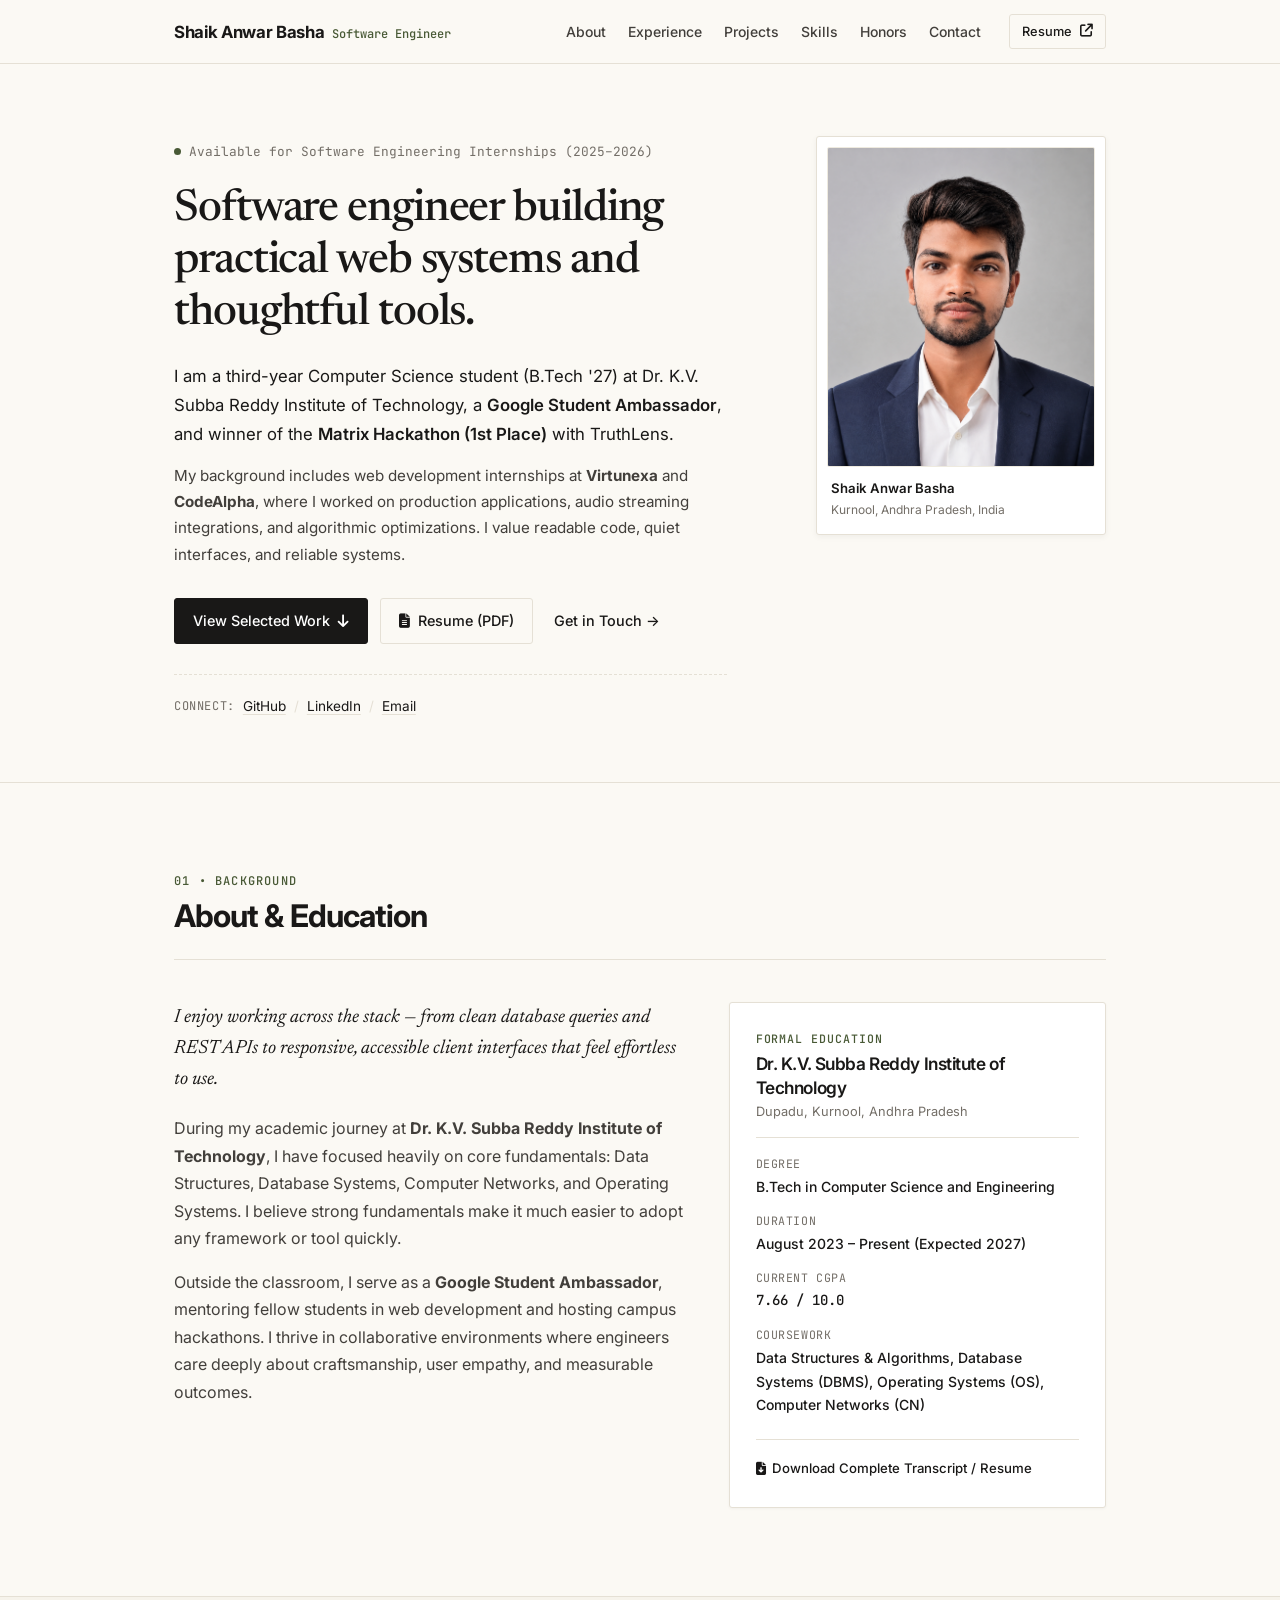
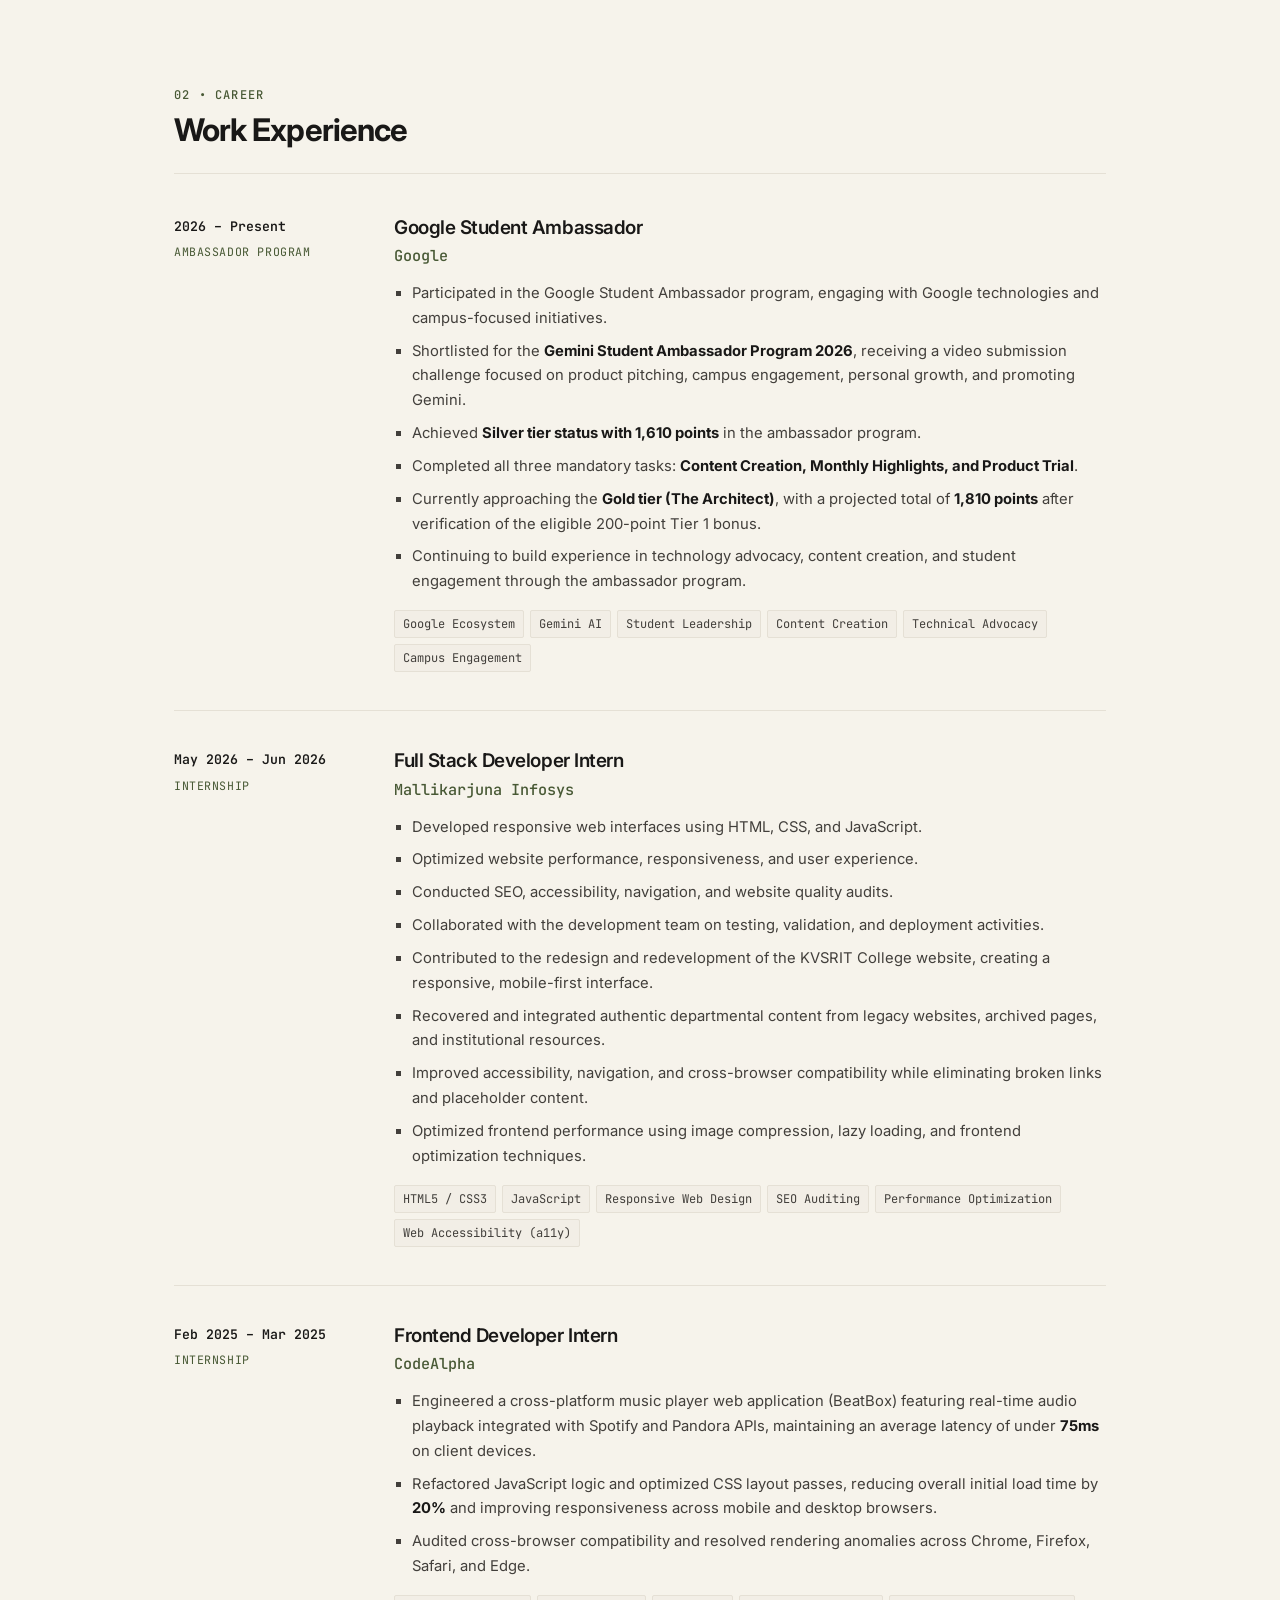
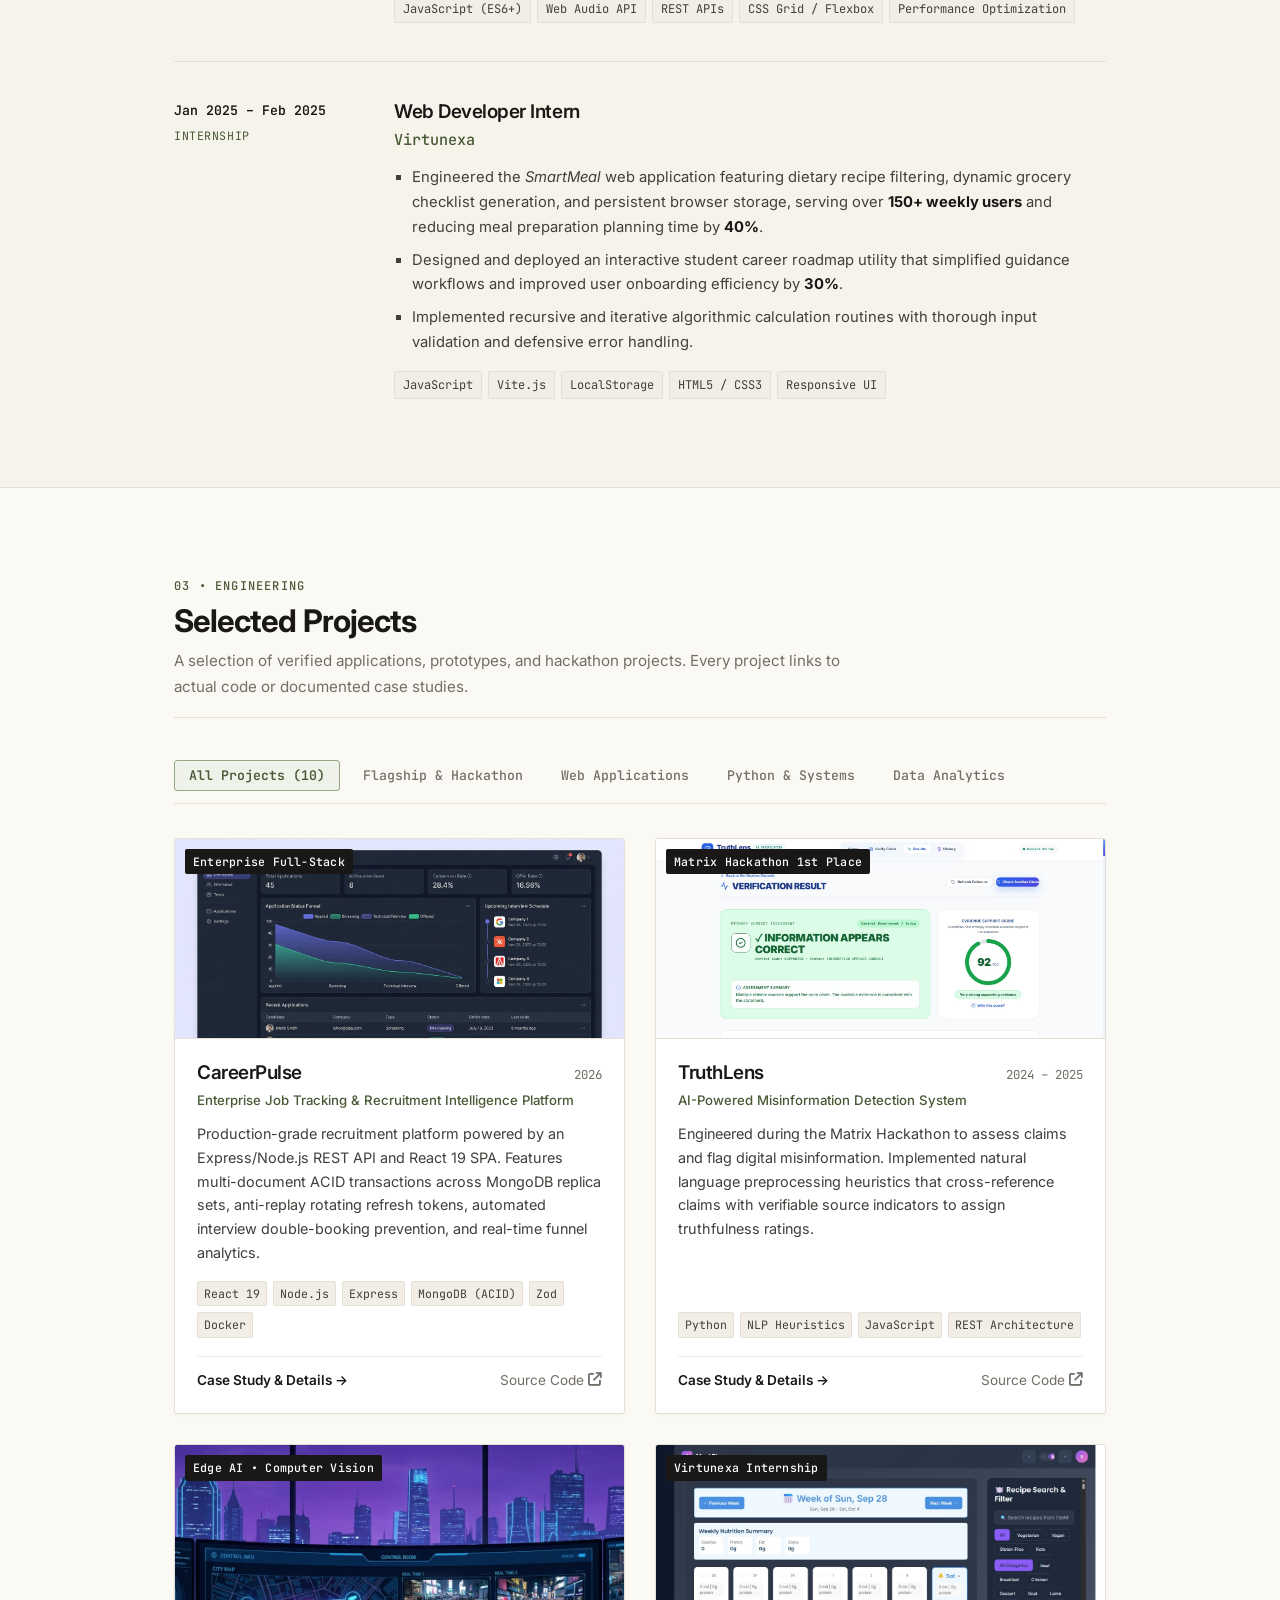
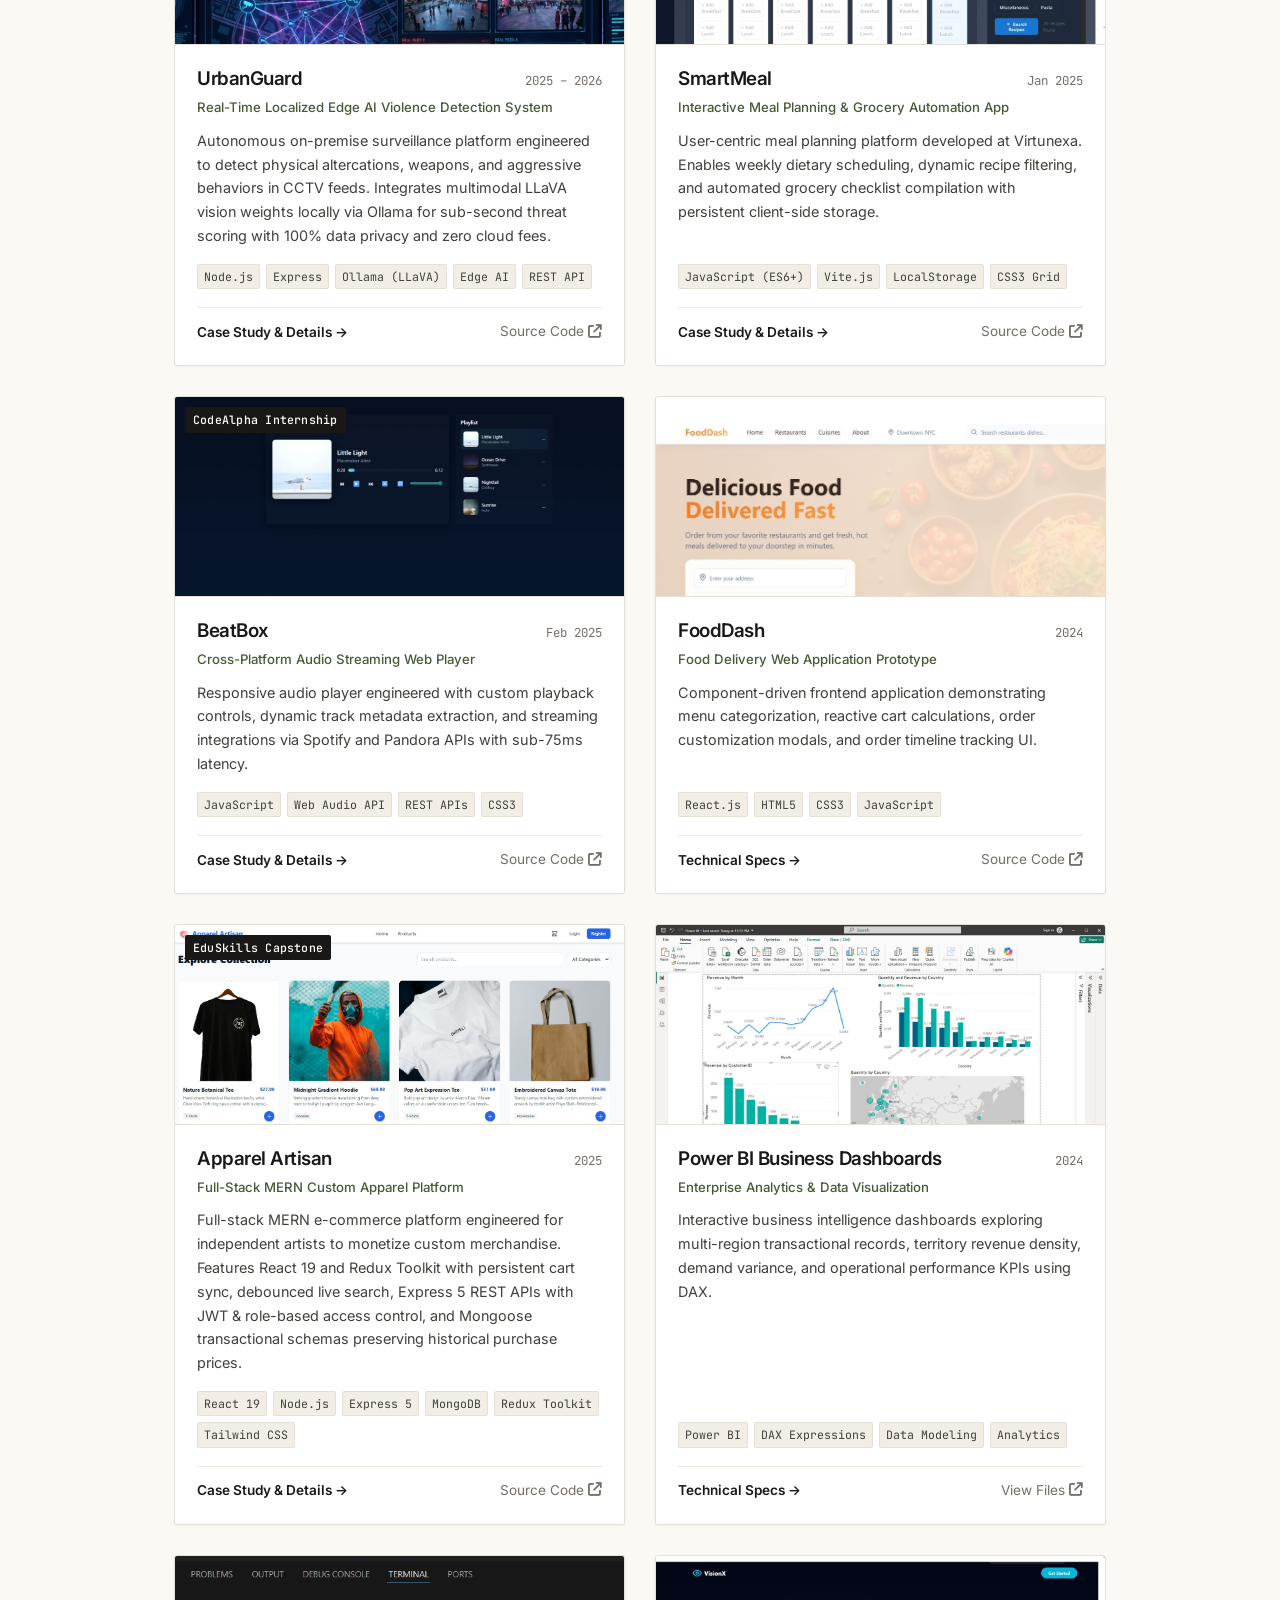
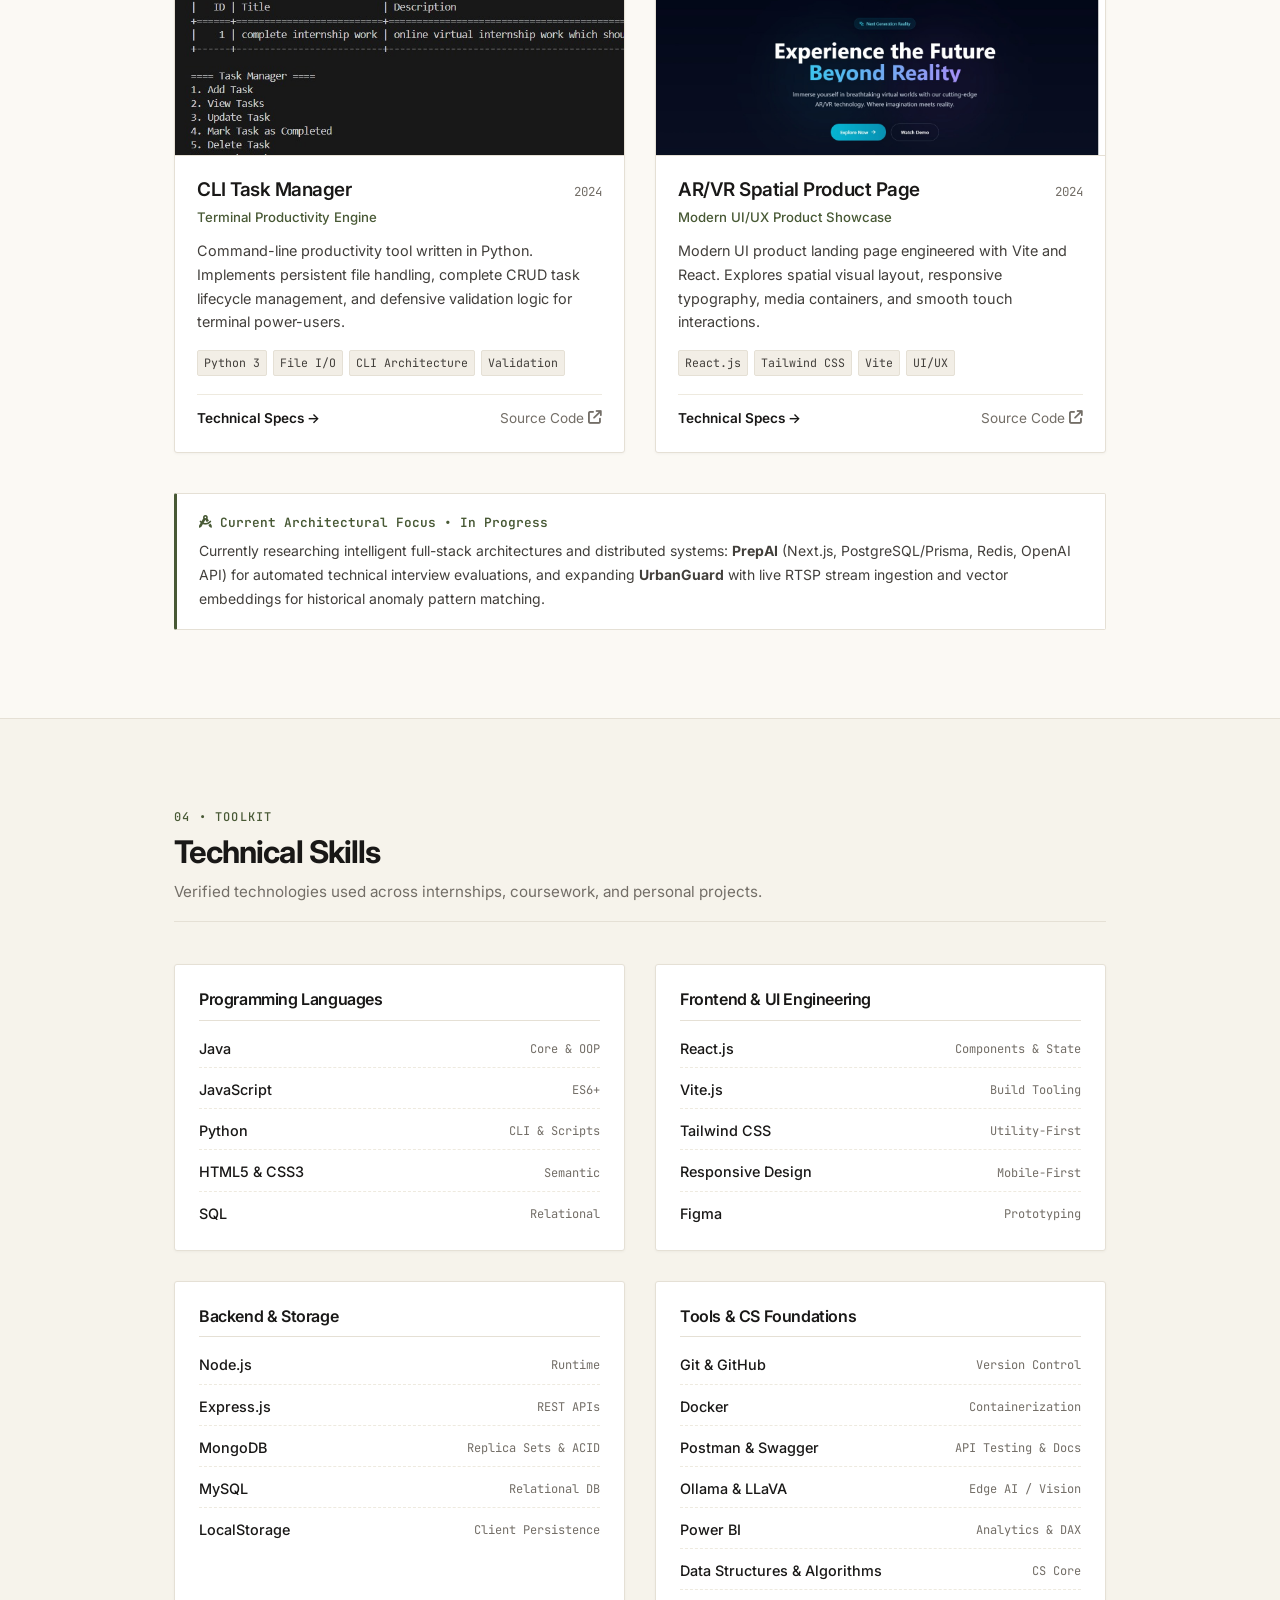
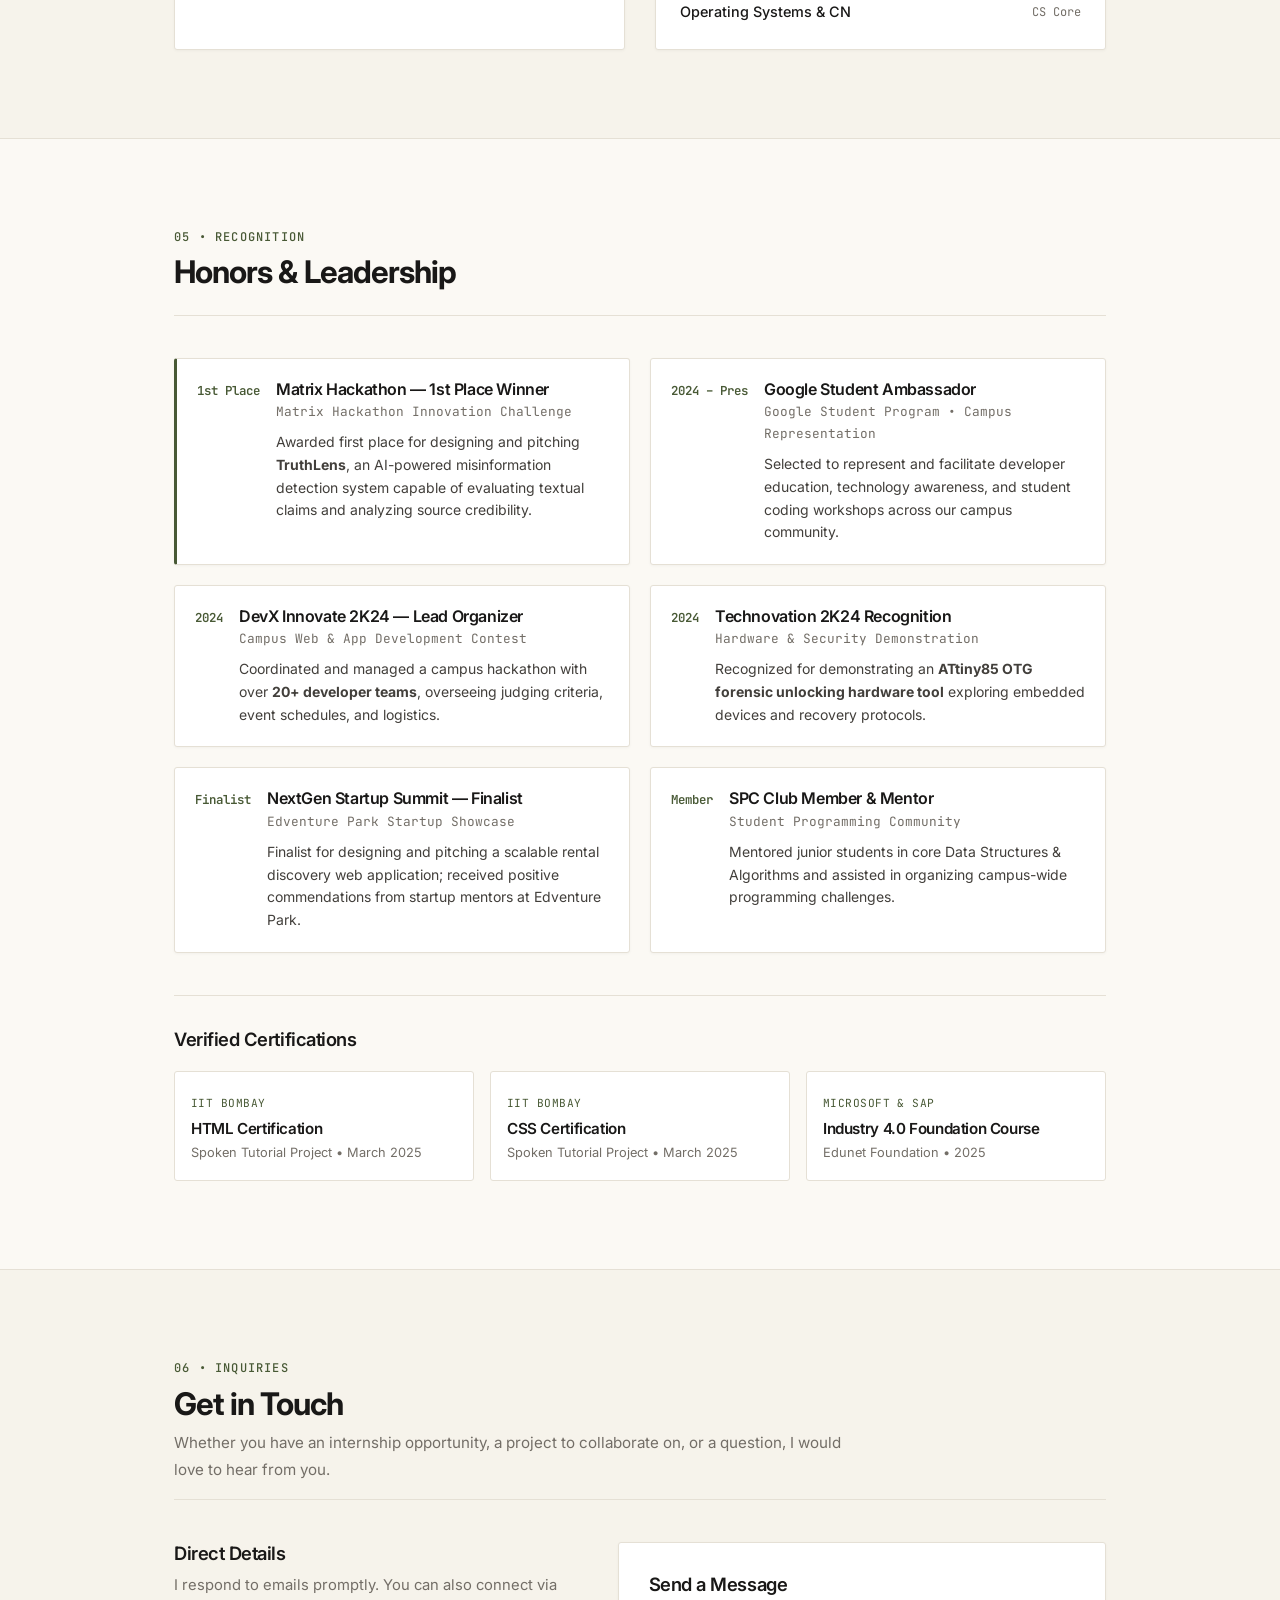
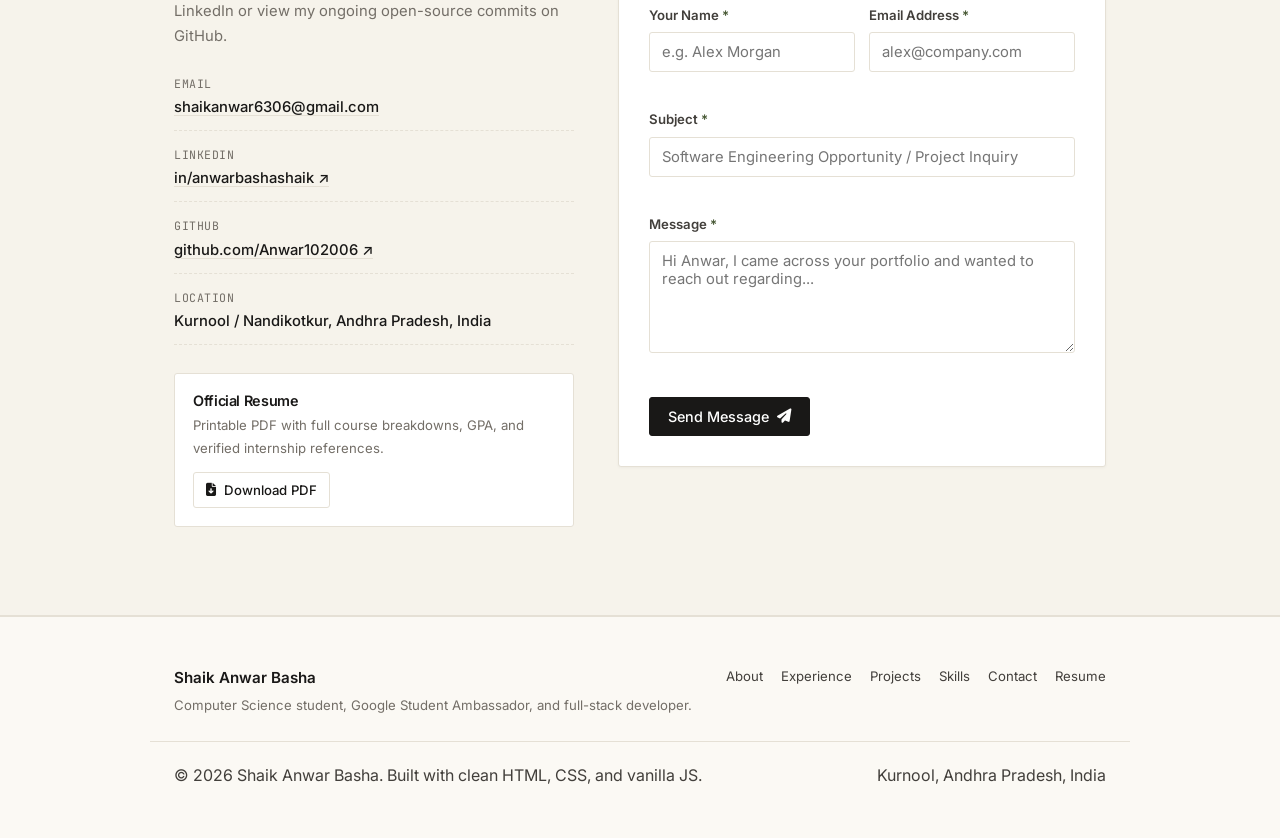
==== commit 15eec0fa: "Update EcomStore to Apparel Artisan MERN e-commerce capstone project" ====
--- a/index.html
+++ b/index.html
@@ -663,34 +663,37 @@
                         </div>
                     </article>
 
-                    <!-- Project 5: EcomStore -->
-                    <article class="project-item" data-category="web" data-id="ecomstore">
+                    <!-- Project 5: Apparel Artisan -->
+                    <article class="project-item" data-category="web" data-id="apparelartisan">
                         <div class="project-figure">
                             <img src="assets/EcomStore.jpg"
-                                alt="EcomStore e-commerce store catalog interface screenshot" loading="lazy" width="580"
+                                alt="Apparel Artisan custom apparel e-commerce interface screenshot" loading="lazy" width="580"
                                 height="340">
+                            <span class="figure-badge">EduSkills Capstone</span>
                         </div>
                         <div class="project-content">
                             <div class="project-header-line">
-                                <h3 class="project-name">EcomStore</h3>
-                                <span class="project-year font-mono">2024</span>
-                            </div>
-                            <p class="project-role-line">Modular E-Commerce Storefront</p>
+                                <h3 class="project-name">Apparel Artisan</h3>
+                                <span class="project-year font-mono">2025</span>
+                            </div>
+                            <p class="project-role-line">Full-Stack MERN Custom Apparel Platform</p>
                             <p class="project-desc">
-                                Responsive multi-page e-commerce storefront with product catalog browsing, category
-                                filtering, cart management, and checkout UI, prepared for Django backend integration.
+                                Full-stack MERN e-commerce platform engineered for independent artists to monetize custom merchandise.
+                                Features React 19 and Redux Toolkit with persistent cart sync, debounced live search, Express 5 REST APIs with JWT &amp; role-based access control, and Mongoose transactional schemas preserving historical purchase prices.
                             </p>
                             <div class="project-stack">
-                                <code>Django Architecture</code>
+                                <code>React 19</code>
+                                <code>Node.js</code>
+                                <code>Express 5</code>
+                                <code>MongoDB</code>
+                                <code>Redux Toolkit</code>
                                 <code>Tailwind CSS</code>
-                                <code>JavaScript</code>
-                                <code>HTML5</code>
                             </div>
                             <div class="project-links-row">
-                                <button type="button" class="text-button open-case-study" data-project="ecomstore">
-                                    Technical Specs &rarr;
+                                <button type="button" class="text-button open-case-study" data-project="apparelartisan">
+                                    Case Study &amp; Details &rarr;
                                 </button>
-                                <a href="https://github.com/Anwar102006/EcomStore" target="_blank"
+                                <a href="https://github.com/Anwar102006/Apparel-Artisan" target="_blank"
                                     rel="noopener noreferrer" class="link-external">
                                     Source Code <i class="fas fa-arrow-up-right-from-square" aria-hidden="true"></i>
                                 </a>
